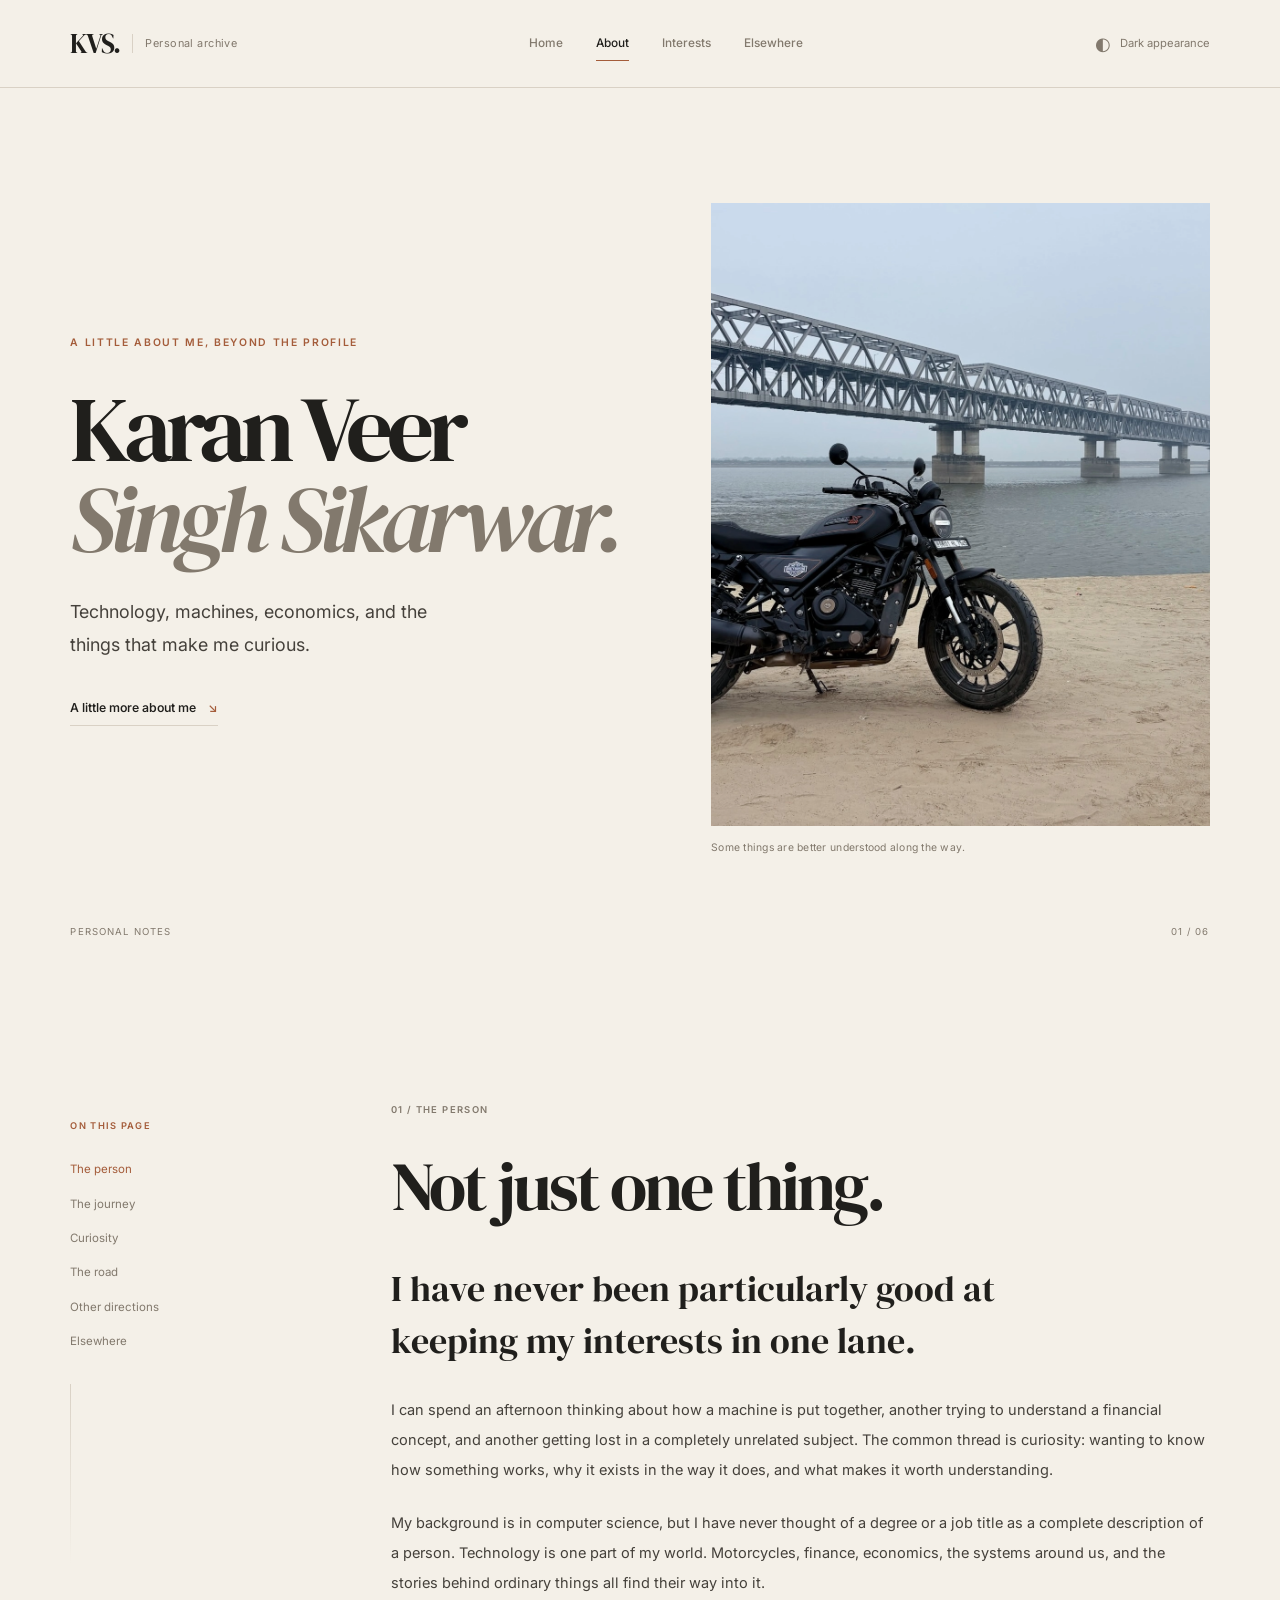
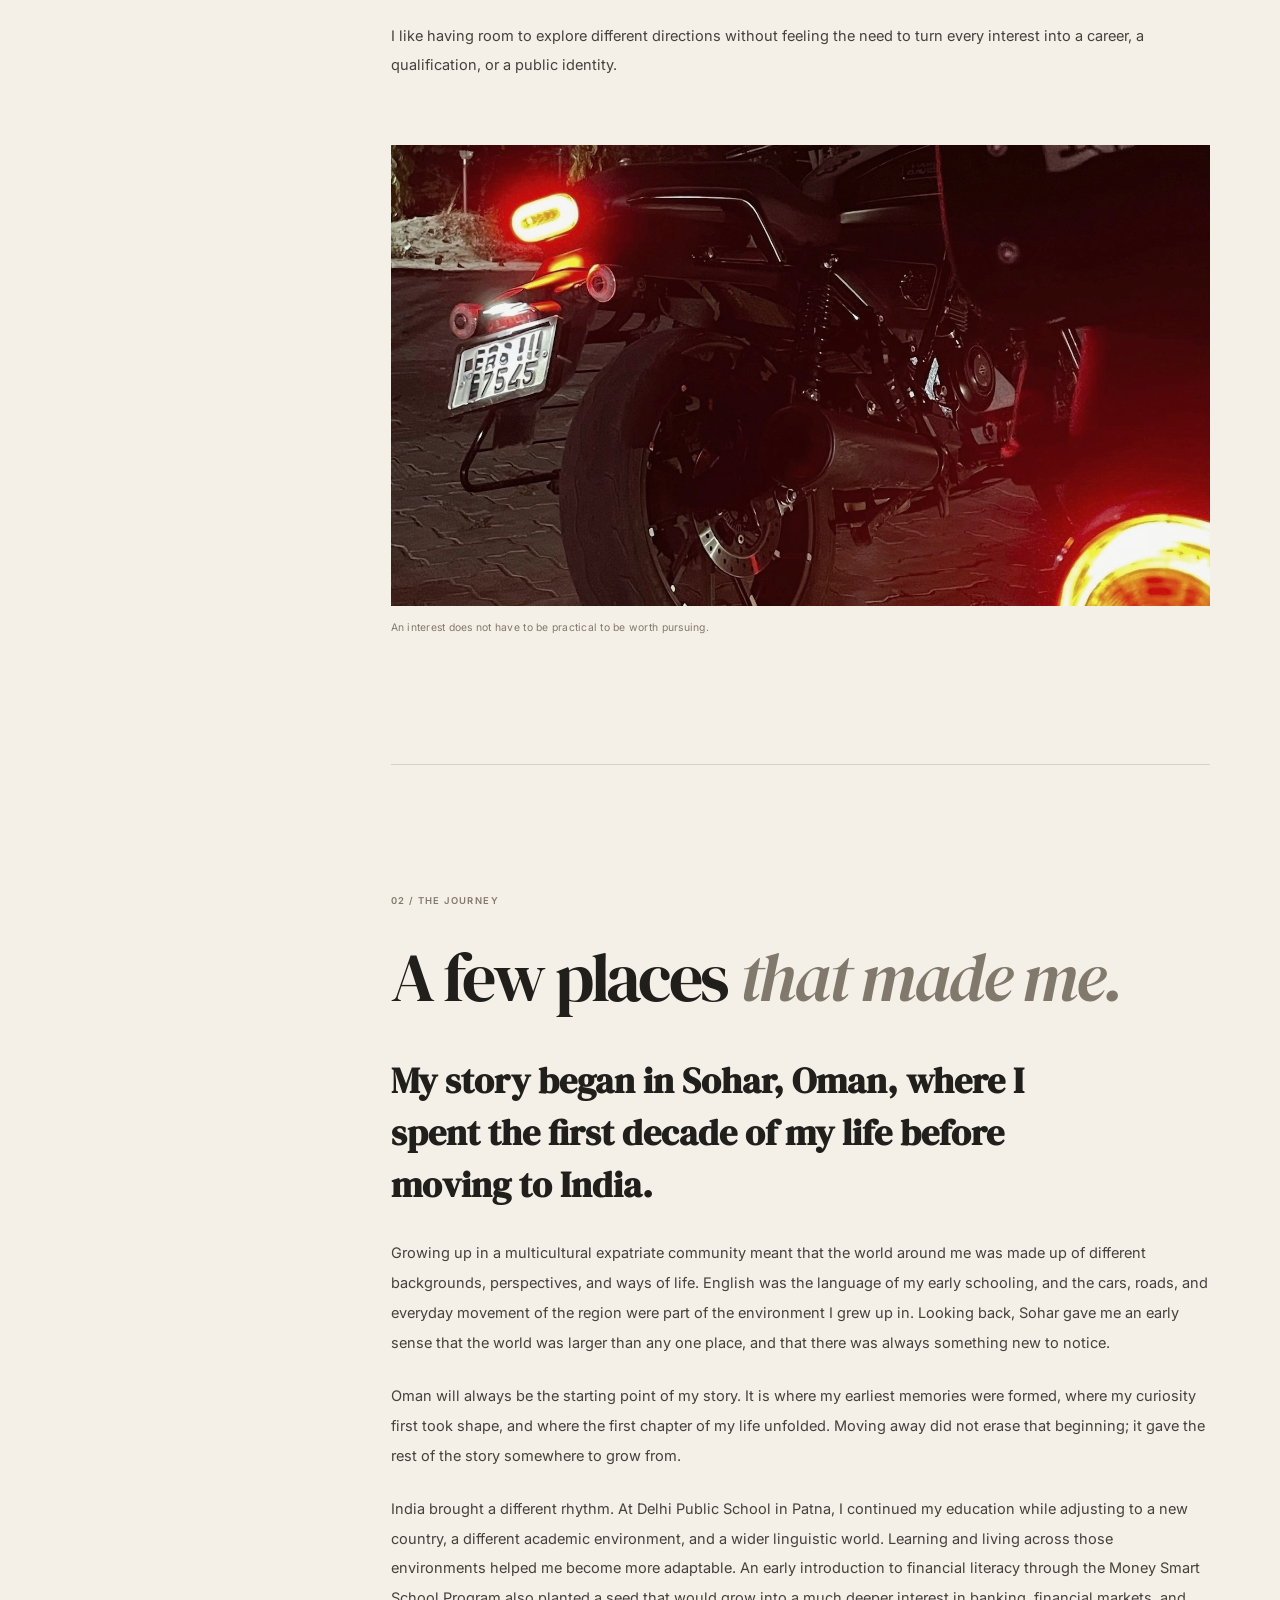
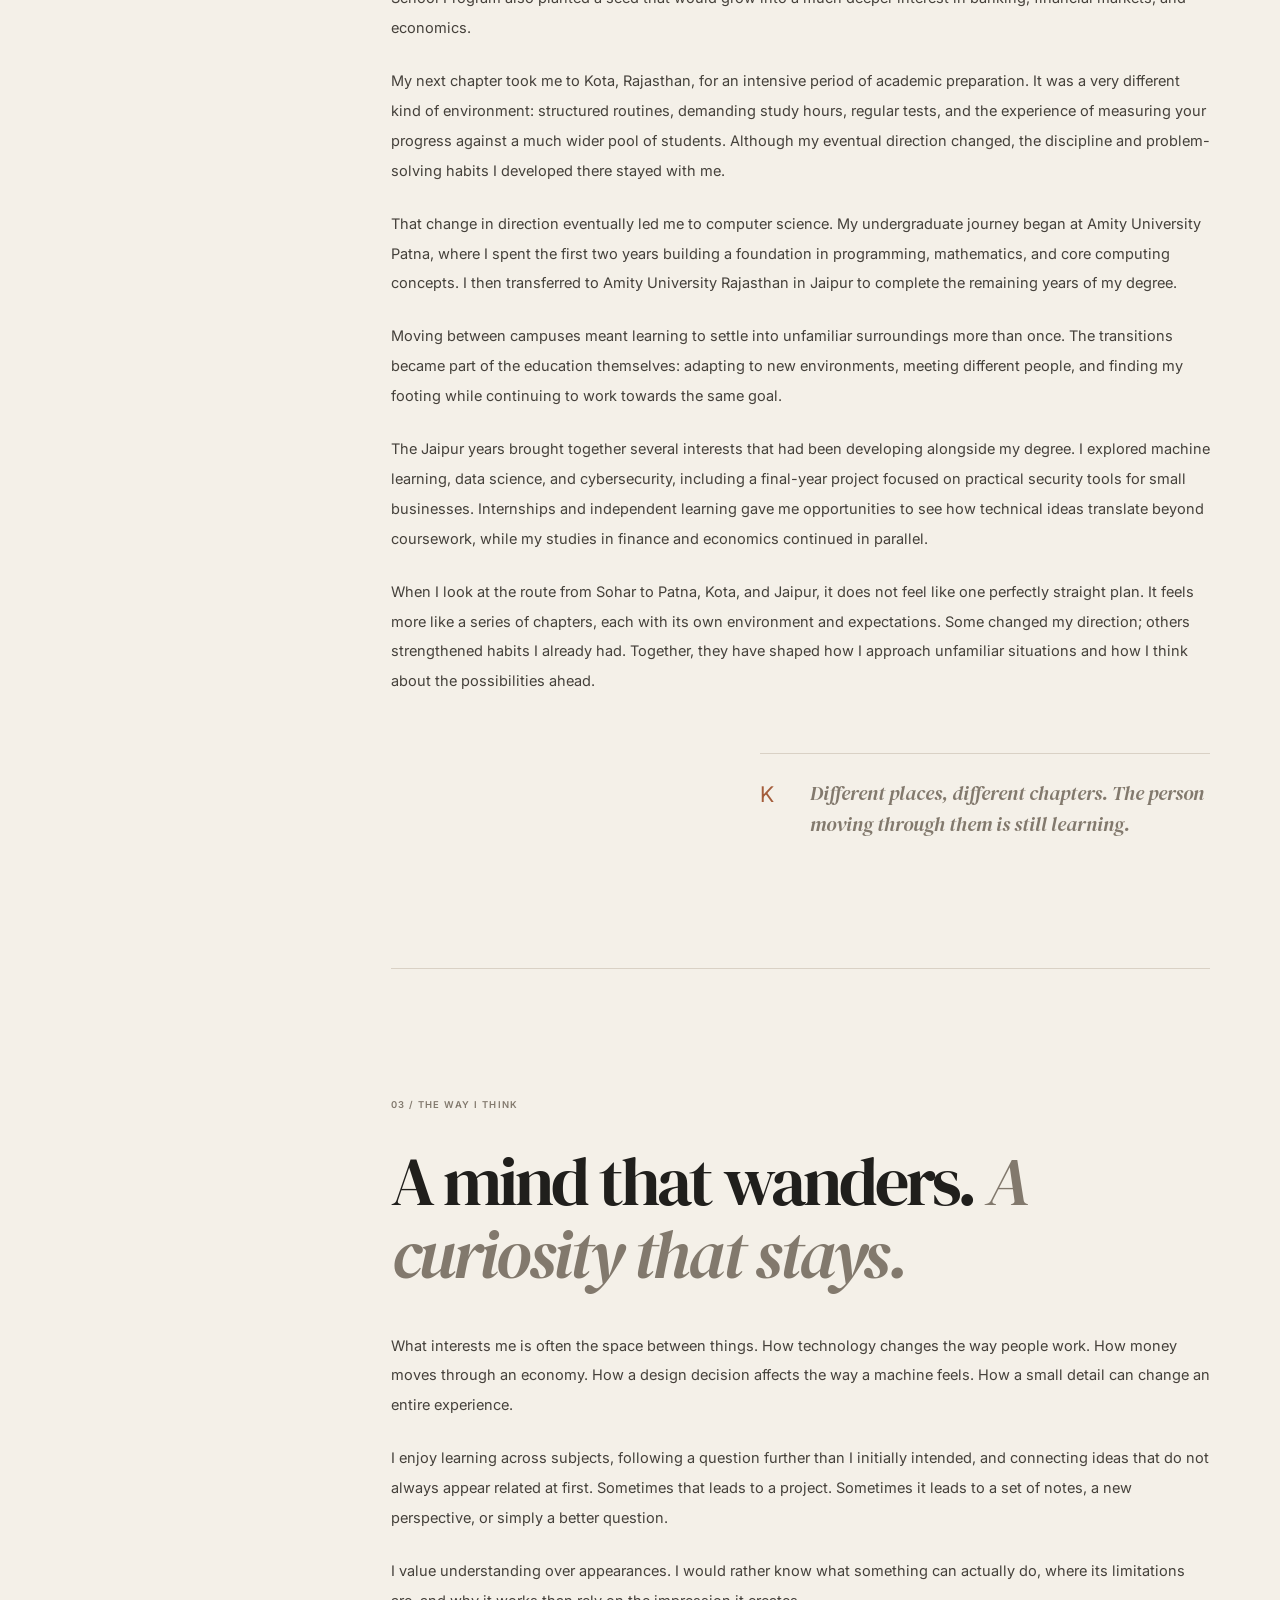
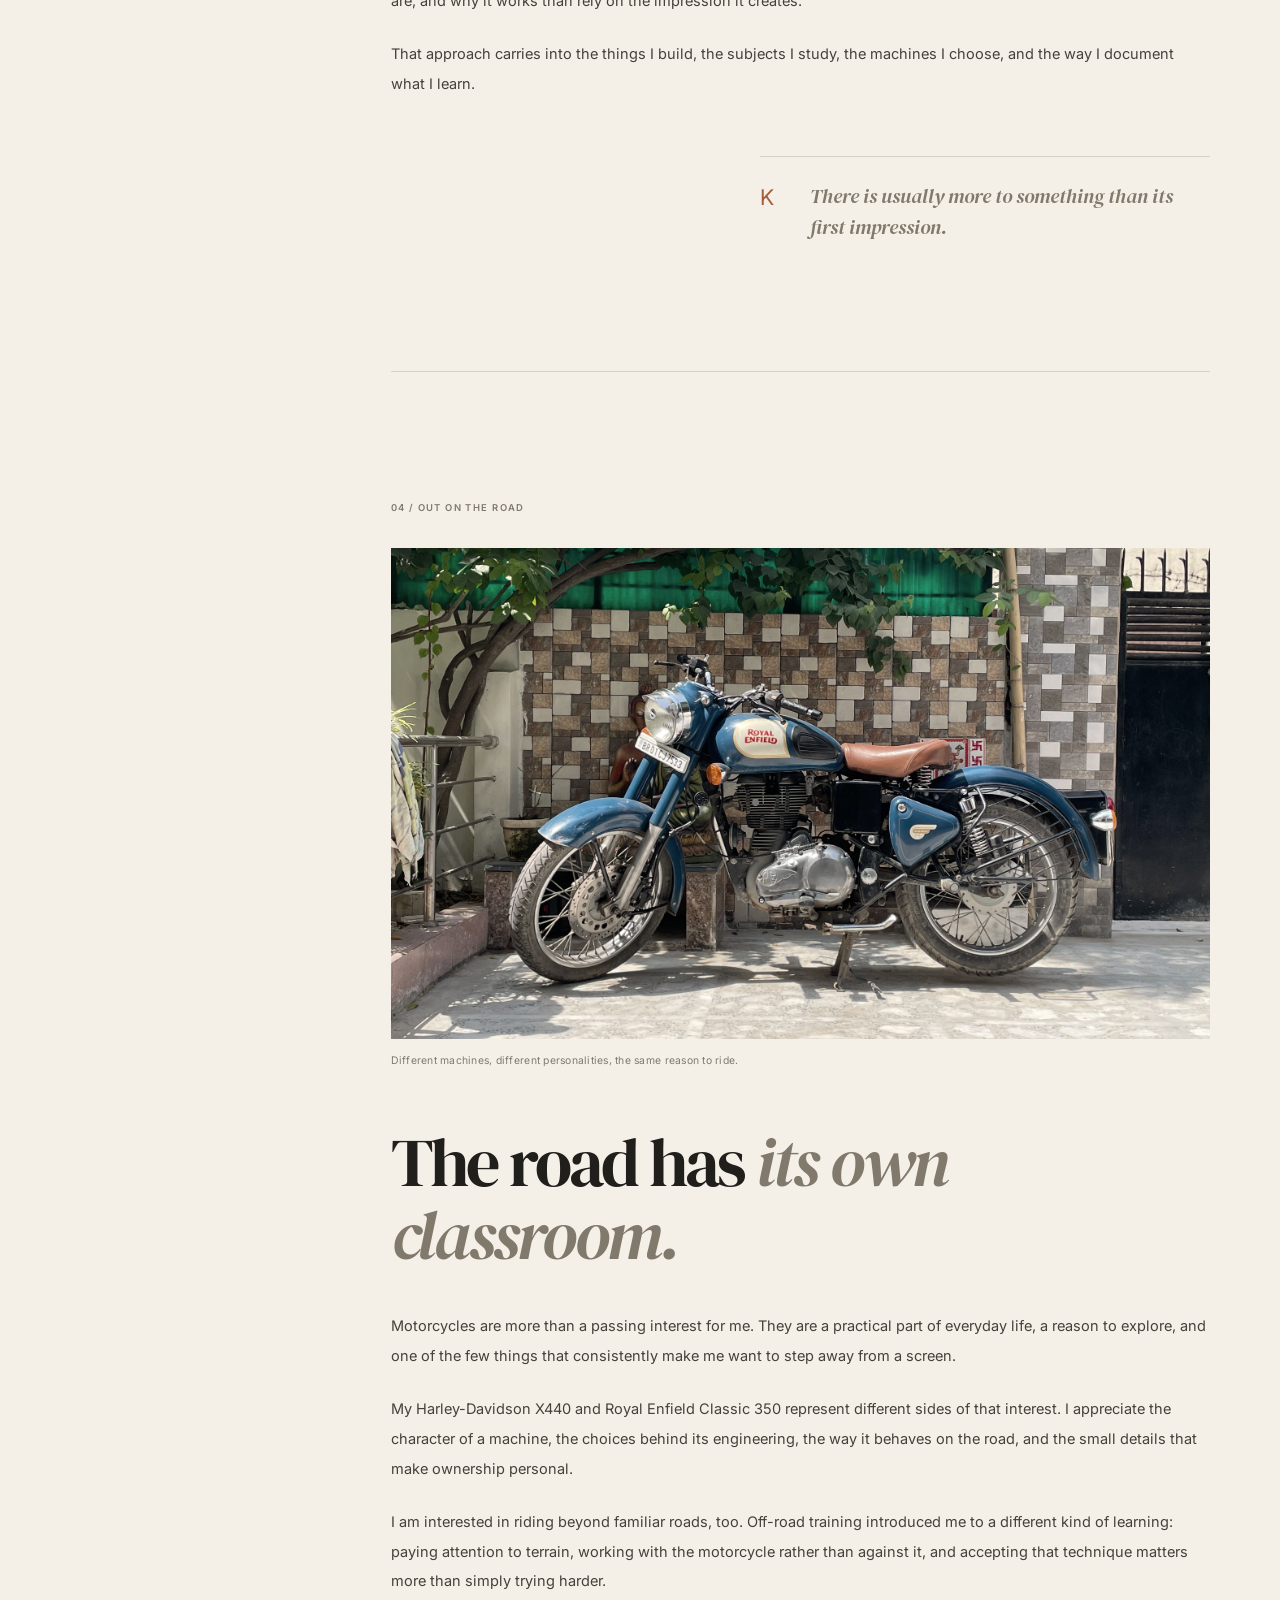
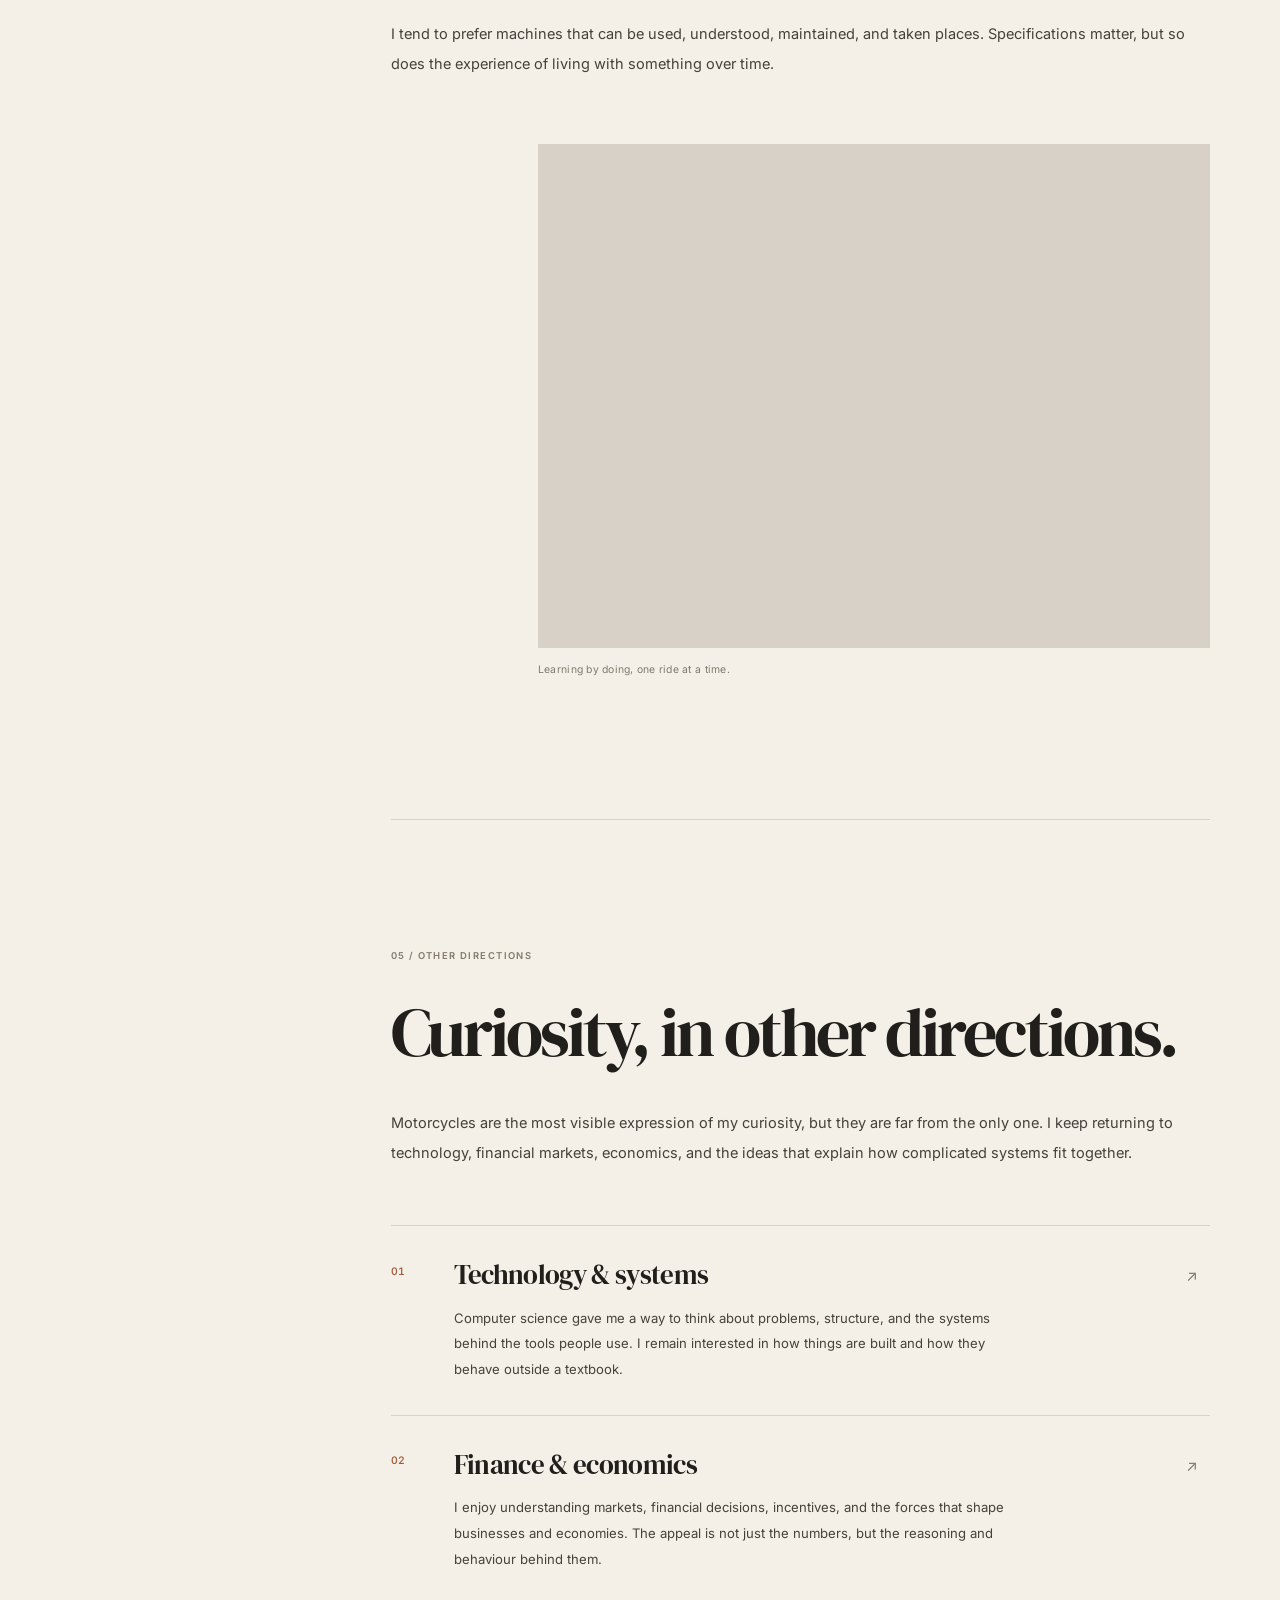
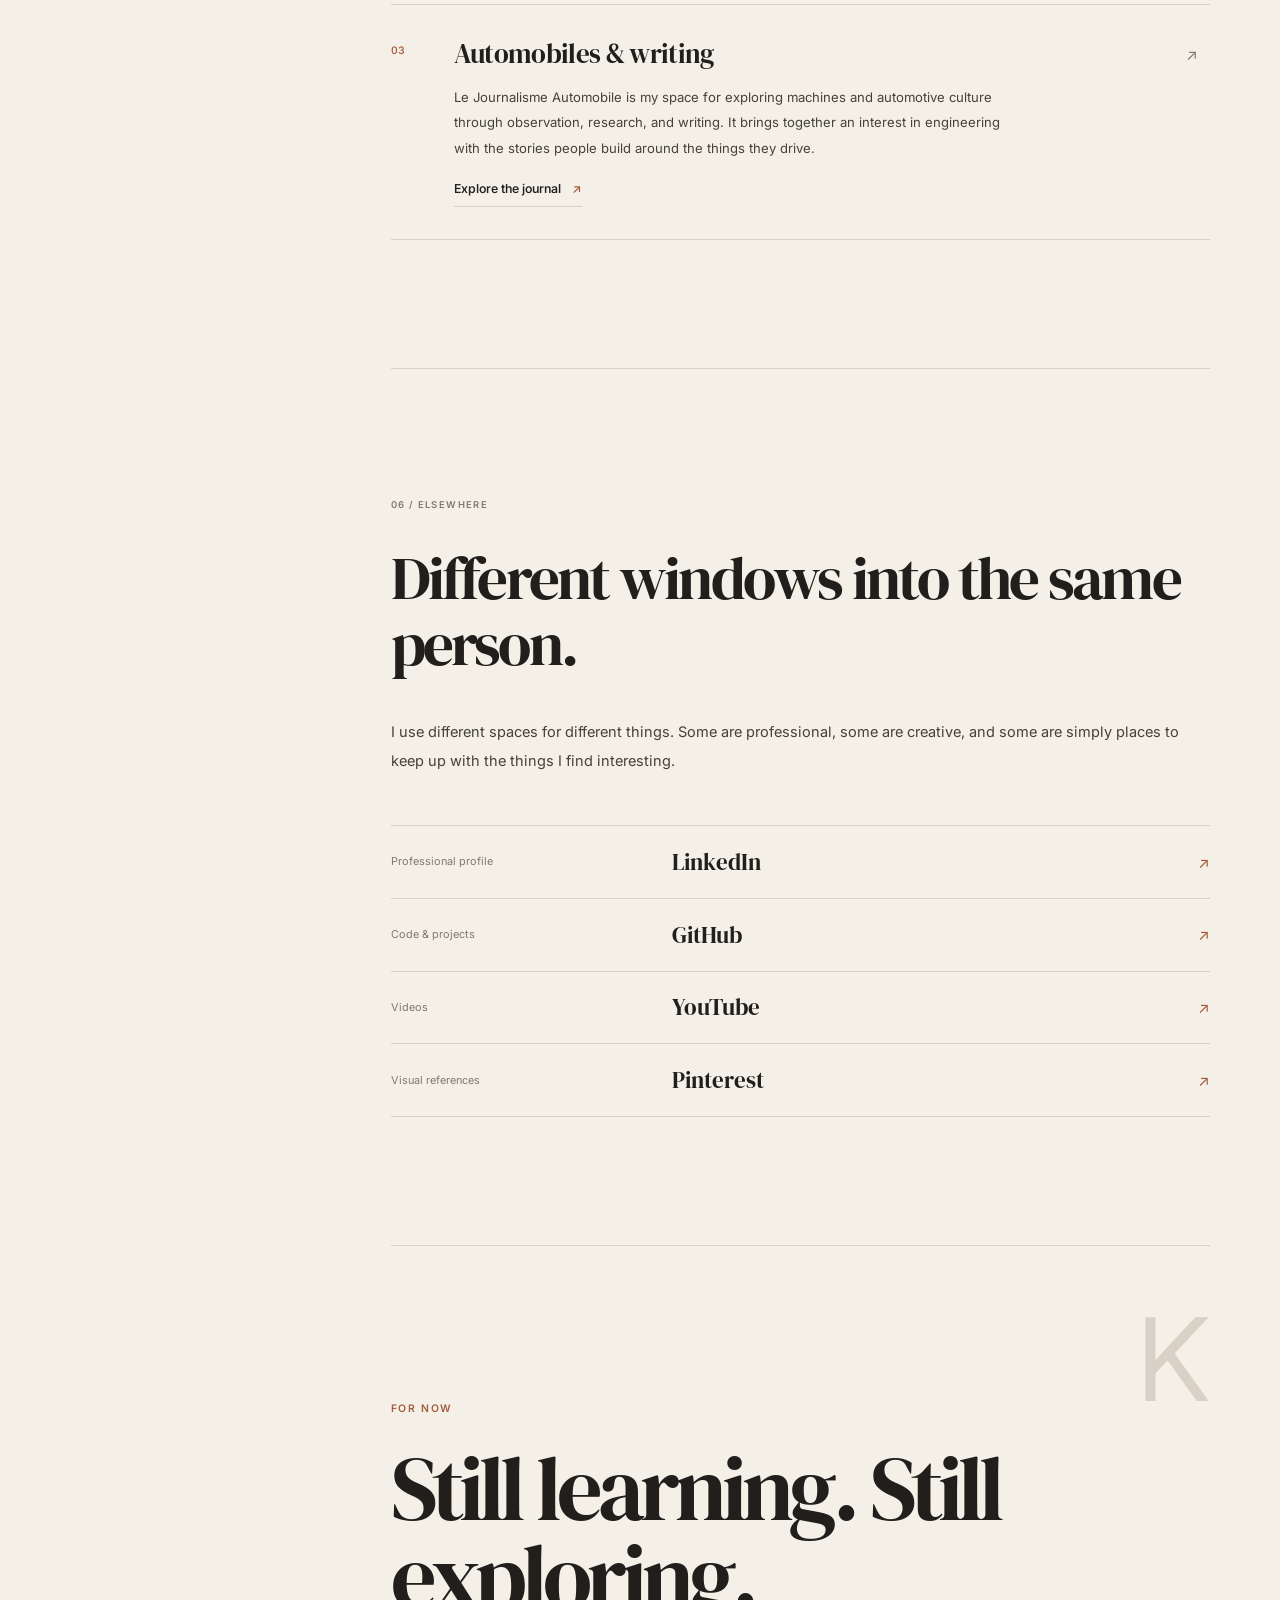
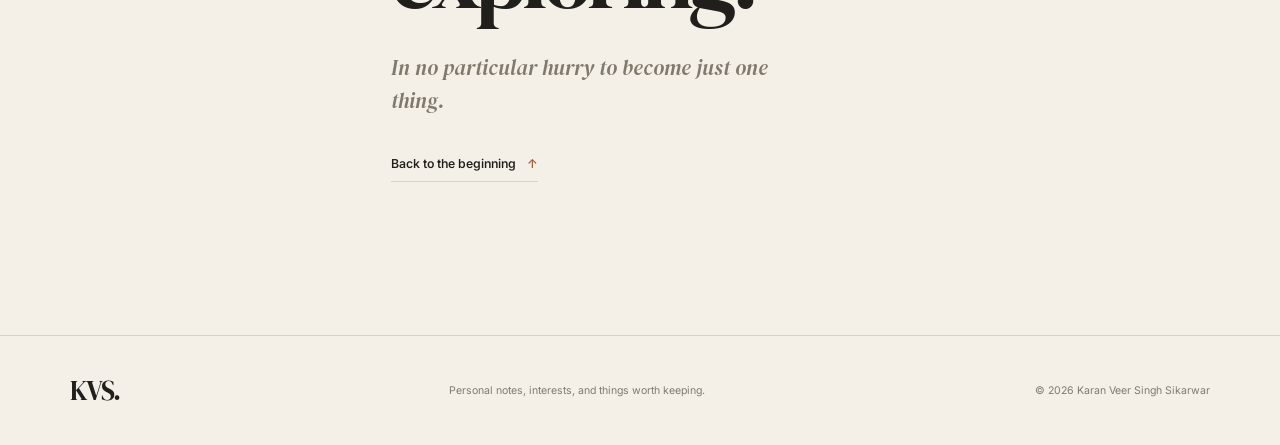
==== about/index.html @ 1881863f "Update print statement from 'Hello' to 'Goodbye'" ====
<!DOCTYPE html>
<html lang="en">
<head>
<meta charset="UTF-8">
<meta name="viewport" content="width=device-width, initial-scale=1.0">
<meta name="theme-color" content="#F4F0E8">
<meta name="color-scheme" content="light dark">
<title>About Karan Veer Singh Sikarwar</title>
<meta name="description" content="A personal introduction to Karan Veer Singh Sikarwar: from growing up in Sohar, Oman, to studying in India, and a continuing interest in technology, motorcycles, finance, and the world around him.">
<meta name="author" content="Karan Veer Singh Sikarwar">
<meta name="robots" content="index, follow, max-image-preview:large">
<link rel="canonical" href="[https://karanveersingh05.github.io/links.to.me/about/](https://karanveersingh05.github.io/links.to.me/about/)">
<link rel="icon" href="assets/favicon.svg" type="image/svg+xml">
<link rel="stylesheet" href="style.css">
<meta property="og:type" content="profile">
<meta property="og:title" content="About Karan Veer Singh Sikarwar">
<meta property="og:description" content="From Sohar to India, and through technology, machines, finance, and the things that keep me curious.">
<meta property="og:url" content="[https://karanveersingh05.github.io/links.to.me/about/](https://karanveersingh05.github.io/links.to.me/about/)">
<meta property="og:image" content="[https://karanveersingh05.github.io/links.to.me/about/assets/og-about.jpg](https://karanveersingh05.github.io/links.to.me/about/assets/og-about.jpg)">
<meta property="og:image:alt" content="A personal introduction to Karan Veer Singh Sikarwar">
<meta property="profile:first_name" content="Karan Veer">
<meta property="profile:last_name" content="Singh Sikarwar">
<meta name="twitter:card" content="summary_large_image">
<meta name="twitter:title" content="About Karan Veer Singh Sikarwar">
<meta name="twitter:description" content="A little about me, beyond the profile.">
<meta name="twitter:image" content="[https://karanveersingh05.github.io/links.to.me/about/assets/og-about.jpg](https://karanveersingh05.github.io/links.to.me/about/assets/og-about.jpg)">
<script type="application/ld+json">
{
"@context": "https://schema.org",
"@type": "Person",
"@id": "https://karanveersingh05.github.io/links.to.me/about/#person",
"name": "Karan Veer Singh Sikarwar",
"givenName": "Karan Veer",
"familyName": "Singh Sikarwar",
"url": "https://karanveersingh05.github.io/links.to.me/about/",
"description": "A computer science graduate whose interests span technology, motorcycles, finance, economics, and the experiences that shape how people see the world. His journey began in Sohar, Oman, and continued through Patna, Kota, and Jaipur.",
"sameAs": [
"https://www.linkedin.com/in/karanveersingh05",
"https://github.com/karanveersingh05",
"https://www.youtube.com/@karan_singh05",
"https://www.instagram.com/karan_singh05/",
"https://pin.it/42oUYlXWe",
"https://karanveersingh.notion.site/Le-Journalisme-Automobile-26ea89d67df1801f86c3dbd684a59faa"
],
"knowsAbout": [
"Technology",
"Computer science",
"Software engineering",
"Machine learning",
"Cybersecurity",
"Motorcycles",
"Motorcycling",
"Automotive journalism",
"Finance",
"Economics"
]
}
</script>
</head>
<body>
<a class="skip-link" href="#main">Skip to content</a>
<header class="site-header" id="top">
<a class="site-mark" href="../" aria-label="Karan Veer Singh Sikarwar home">
<span class="site-mark__name">KVS.</span>
<span class="site-mark__label">Personal archive</span>
</a>
<nav class="site-nav" aria-label="Main navigation">
<a href="../">Home</a>
<a href="#story" aria-current="page">About</a>
<a href="#interests">Interests</a>
<a href="#elsewhere">Elsewhere</a>
</nav>
<button class="theme-toggle" type="button" aria-label="Switch colour theme" aria-pressed="false">
<span class="theme-toggle__icon" aria-hidden="true">◐</span>
<span class="theme-toggle__label">Appearance</span>
</button>
</header>
<main id="main">
<section class="hero" aria-labelledby="hero-title">
<div class="hero__content">
<p class="eyebrow">A little about me, beyond the profile</p>
<h1 id="hero-title">
Karan Veer

<span>Singh Sikarwar.</span>
</h1>
<p class="hero__statement">
Technology, machines, economics, and the things that make me curious.
</p>
<a class="text-link hero__link" href="#story">
A little more about me
<span aria-hidden="true">↘</span>
</a>
</div>
<figure class="hero__visual">
<img
src="assets/hero-motorcycle.webp"
alt="A personal photograph of a motorcycle, reflecting a lasting interest in riding and machines"
fetchpriority="high"
decoding="async"
>
<figcaption>Some things are better understood along the way.</figcaption>
</figure>
<div class="hero__index" aria-hidden="true">
<span>PERSONAL NOTES</span>
<span>01 / 06</span>
</div>
</section>
<div class="reading-progress" aria-hidden="true">
<span class="reading-progress__bar"></span>
</div>
<div class="page-layout">
<aside class="page-rail" aria-label="Page sections">
<p class="page-rail__heading">ON THIS PAGE</p>
<nav>
<a href="#story">The person</a>
<a href="#journey">The journey</a>
<a href="#curiosity">Curiosity</a>
<a href="#the-road">The road</a>
<a href="#interests">Other directions</a>
<a href="#elsewhere">Elsewhere</a>
</nav>
<span class="page-rail__line" aria-hidden="true"></span>
</aside>
<div class="page-content">
<section class="story-section story-section--intro" id="story" aria-labelledby="story-title">
<p class="section-number">01 / THE PERSON</p>
<h2 id="story-title">Not just one thing.</h2>
<div class="prose">
<p class="lead">
I have never been particularly good at keeping my interests in one lane.
</p>
<p>
I can spend an afternoon thinking about how a machine is put together, another trying to understand a financial concept, and another getting lost in a completely unrelated subject. The common thread is curiosity: wanting to know how something works, why it exists in the way it does, and what makes it worth understanding.
</p>
<p>
My background is in computer science, but I have never thought of a degree or a job title as a complete description of a person. Technology is one part of my world. Motorcycles, finance, economics, the systems around us, and the stories behind ordinary things all find their way into it.
</p>
<p>
I like having room to explore different directions without feeling the need to turn every interest into a career, a qualification, or a public identity.
</p>
</div>
<figure class="story-image story-image--wide">
<img
src="assets/x440-detail.webp"
alt="A detail from my Harley-Davidson X440"
loading="lazy"
decoding="async"
>
<figcaption>
An interest does not have to be practical to be worth pursuing.
</figcaption>
</figure>
</section>
<section class="story-section" id="journey" aria-labelledby="journey-title">
<p class="section-number">02 / THE JOURNEY</p>
<h2 id="journey-title">A few places
<span>that made me.</span></h2>
<div class="prose">
<p class="lead">
<strong>My story began in Sohar, Oman, where I spent the first decade of my life before moving to India.</strong>
</p>
<p>
Growing up in a multicultural expatriate community meant that the world around me was made up of different backgrounds, perspectives, and ways of life. English was the language of my early schooling, and the cars, roads, and everyday movement of the region were part of the environment I grew up in. Looking back, Sohar gave me an early sense that the world was larger than any one place, and that there was always something new to notice.
</p>
<p>
Oman will always be the starting point of my story. It is where my earliest memories were formed, where my curiosity first took shape, and where the first chapter of my life unfolded. Moving away did not erase that beginning; it gave the rest of the story somewhere to grow from.
</p>
<p>
India brought a different rhythm. At Delhi Public School in Patna, I continued my education while adjusting to a new country, a different academic environment, and a wider linguistic world. Learning and living across those environments helped me become more adaptable. An early introduction to financial literacy through the Money Smart School Program also planted a seed that would grow into a much deeper interest in banking, financial markets, and economics.
</p>
<p>
My next chapter took me to Kota, Rajasthan, for an intensive period of academic preparation. It was a very different kind of environment: structured routines, demanding study hours, regular tests, and the experience of measuring your progress against a much wider pool of students. Although my eventual direction changed, the discipline and problem-solving habits I developed there stayed with me.
</p>
<p>
That change in direction eventually led me to computer science. My undergraduate journey began at Amity University Patna, where I spent the first two years building a foundation in programming, mathematics, and core computing concepts. I then transferred to Amity University Rajasthan in Jaipur to complete the remaining years of my degree.
</p>
<p>
Moving between campuses meant learning to settle into unfamiliar surroundings more than once. The transitions became part of the education themselves: adapting to new environments, meeting different people, and finding my footing while continuing to work towards the same goal.
</p>
<p>
The Jaipur years brought together several interests that had been developing alongside my degree. I explored machine learning, data science, and cybersecurity, including a final-year project focused on practical security tools for small businesses. Internships and independent learning gave me opportunities to see how technical ideas translate beyond coursework, while my studies in finance and economics continued in parallel.
</p>
<p>
When I look at the route from Sohar to Patna, Kota, and Jaipur, it does not feel like one perfectly straight plan. It feels more like a series of chapters, each with its own environment and expectations. Some changed my direction; others strengthened habits I already had. Together, they have shaped how I approach unfamiliar situations and how I think about the possibilities ahead.
</p>
</div>
<div class="margin-note">
<span class="margin-note__symbol" aria-hidden="true">K</span>
<p>
Different places, different chapters. The person moving through them is still learning.
</p>
</div>
</section>
<section class="story-section" id="curiosity" aria-labelledby="curiosity-title">
<p class="section-number">03 / THE WAY I THINK</p>
<h2 id="curiosity-title">A mind that wanders.
<span>A curiosity that stays.</span></h2>
<div class="prose">
<p>
What interests me is often the space between things. How technology changes the way people work. How money moves through an economy. How a design decision affects the way a machine feels. How a small detail can change an entire experience.
</p>
<p>
I enjoy learning across subjects, following a question further than I initially intended, and connecting ideas that do not always appear related at first. Sometimes that leads to a project. Sometimes it leads to a set of notes, a new perspective, or simply a better question.
</p>
<p>
I value understanding over appearances. I would rather know what something can actually do, where its limitations are, and why it works than rely on the impression it creates.
</p>
<p>
That approach carries into the things I build, the subjects I study, the machines I choose, and the way I document what I learn.
</p>
</div>
<div class="margin-note">
<span class="margin-note__symbol" aria-hidden="true">K</span>
<p>There is usually more to something than its first impression.</p>
</div>
</section>
<section class="story-section story-section--road" id="the-road" aria-labelledby="road-title">
<p class="section-number">04 / OUT ON THE ROAD</p>
<figure class="road-image">
<img
src="assets/classic-350.webp"
alt="My Royal Enfield Classic 350"
loading="lazy"
decoding="async"
>
<figcaption>
Different machines, different personalities, the same reason to ride.
</figcaption>
</figure>
<h2 id="road-title">The road has
<span>its own classroom.</span></h2>
<div class="prose">
<p>
Motorcycles are more than a passing interest for me. They are a practical part of everyday life, a reason to explore, and one of the few things that consistently make me want to step away from a screen.
</p>
<p>
My Harley-Davidson X440 and Royal Enfield Classic 350 represent different sides of that interest. I appreciate the character of a machine, the choices behind its engineering, the way it behaves on the road, and the small details that make ownership personal.
</p>
<p>
I am interested in riding beyond familiar roads, too. Off-road training introduced me to a different kind of learning: paying attention to terrain, working with the motorcycle rather than against it, and accepting that technique matters more than simply trying harder.
</p>
<p>
I tend to prefer machines that can be used, understood, maintained, and taken places. Specifications matter, but so does the experience of living with something over time.
</p>
</div>
<figure class="story-image story-image--training">
<img
src="assets/training-offroad.webp"
alt="A photograph from my Royal Enfield Himalayan off-road training"
loading="lazy"
decoding="async"
>
<figcaption>Learning by doing, one ride at a time.</figcaption>
</figure>
</section>
<section class="story-section" id="interests" aria-labelledby="interests-title">
<p class="section-number">05 / OTHER DIRECTIONS</p>
<h2 id="interests-title">Curiosity, in other directions.</h2>
<div class="prose">
<p>
Motorcycles are the most visible expression of my curiosity, but they are far from the only one. I keep returning to technology, financial markets, economics, and the ideas that explain how complicated systems fit together.
</p>
</div>
<div class="interest-list">
<article class="interest-item">
<span class="interest-item__number">01</span>
<div class="interest-item__content">
<h3>Technology & systems</h3>
<p>
Computer science gave me a way to think about problems, structure, and the systems behind the tools people use. I remain interested in how things are built and how they behave outside a textbook.
</p>
</div>
<span class="interest-item__mark" aria-hidden="true">↗</span>
</article>
<article class="interest-item">
<span class="interest-item__number">02</span>
<div class="interest-item__content">
<h3>Finance & economics</h3>
<p>
I enjoy understanding markets, financial decisions, incentives, and the forces that shape businesses and economies. The appeal is not just the numbers, but the reasoning and behaviour behind them.
</p>
</div>
<span class="interest-item__mark" aria-hidden="true">↗</span>
</article>
<article class="interest-item">
<span class="interest-item__number">03</span>
<div class="interest-item__content">
<h3>Automobiles & writing</h3>
<p>
Le Journalisme Automobile is my space for exploring machines and automotive culture through observation, research, and writing. It brings together an interest in engineering with the stories people build around the things they drive.
</p>
<a
class="text-link"
href="[https://karanveersingh.notion.site/Le-Journalisme-Automobile-26ea89d67df1801f86c3dbd684a59faa](https://karanveersingh.notion.site/Le-Journalisme-Automobile-26ea89d67df1801f86c3dbd684a59faa)"
target="_blank"
rel="noopener noreferrer"
aria-label="Read Le Journalisme Automobile, opens in a new tab"
>
Explore the journal <span aria-hidden="true">↗</span>
</a>
</div>
<span class="interest-item__mark" aria-hidden="true">↗</span>
</article>
</div>
</section>
<section class="elsewhere-section" id="elsewhere" aria-labelledby="elsewhere-title">
<p class="section-number">06 / ELSEWHERE</p>
<h2 id="elsewhere-title">Different windows
into the same person.</h2>
<div class="prose">
<p>
I use different spaces for different things. Some are professional, some are creative, and some are simply places to keep up with the things I find interesting.
</p>
</div>
<div class="elsewhere-links">
<a href="[https://www.linkedin.com/in/karanveersingh05](https://www.linkedin.com/in/karanveersingh05)" target="_blank" rel="noopener noreferrer">
<span class="elsewhere-links__label">Professional profile</span>
<span class="elsewhere-links__name">LinkedIn</span>
<span class="elsewhere-links__arrow" aria-hidden="true">↗</span>
</a>
<a href="[https://github.com/karanveersingh05](https://github.com/karanveersingh05)" target="_blank" rel="noopener noreferrer">
<span class="elsewhere-links__label">Code & projects</span>
<span class="elsewhere-links__name">GitHub</span>
<span class="elsewhere-links__arrow" aria-hidden="true">↗</span>
</a>
<a href="[https://www.youtube.com/@karan_singh05](https://www.youtube.com/@karan_singh05)" target="_blank" rel="noopener noreferrer">
<span class="elsewhere-links__label">Videos</span>
<span class="elsewhere-links__name">YouTube</span>
<span class="elsewhere-links__arrow" aria-hidden="true">↗</span>
</a>
<a href="[https://pin.it/42oUYlXWe](https://pin.it/42oUYlXWe)" target="_blank" rel="noopener noreferrer">
<span class="elsewhere-links__label">Visual references</span>
<span class="elsewhere-links__name">Pinterest</span>
<span class="elsewhere-links__arrow" aria-hidden="true">↗</span>
</a>
</div>
</section>
<section class="closing-section" aria-labelledby="closing-title">
<span class="closing-section__ornament" aria-hidden="true">K</span>
<p class="eyebrow">For now</p>
<h2 id="closing-title">
Still learning.

Still exploring.
</h2>
<p class="closing-section__text">
In no particular hurry to become just one thing.
</p>
<a class="text-link" href="#top">
Back to the beginning <span aria-hidden="true">↑</span>
</a>
</section>
</div>
</div>
</main>
<footer class="site-footer">
<a class="site-footer__mark" href="../" aria-label="Return to the homepage">KVS.</a>
<p>Personal notes, interests, and things worth keeping.</p>
<p class="site-footer__copyright">
© <span id="current-year"></span> Karan Veer Singh Sikarwar
</p>
</footer>
<script src="script.js" defer></script>
</body>
</html>
---- about/style.css ----
@import url('https://fonts.googleapis.com/css2?family=DM+Serif+Display:ital@0;1&family=Inter:wght@400;450;500;550;600;650;700&display=swap');

:root {
    color-scheme: light;
    --paper: #F4F0E8;
    --paper-raised: #FAF8F3;
    --ink: #201F1C;
    --ink-soft: #45413B;
    --muted: #82796D;
    --line: #D9D1C5;
    --accent: #A45C3A;
    --accent-hover: #804329;
    --dark-surface: #292722;
    --dark-ink: #F4F0E8;
    --font-display: 'DM Serif Display', Georgia, serif;
    --font-body: 'Inter', -apple-system, BlinkMacSystemFont, 'Segoe UI', sans-serif;
    --page-gutter: clamp(1.25rem, 5.5vw, 6.5rem);
    --content-width: 860px;
    --header-height: 88px;
    --ease-out: cubic-bezier(0.22, 1, 0.36, 1);
    --transition: 260ms var(--ease-out);
}

* {
    box-sizing: border-box;
}

html {
    scroll-behavior: smooth;
    scroll-padding-top: calc(var(--header-height) + 1.5rem);
}

body {
    margin: 0;
    background: var(--paper);
    color: var(--ink);
    font-family: var(--font-body);
    font-size: 15px;
    font-weight: 400;
    line-height: 1.8;
    -webkit-font-smoothing: antialiased;
    -moz-osx-font-smoothing: grayscale;
    overflow-wrap: break-word;
    transition: background-color var(--transition), color var(--transition);
}

body,
button,
a {
    -webkit-tap-highlight-color: transparent;
}

button,
input,
textarea,
select {
    font: inherit;
}

button,
a {
    color: inherit;
}

a {
    text-decoration: none;
}

a:focus-visible,
button:focus-visible {
    outline: 2px solid var(--accent);
    outline-offset: 5px;
}

button {
    cursor: pointer;
}

img {
    display: block;
    width: 100%;
    height: auto;
}

figure {
    margin: 0;
}

::selection {
    background: var(--accent);
    color: #fff;
}

.skip-link {
    position: fixed;
    top: 1rem;
    left: 1rem;
    z-index: 1000;
    padding: 0.75rem 1rem;
    background: var(--ink);
    color: var(--paper);
    transform: translateY(-180%);
    transition: transform var(--transition);
}

.skip-link:focus {
    transform: translateY(0);
}

.site-header {
    position: relative;
    z-index: 20;
    display: flex;
    align-items: center;
    justify-content: space-between;
    min-height: var(--header-height);
    padding: 0 var(--page-gutter);
    border-bottom: 1px solid var(--line);
    gap: 2rem;
}

.site-mark {
    display: inline-flex;
    align-items: center;
    gap: 0.8rem;
    flex-shrink: 0;
}

.site-mark__name,
.site-footer__mark {
    font-family: var(--font-display);
    font-size: 1.7rem;
    line-height: 1;
    letter-spacing: -0.07em;
}

.site-mark__label {
    padding-left: 0.8rem;
    border-left: 1px solid var(--line);
    color: var(--muted);
    font-size: 0.68rem;
    letter-spacing: 0.04em;
}

.site-nav {
    display: flex;
    align-items: center;
    justify-content: center;
    gap: clamp(1rem, 2.6vw, 2.6rem);
}

.site-nav a {
    position: relative;
    padding: 0.45rem 0;
    color: var(--muted);
    font-size: 0.74rem;
    font-weight: 500;
    transition: color var(--transition);
}

.site-nav a::after {
    position: absolute;
    right: 0;
    bottom: 0;
    left: 0;
    height: 1px;
    background: var(--accent);
    content: '';
    transform: scaleX(0);
    transform-origin: left;
    transition: transform var(--transition);
}

.site-nav a:hover,
.site-nav a[aria-current="page"] {
    color: var(--ink);
}

.site-nav a:hover::after,
.site-nav a[aria-current="page"]::after {
    transform: scaleX(1);
}

.theme-toggle {
    display: inline-flex;
    align-items: center;
    justify-content: center;
    gap: 0.55rem;
    padding: 0.65rem 0;
    border: 0;
    background: transparent;
    color: var(--muted);
    font-size: 0.7rem;
    white-space: nowrap;
    transition: color var(--transition);
}

.theme-toggle:hover {
    color: var(--ink);
}

.theme-toggle__icon {
    display: inline-block;
    font-size: 1.1rem;
    transition: transform 400ms var(--ease-out);
}

.theme-toggle:hover .theme-toggle__icon {
    transform: rotate(30deg);
}

.hero {
    position: relative;
    display: grid;
    grid-template-columns: minmax(0, 1.05fr) minmax(280px, 0.95fr);
    align-items: center;
    min-height: min(780px, calc(100svh - var(--header-height)));
    padding: clamp(4.5rem, 9vw, 9rem) var(--page-gutter) clamp(6rem, 9vw, 8rem);
    gap: clamp(2.5rem, 7vw, 7rem);
    overflow: hidden;
}

.hero__content {
    position: relative;
    z-index: 2;
    max-width: 680px;
    animation: rise-in 850ms var(--ease-out) both;
}

.eyebrow,
.section-number,
.page-rail__heading {
    margin: 0;
    color: var(--accent);
    font-size: 0.65rem;
    font-weight: 600;
    letter-spacing: 0.16em;
    line-height: 1.7;
    text-transform: uppercase;
}

.hero .eyebrow {
    margin-bottom: 2rem;
}

.hero h1 {
    margin: 0;
    font-family: var(--font-display);
    font-size: clamp(3.8rem, 7.3vw, 7.7rem);
    font-weight: 400;
    letter-spacing: -0.065em;
    line-height: 0.96;
}

.hero h1 span {
    color: var(--muted);
    font-style: italic;
    font-weight: 400;
}

.hero__statement {
    max-width: 390px;
    margin: 2rem 0 0;
    color: var(--ink-soft);
    font-size: clamp(0.95rem, 1.4vw, 1.15rem);
    line-height: 1.85;
}

.text-link {
    display: inline-flex;
    align-items: center;
    gap: 0.7rem;
    width: fit-content;
    padding-bottom: 0.35rem;
    border-bottom: 1px solid var(--line);
    color: var(--ink);
    font-size: 0.77rem;
    font-weight: 550;
    line-height: 1.7;
    transition: color var(--transition), border-color var(--transition);
}

.text-link span {
    display: inline-block;
    color: var(--accent);
    transition: transform var(--transition);
}

.text-link:hover {
    border-color: var(--accent);
    color: var(--accent);
}

.text-link:hover span {
    transform: translate(3px, -2px);
}

.hero__link {
    margin-top: 2.3rem;
}

.hero__visual {
    position: relative;
    width: 100%;
    max-width: 540px;
    justify-self: end;
    animation: reveal-image 1.1s 100ms var(--ease-out) both;
}

.hero__visual::before {
    position: absolute;
    z-index: -1;
    top: -1.2rem;
    right: -1.2rem;
    width: 68%;
    height: 60%;
    border-top: 1px solid var(--accent);
    border-right: 1px solid var(--accent);
    content: '';
}

.hero__visual img {
    aspect-ratio: 4 / 5;
    object-fit: cover;
    background: var(--line);
    filter: saturate(0.76);
}

.hero__visual figcaption,
.story-image figcaption,
.road-image figcaption {
    margin-top: 0.8rem;
    color: var(--muted);
    font-size: 0.65rem;
    line-height: 1.7;
    letter-spacing: 0.025em;
}

.hero__index {
    position: absolute;
    right: var(--page-gutter);
    bottom: 2rem;
    left: var(--page-gutter);
    display: flex;
    justify-content: space-between;
    color: var(--muted);
    font-size: 0.6rem;
    letter-spacing: 0.12em;
}

.reading-progress {
    position: sticky;
    top: 0;
    z-index: 30;
    width: 100%;
    height: 2px;
    background: transparent;
    pointer-events: none;
}

.reading-progress__bar {
    display: block;
    width: 0;
    height: 100%;
    background: var(--accent);
    transform-origin: left;
}

.page-layout {
    display: grid;
    grid-template-columns: minmax(140px, 0.42fr) minmax(0, 1.58fr);
    max-width: 1600px;
    margin: 0 auto;
    padding: 0 var(--page-gutter);
    column-gap: clamp(3rem, 8vw, 9rem);
}

.page-rail {
    position: relative;
    align-self: stretch;
    padding-top: 9rem;
}

.page-rail__heading {
    margin-bottom: 1.6rem;
    font-size: 0.58rem;
    letter-spacing: 0.14em;
}

.page-rail nav {
    display: flex;
    flex-direction: column;
    align-items: flex-start;
    gap: 0.85rem;
}

.page-rail nav a {
    color: var(--muted);
    font-size: 0.72rem;
    transition: color var(--transition);
}

.page-rail nav a:hover,
.page-rail nav a.is-active {
    color: var(--accent);
}

.page-rail__line {
    display: block;
    width: 1px;
    height: 180px;
    margin-top: 2rem;
    background: linear-gradient(to bottom, var(--line), transparent);
}

.page-content {
    min-width: 0;
}

.story-section {
    position: relative;
    padding: clamp(5rem, 10vw, 9rem) 0;
    border-bottom: 1px solid var(--line);
}

.story-section--intro {
    padding-top: clamp(6rem, 10vw, 9rem);
}

.section-number {
    margin-bottom: 2rem;
    color: var(--muted);
    font-size: 0.59rem;
    letter-spacing: 0.15em;
}

.story-section h2,
.elsewhere-section h2 {
    margin: 0 0 2.5rem;
    font-family: var(--font-display);
    font-size: clamp(2.7rem, 5.3vw, 5rem);
    font-weight: 400;
    letter-spacing: -0.045em;
    line-height: 1.08;
}

.story-section h2 span {
    color: var(--muted);
    font-style: italic;
}

.prose {
    max-width: var(--content-width);
}

.prose p {
    margin: 0 0 1.45rem;
    color: var(--ink-soft);
    font-size: 0.91rem;
    line-height: 2.05;
}

.prose p:last-child {
    margin-bottom: 0;
}

.prose .lead {
    max-width: 650px;
    margin-bottom: 1.8rem;
    color: var(--ink);
    font-family: var(--font-display);
    font-size: clamp(1.55rem, 2.8vw, 2.25rem);
    line-height: 1.45;
}

.story-image {
    width: 100%;
    margin-top: 4rem;
}

.story-image--wide img {
    aspect-ratio: 16 / 9;
    object-fit: cover;
    background: var(--line);
    filter: saturate(0.76);
}

.margin-note {
    display: grid;
    grid-template-columns: 34px minmax(0, 1fr);
    align-items: start;
    max-width: 450px;
    margin: 3.5rem 0 0 auto;
    padding: 1.5rem 0 0;
    border-top: 1px solid var(--line);
    gap: 1rem;
}

.margin-note__symbol {
    color: var(--accent);
    font-size: 1.35rem;
    line-height: 1.5;
}

.margin-note p {
    margin: 0;
    color: var(--muted);
    font-family: var(--font-display);
    font-size: 1.25rem;
    font-style: italic;
    line-height: 1.55;
}

.story-section--road {
    padding-bottom: clamp(6rem, 11vw, 10rem);
}

.road-image {
    margin: 0 0 3.5rem;
}

.road-image img {
    aspect-ratio: 5 / 3;
    object-fit: cover;
    background: var(--line);
    filter: saturate(0.7);
}

.story-image--training {
    width: 82%;
    margin: 4rem 0 0 auto;
}

.story-image--training img {
    aspect-ratio: 4 / 3;
    object-fit: cover;
    background: var(--line);
    filter: saturate(0.75);
}

.interest-list {
    margin-top: 3.5rem;
    border-top: 1px solid var(--line);
}

.interest-item {
    display: grid;
    grid-template-columns: 44px minmax(0, 1fr) 24px;
    align-items: start;
    padding: 2rem 0;
    border-bottom: 1px solid var(--line);
    gap: 1.2rem;
    transition: padding var(--transition);
}

.interest-item__number {
    padding-top: 0.3rem;
    color: var(--accent);
    font-size: 0.65rem;
    font-weight: 550;
    font-variant-numeric: tabular-nums;
}

.interest-item__content h3 {
    margin: 0 0 0.8rem;
    font-family: var(--font-display);
    font-size: clamp(1.35rem, 2.1vw, 1.8rem);
    font-weight: 400;
    letter-spacing: -0.025em;
    line-height: 1.3;
}

.interest-item__content p {
    max-width: 560px;
    margin: 0;
    color: var(--ink-soft);
    font-size: 0.82rem;
    line-height: 1.95;
}

.interest-item__content .text-link {
    margin-top: 1.1rem;
}

.interest-item__mark {
    padding-top: 0.25rem;
    color: var(--muted);
    font-size: 0.95rem;
    transition: color var(--transition), transform var(--transition);
}

.interest-item:hover .interest-item__mark {
    color: var(--accent);
    transform: translate(3px, -3px);
}

.elsewhere-section {
    padding: clamp(5rem, 10vw, 9rem) 0;
    border-bottom: 1px solid var(--line);
}

.elsewhere-section h2 {
    font-size: clamp(2.6rem, 4.8vw, 4.4rem);
}

.elsewhere-links {
    margin-top: 3rem;
    border-top: 1px solid var(--line);
}

.elsewhere-links a {
    display: grid;
    grid-template-columns: minmax(120px, 0.8fr) minmax(0, 1.5fr) 24px;
    align-items: center;
    padding: 1.3rem 0;
    border-bottom: 1px solid var(--line);
    gap: 1rem;
    transition: padding var(--transition);
}

.elsewhere-links a:hover {
    padding-right: 0.4rem;
    padding-left: 0.4rem;
}

.elsewhere-links__label {
    color: var(--muted);
    font-size: 0.68rem;
}

.elsewhere-links__name {
    font-family: var(--font-display);
    font-size: 1.45rem;
    line-height: 1.3;
}

.elsewhere-links__arrow {
    justify-self: end;
    color: var(--accent);
    transition: transform var(--transition);
}

.elsewhere-links a:hover .elsewhere-links__arrow {
    transform: translate(3px, -3px);
}

.closing-section {
    position: relative;
    padding: clamp(6rem, 12vw, 11rem) 0;
    overflow: hidden;
}

.closing-section__ornament {
    position: absolute;
    top: 3.5rem;
    right: 0;
    color: var(--line);
    font-size: clamp(4rem, 9vw, 8rem);
    line-height: 1;
    user-select: none;
}

.closing-section .eyebrow {
    margin-bottom: 1.7rem;
}

.closing-section h2 {
    position: relative;
    margin: 0;
    font-family: var(--font-display);
    font-size: clamp(3.5rem, 7vw, 6.7rem);
    font-weight: 400;
    letter-spacing: -0.055em;
    line-height: 0.99;
}

.closing-section__text {
    max-width: 380px;
    margin: 1.8rem 0 2rem;
    color: var(--muted);
    font-family: var(--font-display);
    font-size: 1.3rem;
    font-style: italic;
    line-height: 1.6;
}

.site-footer {
    display: grid;
    grid-template-columns: auto 1fr auto;
    align-items: center;
    min-height: 110px;
    padding: 2rem var(--page-gutter);
    border-top: 1px solid var(--line);
    gap: 2rem;
}

.site-footer__mark {
    color: var(--ink);
}

.site-footer p {
    margin: 0;
    color: var(--muted);
    font-size: 0.66rem;
    line-height: 1.7;
}

.site-footer > p:nth-child(2) {
    text-align: center;
}

.site-footer__copyright {
    text-align: right;
    white-space: nowrap;
}

@keyframes rise-in {
    from {
        opacity: 0;
        transform: translateY(22px);
    }

    to {
        opacity: 1;
        transform: translateY(0);
    }
}

@keyframes reveal-image {
    from {
        opacity: 0;
        transform: translateY(18px);
        clip-path: inset(5% 0 0 0);
    }

    to {
        opacity: 1;
        transform: translateY(0);
        clip-path: inset(0);
    }
}

@media (min-width: 1500px) {
    .hero {
        padding-right: max(var(--page-gutter), calc((100vw - 1450px) / 2));
        padding-left: max(var(--page-gutter), calc((100vw - 1450px) / 2));
    }
}

@media (max-width: 1050px) {
    :root {
        --header-height: 78px;
    }

    .site-header {
        gap: 1.2rem;
    }

    .site-mark__label {
        display: none;
    }

    .site-nav {
        gap: 1.3rem;
    }

    .hero {
        grid-template-columns: minmax(0, 1.05fr) minmax(240px, 0.85fr);
        gap: 3rem;
    }

    .hero h1 {
        font-size: clamp(3.6rem, 7.1vw, 6rem);
    }

    .page-layout {
        grid-template-columns: 125px minmax(0, 1fr);
        column-gap: 3rem;
    }

    .page-rail {
        padding-top: 7rem;
    }
}

@media (max-width: 760px) {
    :root {
        --page-gutter: 1.35rem;
        --header-height: auto;
    }

    html {
        scroll-padding-top: 1.5rem;
    }

    .site-header {
        display: grid;
        grid-template-columns: 1fr auto;
        min-height: 0;
        padding-top: 1.25rem;
        padding-bottom: 0.75rem;
        gap: 1rem;
    }

    .site-mark__name {
        font-size: 1.55rem;
    }

    .theme-toggle {
        justify-self: end;
        font-size: 0.68rem;
    }

    .site-nav {
        grid-column: 1 / -1;
        grid-row: 2;
        justify-content: space-between;
        gap: 0.8rem;
        padding-top: 0.4rem;
    }

    .site-nav a {
        font-size: 0.7rem;
    }

    .hero {
        grid-template-columns: 1fr;
        min-height: 0;
        padding-top: 5rem;
        padding-bottom: 5rem;
        gap: 3rem;
    }

    .hero .eyebrow {
        margin-bottom: 1.5rem;
    }

    .hero h1 {
        font-size: clamp(3.5rem, 13vw, 6rem);
    }

    .hero__statement {
        max-width: 330px;
        margin-top: 1.5rem;
    }

    .hero__link {
        margin-top: 1.8rem;
    }

    .hero__visual {
        width: 84%;
        max-width: 430px;
        justify-self: end;
    }

    .hero__visual img {
        aspect-ratio: 4 / 4.5;
    }

    .hero__visual::before {
        top: -0.8rem;
        right: -0.8rem;
    }

    .hero__index {
        bottom: 1.5rem;
        font-size: 0.53rem;
    }

    .page-layout {
        display: block;
        padding: 0 var(--page-gutter);
    }

    .page-rail {
        display: none;
    }

    .story-section,
    .elsewhere-section {
        padding-top: 5rem;
        padding-bottom: 5rem;
    }

    .story-section--intro {
        padding-top: 5.5rem;
    }

    .section-number {
        margin-bottom: 1.5rem;
    }

    .story-section h2,
    .elsewhere-section h2 {
        margin-bottom: 1.8rem;
        font-size: clamp(2.8rem, 10vw, 4.3rem);
    }

    .prose p {
        font-size: 0.88rem;
        line-height: 1.95;
    }

    .prose .lead {
        font-size: 1.65rem;
    }

    .story-image {
        margin-top: 2.8rem;
    }

    .story-image--wide img {
        aspect-ratio: 5 / 4;
    }

    .margin-note {
        margin-top: 2.5rem;
    }

    .road-image {
        margin-bottom: 2.8rem;
    }

    .road-image img {
        aspect-ratio: 4 / 3;
    }

    .story-image--training {
        width: 90%;
    }

    .interest-list {
        margin-top: 2.5rem;
    }

    .interest-item {
        grid-template-columns: 27px minmax(0, 1fr) 16px;
        padding: 1.6rem 0;
        gap: 0.8rem;
    }

    .interest-item__content h3 {
        font-size: 1.5rem;
    }

    .interest-item__content p {
        font-size: 0.8rem;
    }

    .elsewhere-links a {
        grid-template-columns: minmax(90px, 0.8fr) minmax(0, 1.3fr) 18px;
        gap: 0.65rem;
    }

    .elsewhere-links__label {
        font-size: 0.62rem;
    }

    .elsewhere-links__name {
        font-size: 1.25rem;
    }

    .closing-section {
        padding-top: 6rem;
        padding-bottom: 6rem;
    }

    .closing-section__ornament {
        top: 2rem;
        font-size: 5rem;
    }

    .closing-section h2 {
        font-size: clamp(3.5rem, 12vw, 5.5rem);
    }

    .closing-section__text {
        font-size: 1.15rem;
    }

    .site-footer {
        grid-template-columns: auto 1fr;
        padding-top: 1.8rem;
        padding-bottom: 1.8rem;
        gap: 0.8rem 1.2rem;
    }

    .site-footer > p:nth-child(2) {
        text-align: right;
    }

    .site-footer__copyright {
        grid-column: 1 / -1;
        text-align: left;
    }
}

@media (max-width: 390px) {
    :root {
        --page-gutter: 1rem;
    }

    .site-nav {
        gap: 0.55rem;
    }

    .site-nav a {
        font-size: 0.65rem;
    }

    .theme-toggle__label {
        display: none;
    }

    .hero h1 {
        font-size: 3.35rem;
    }

    .hero__visual {
        width: 91%;
    }

    .story-section h2,
    .elsewhere-section h2 {
        font-size: 2.65rem;
    }

    .interest-item {
        grid-template-columns: 22px minmax(0, 1fr) 12px;
        gap: 0.55rem;
    }

    .elsewhere-links {
        margin-top: 2rem;
    }

    .elsewhere-links a {
        grid-template-columns: minmax(0, 0.9fr) minmax(0, 1.2fr) 14px;
    }

    .elsewhere-links__name {
        font-size: 1.1rem;
    }
}

@media (prefers-reduced-motion: reduce) {
    *,
    *::before,
    *::after {
        scroll-behavior: auto !important;
        animation-duration: 0.01ms !important;
        animation-iteration-count: 1 !important;
        transition-duration: 0.01ms !important;
    }
}

body.dark-theme {
    color-scheme: dark;
    --paper: #201F1C;
    --paper-raised: #292722;
    --ink: #F4F0E8;
    --ink-soft: #D0C8BC;
    --muted: #A49A8D;
    --line: #454039;
    --accent: #D18A65;
    --accent-hover: #E4A17D;
    --dark-surface: #F4F0E8;
    --dark-ink: #201F1C;
}

body.dark-theme .hero__visual img,
body.dark-theme .story-image img,
body.dark-theme .road-image img {
    filter: saturate(0.65) brightness(0.88);
}

body.dark-theme .site-mark__name,
body.dark-theme .site-footer__mark {
    color: var(--ink);
}

body.dark-theme .site-nav a:hover,
body.dark-theme .site-nav a[aria-current="page"] {
    color: var(--ink);
}

body.dark-theme .text-link:hover {
    color: var(--accent);
}

@media print {
    :root {
        --paper: #fff;
        --ink: #000;
        --ink-soft: #333;
        --muted: #555;
        --line: #ccc;
        --accent: #6f3c27;
    }

    .site-header,
    .page-rail,
    .reading-progress,
    .theme-toggle,
    .hero__link,
    .site-footer,
    .closing-section .text-link {
        display: none !important;
    }

    body {
        background: #fff;
        color: #000;
        font-size: 11pt;
    }

    .hero {
        min-height: auto;
        padding: 2rem 0;
    }

    .page-layout {
        display: block;
        padding: 0;
    }

    .story-section,
    .elsewhere-section,
    .closing-section {
        padding: 2rem 0;
        break-inside: avoid;
    }

    .hero__content,
    .hero__visual {
        animation: none;
    }

    a {
        text-decoration: none;
    }
}

.reveal-pending {
    opacity: 0;
    transform: translateY(18px);
    transition:
        opacity 650ms cubic-bezier(0.22, 1, 0.36, 1),
        transform 650ms cubic-bezier(0.22, 1, 0.36, 1);
}

.reveal-pending.is-visible {
    opacity: 1;
    transform: translateY(0);
}

@media (prefers-reduced-motion: reduce) {
    .reveal-pending,
    .reveal-pending.is-visible {
        opacity: 1;
        transform: none;
        transition: none;
    }
}
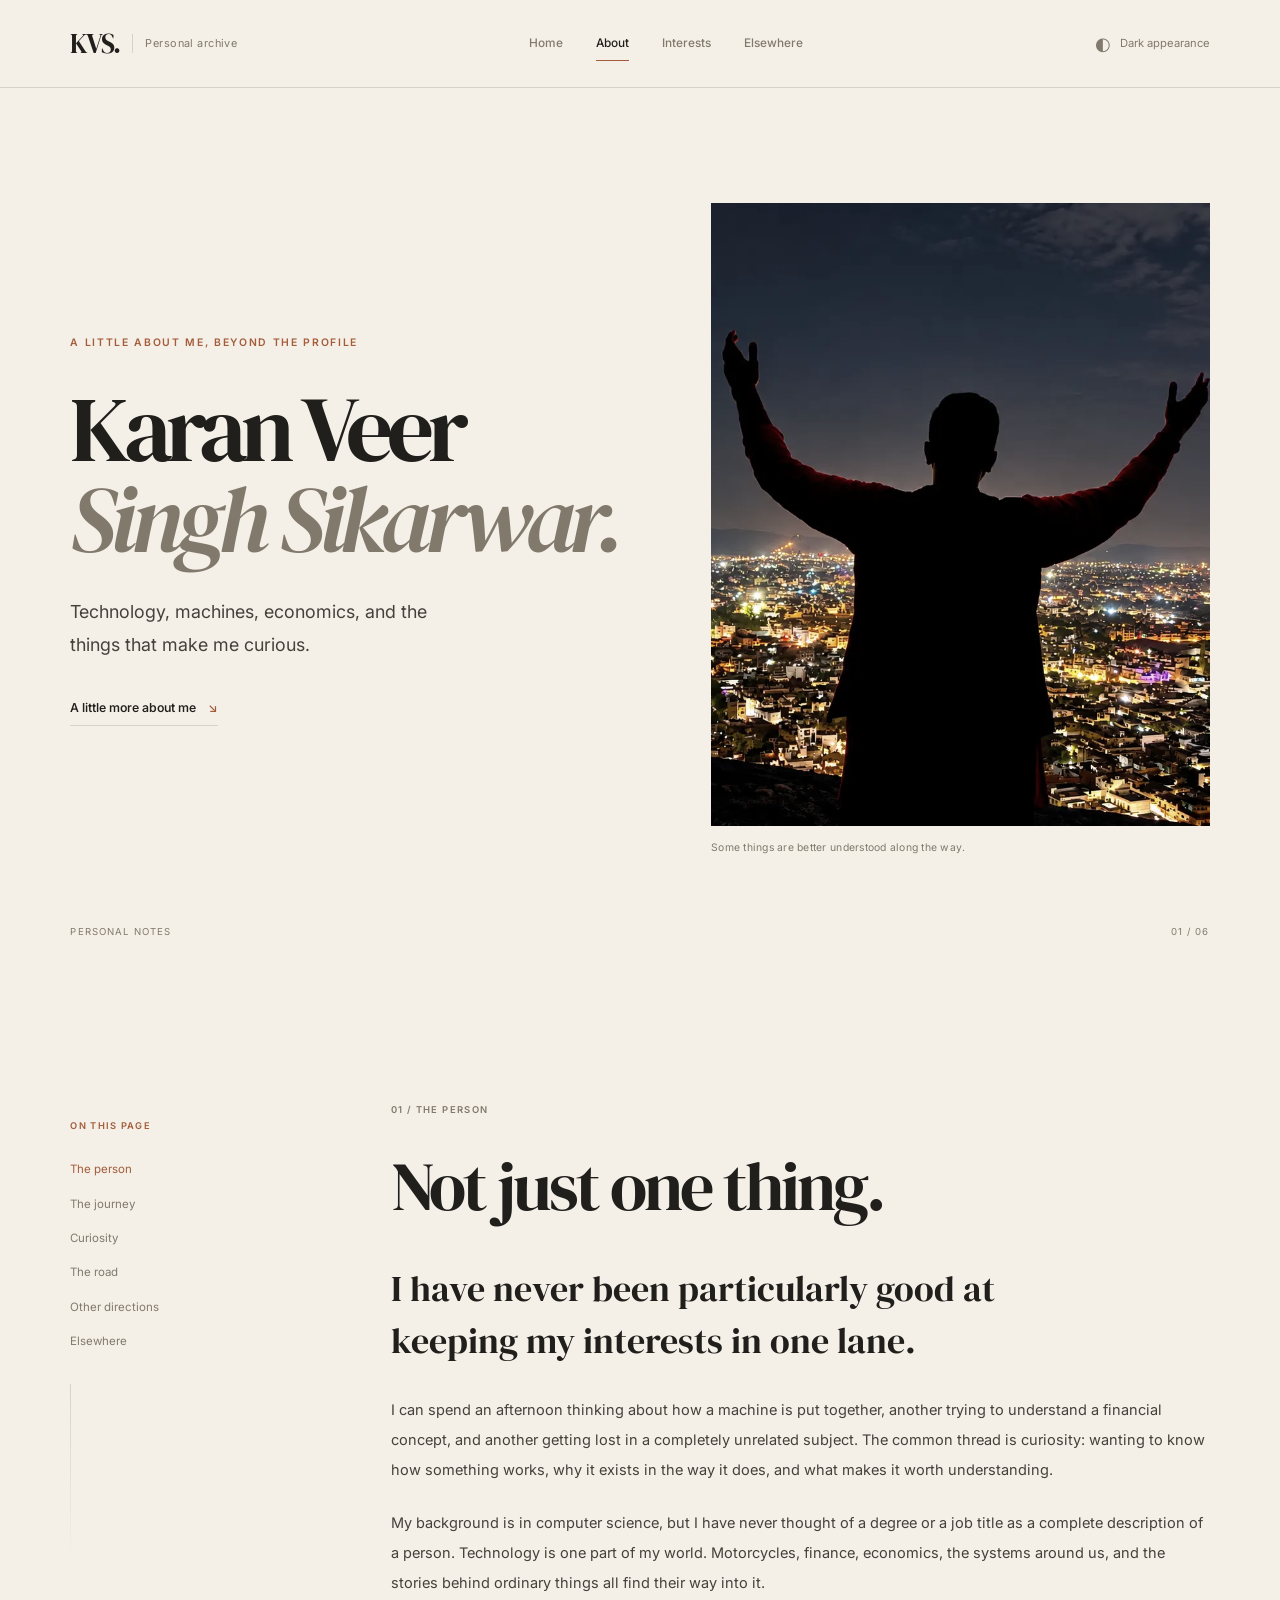
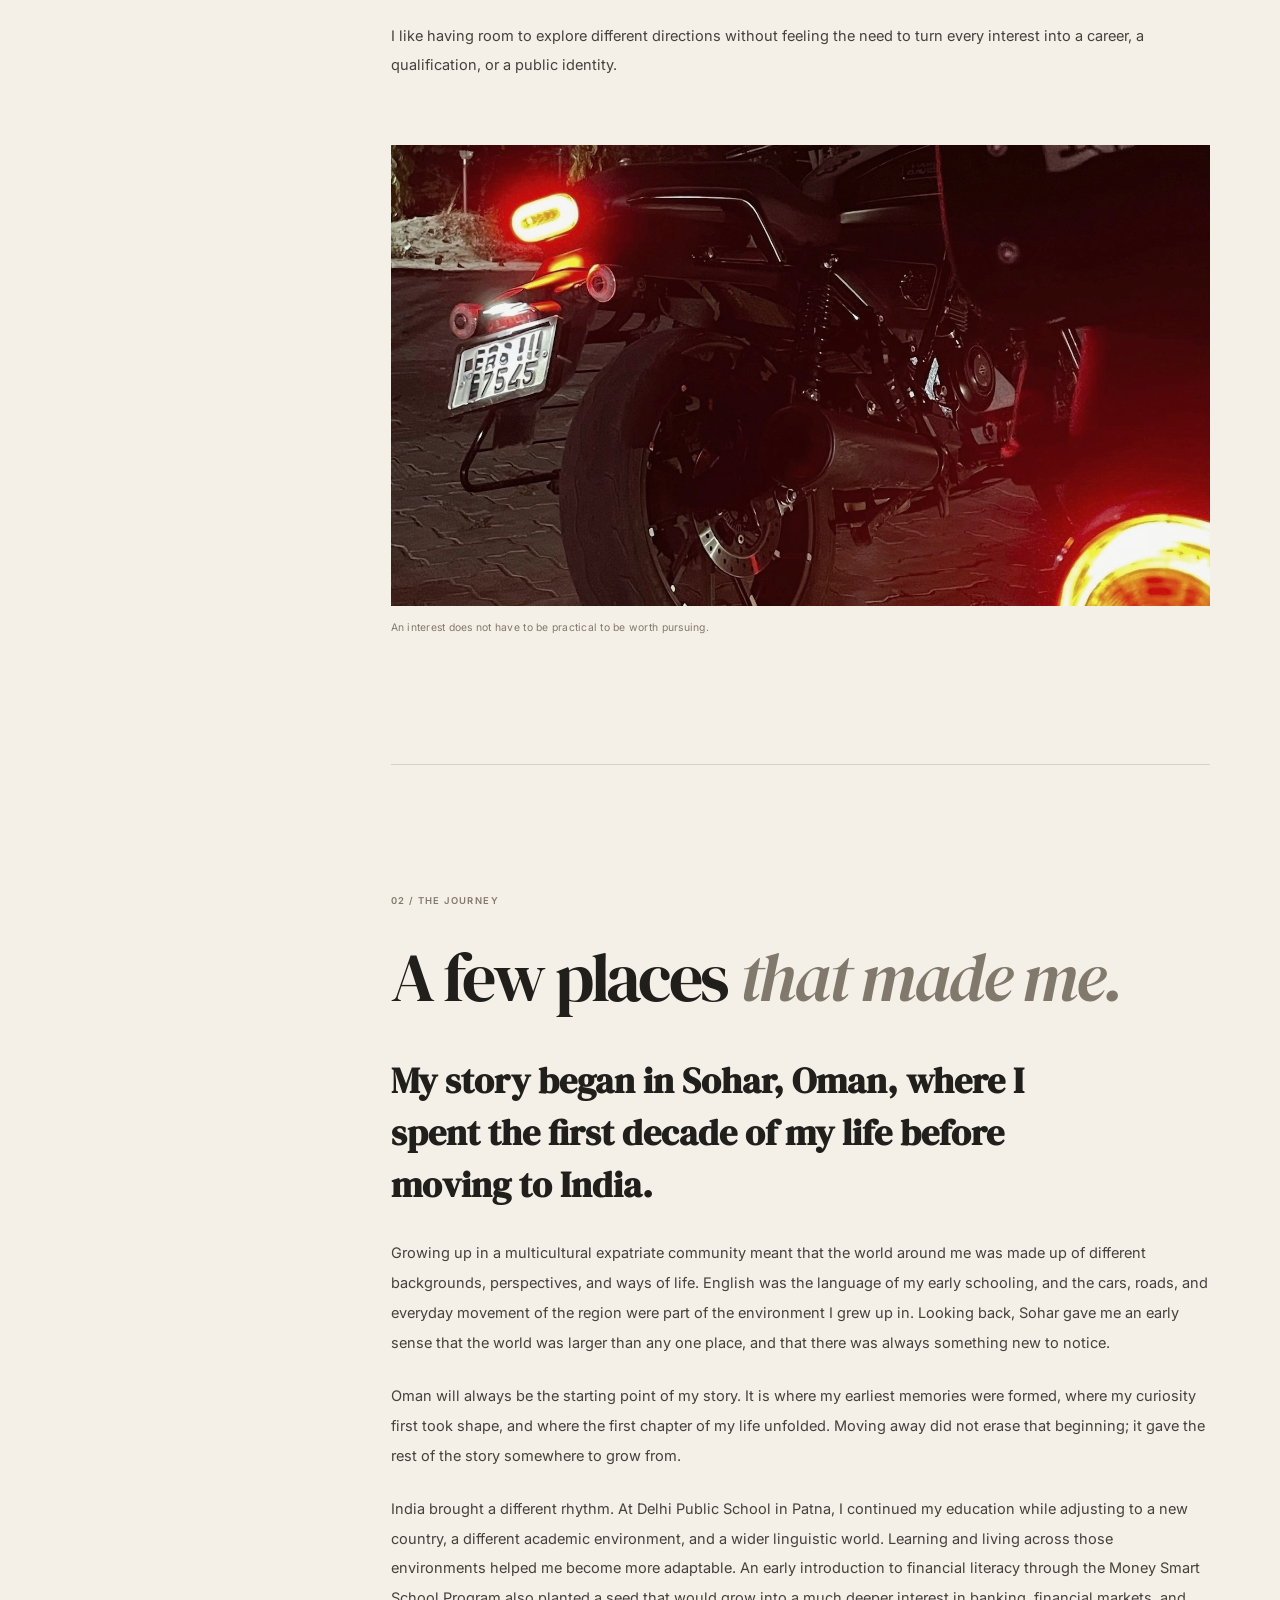
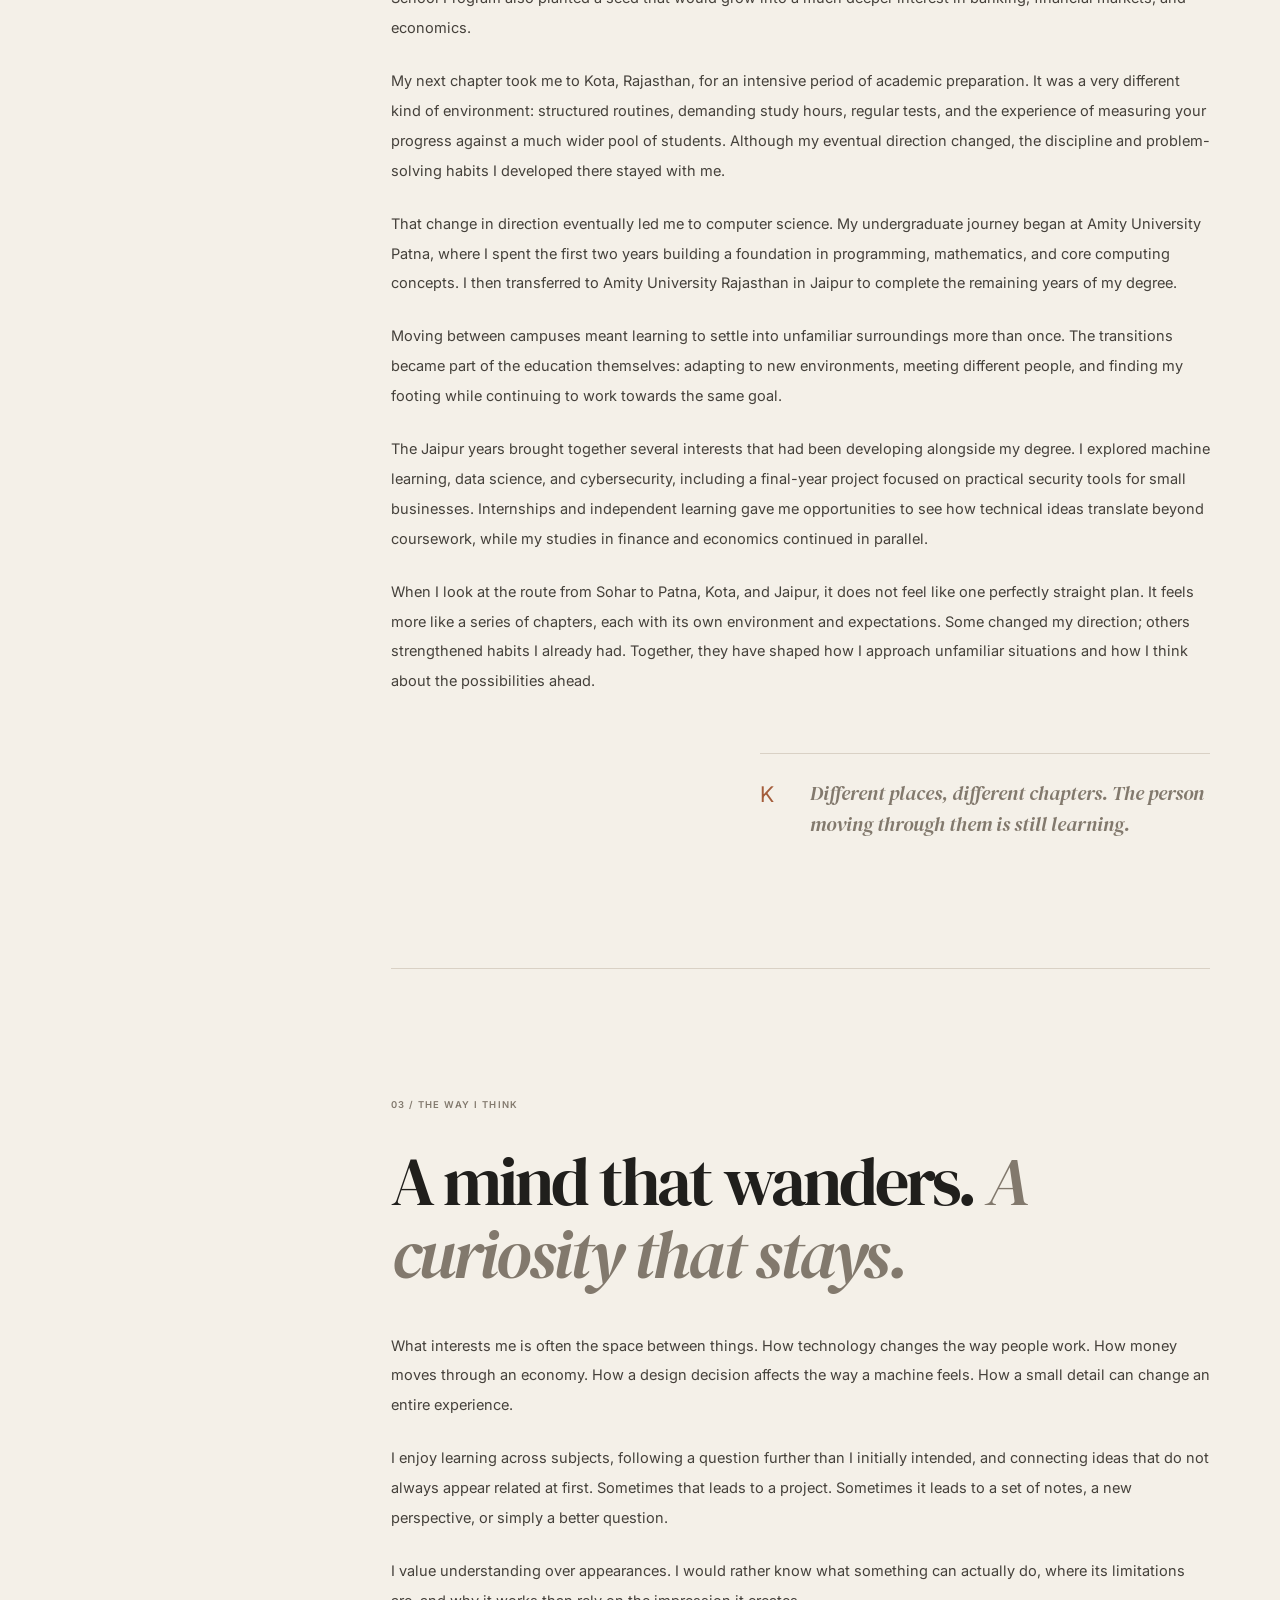
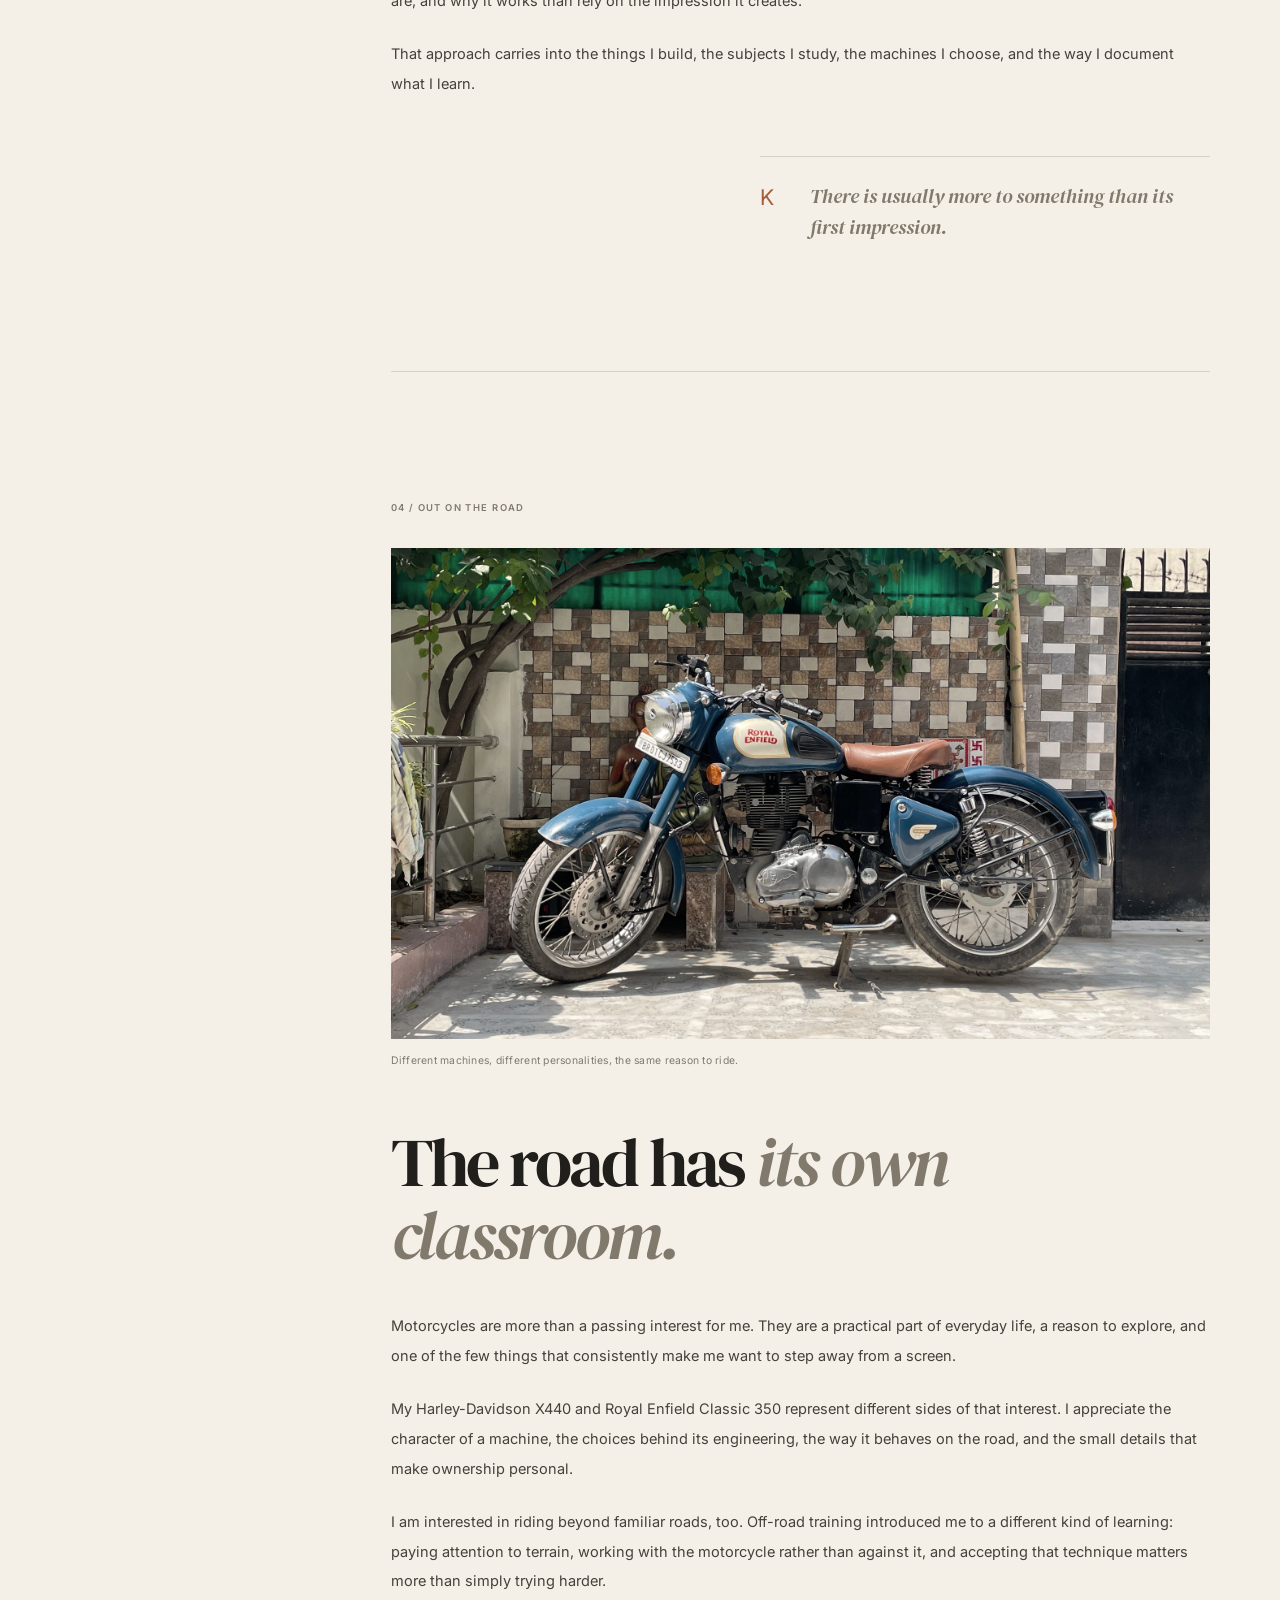
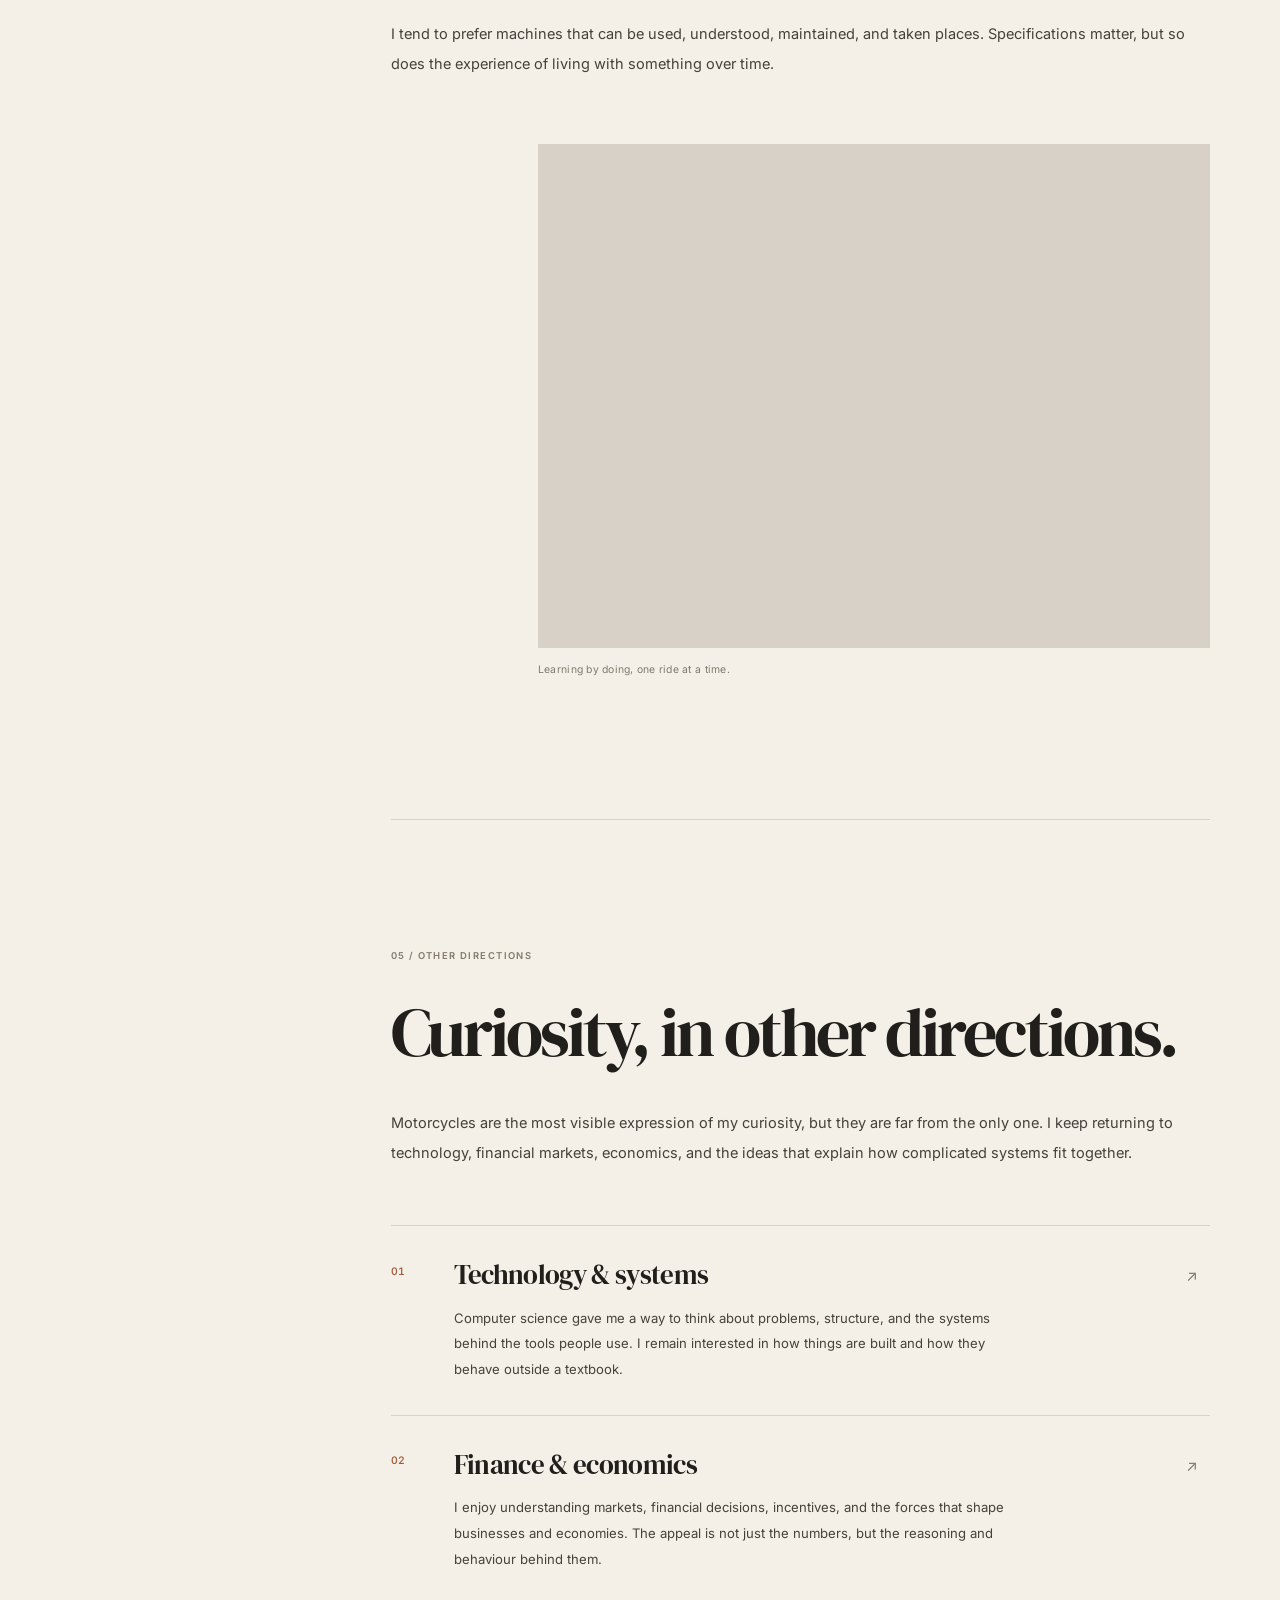
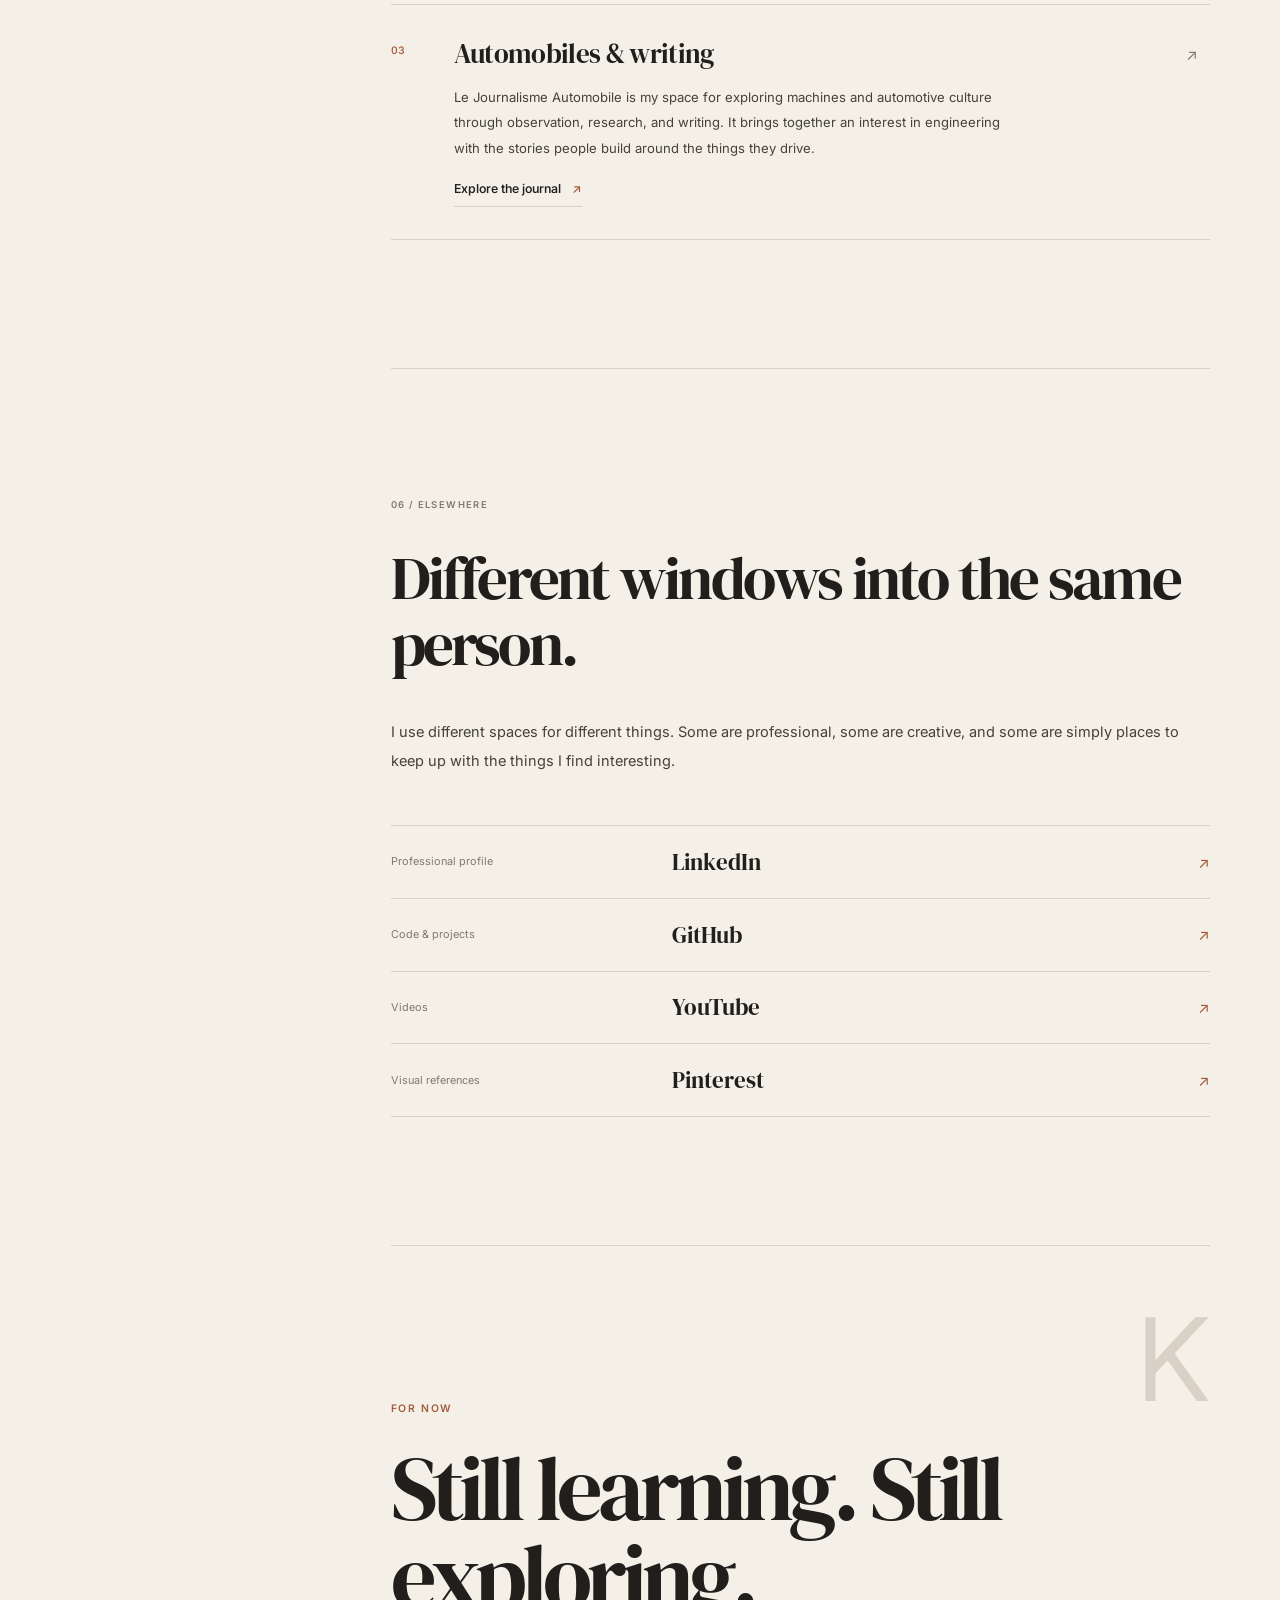
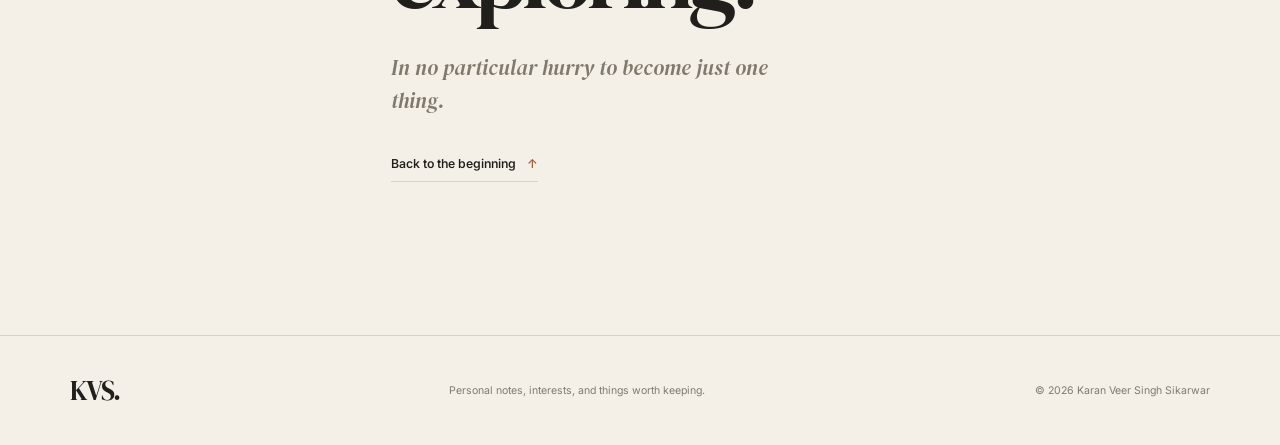
==== commit 23f97e4a: "Update index.html" ====
--- a/about/index.html
+++ b/about/index.html
@@ -9,21 +9,21 @@
 <meta name="description" content="A personal introduction to Karan Veer Singh Sikarwar: from growing up in Sohar, Oman, to studying in India, and a continuing interest in technology, motorcycles, finance, and the world around him.">
 <meta name="author" content="Karan Veer Singh Sikarwar">
 <meta name="robots" content="index, follow, max-image-preview:large">
-<link rel="canonical" href="[https://karanveersingh05.github.io/links.to.me/about/](https://karanveersingh05.github.io/links.to.me/about/)">
+<link rel="canonical" href="https://karanveersingh05.github.io/links.to.me/about/">
 <link rel="icon" href="assets/favicon.svg" type="image/svg+xml">
 <link rel="stylesheet" href="style.css">
 <meta property="og:type" content="profile">
 <meta property="og:title" content="About Karan Veer Singh Sikarwar">
 <meta property="og:description" content="From Sohar to India, and through technology, machines, finance, and the things that keep me curious.">
-<meta property="og:url" content="[https://karanveersingh05.github.io/links.to.me/about/](https://karanveersingh05.github.io/links.to.me/about/)">
-<meta property="og:image" content="[https://karanveersingh05.github.io/links.to.me/about/assets/og-about.jpg](https://karanveersingh05.github.io/links.to.me/about/assets/og-about.jpg)">
+<meta property="og:url" content="https://karanveersingh05.github.io/links.to.me/about/">
+<meta property="og:image" content="https://karanveersingh05.github.io/links.to.me/about/assets/og-about.jpg">
 <meta property="og:image:alt" content="A personal introduction to Karan Veer Singh Sikarwar">
 <meta property="profile:first_name" content="Karan Veer">
 <meta property="profile:last_name" content="Singh Sikarwar">
 <meta name="twitter:card" content="summary_large_image">
 <meta name="twitter:title" content="About Karan Veer Singh Sikarwar">
 <meta name="twitter:description" content="A little about me, beyond the profile.">
-<meta name="twitter:image" content="[https://karanveersingh05.github.io/links.to.me/about/assets/og-about.jpg](https://karanveersingh05.github.io/links.to.me/about/assets/og-about.jpg)">
+<meta name="twitter:image" content="https://karanveersingh05.github.io/links.to.me/about/assets/og-about.jpg">
 <script type="application/ld+json">
 {
 "@context": "https://schema.org",
@@ -292,7 +292,7 @@
 </p>
 <a
 class="text-link"
-href="[https://karanveersingh.notion.site/Le-Journalisme-Automobile-26ea89d67df1801f86c3dbd684a59faa](https://karanveersingh.notion.site/Le-Journalisme-Automobile-26ea89d67df1801f86c3dbd684a59faa)"
+href="https://karanveersingh.notion.site/Le-Journalisme-Automobile-26ea89d67df1801f86c3dbd684a59faa"
 target="_blank"
 rel="noopener noreferrer"
 aria-label="Read Le Journalisme Automobile, opens in a new tab"
@@ -314,22 +314,22 @@
 </p>
 </div>
 <div class="elsewhere-links">
-<a href="[https://www.linkedin.com/in/karanveersingh05](https://www.linkedin.com/in/karanveersingh05)" target="_blank" rel="noopener noreferrer">
+<a href="https://www.linkedin.com/in/karanveersingh05" target="_blank" rel="noopener noreferrer">
 <span class="elsewhere-links__label">Professional profile</span>
 <span class="elsewhere-links__name">LinkedIn</span>
 <span class="elsewhere-links__arrow" aria-hidden="true">↗</span>
 </a>
-<a href="[https://github.com/karanveersingh05](https://github.com/karanveersingh05)" target="_blank" rel="noopener noreferrer">
+<a href="https://github.com/karanveersingh05" target="_blank" rel="noopener noreferrer">
 <span class="elsewhere-links__label">Code & projects</span>
 <span class="elsewhere-links__name">GitHub</span>
 <span class="elsewhere-links__arrow" aria-hidden="true">↗</span>
 </a>
-<a href="[https://www.youtube.com/@karan_singh05](https://www.youtube.com/@karan_singh05)" target="_blank" rel="noopener noreferrer">
+<a href="https://www.youtube.com/@karan_singh05" target="_blank" rel="noopener noreferrer">
 <span class="elsewhere-links__label">Videos</span>
 <span class="elsewhere-links__name">YouTube</span>
 <span class="elsewhere-links__arrow" aria-hidden="true">↗</span>
 </a>
-<a href="[https://pin.it/42oUYlXWe](https://pin.it/42oUYlXWe)" target="_blank" rel="noopener noreferrer">
+<a href="https://pin.it/42oUYlXWe" target="_blank" rel="noopener noreferrer">
 <span class="elsewhere-links__label">Visual references</span>
 <span class="elsewhere-links__name">Pinterest</span>
 <span class="elsewhere-links__arrow" aria-hidden="true">↗</span>
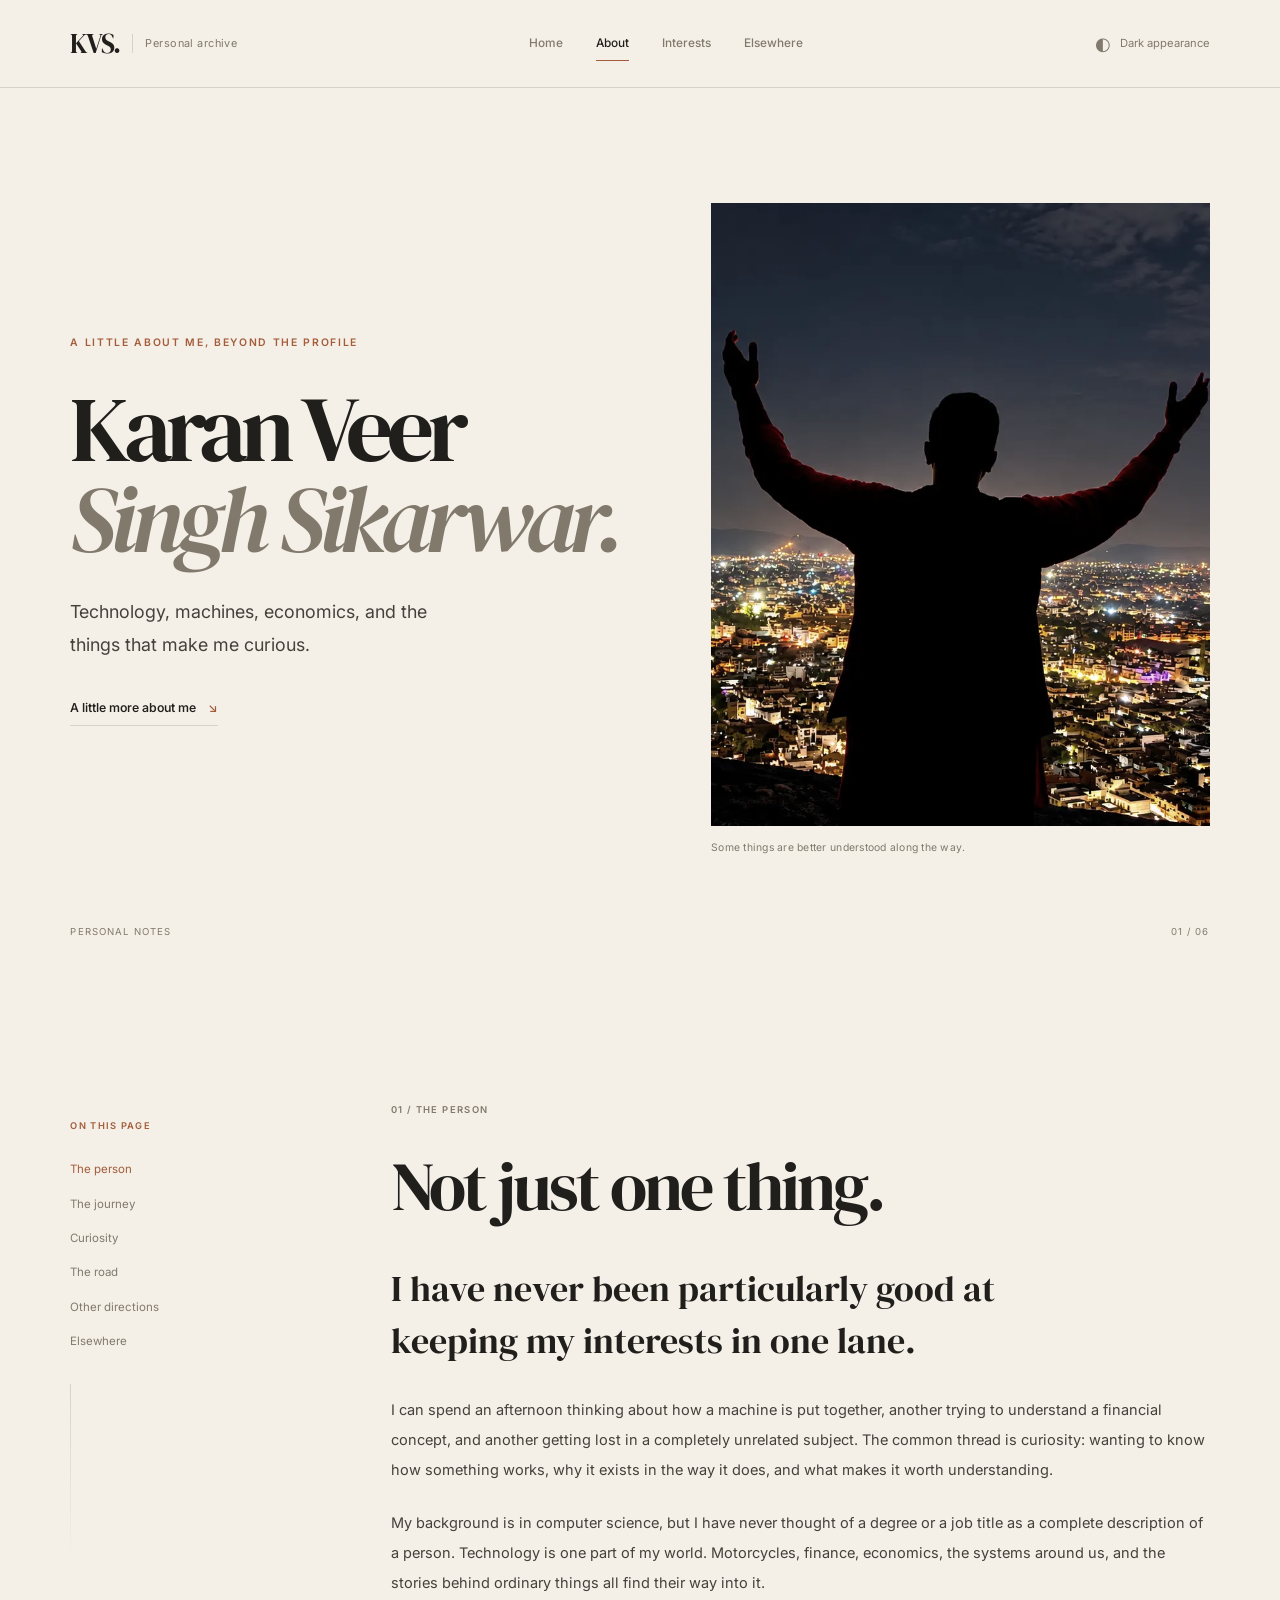
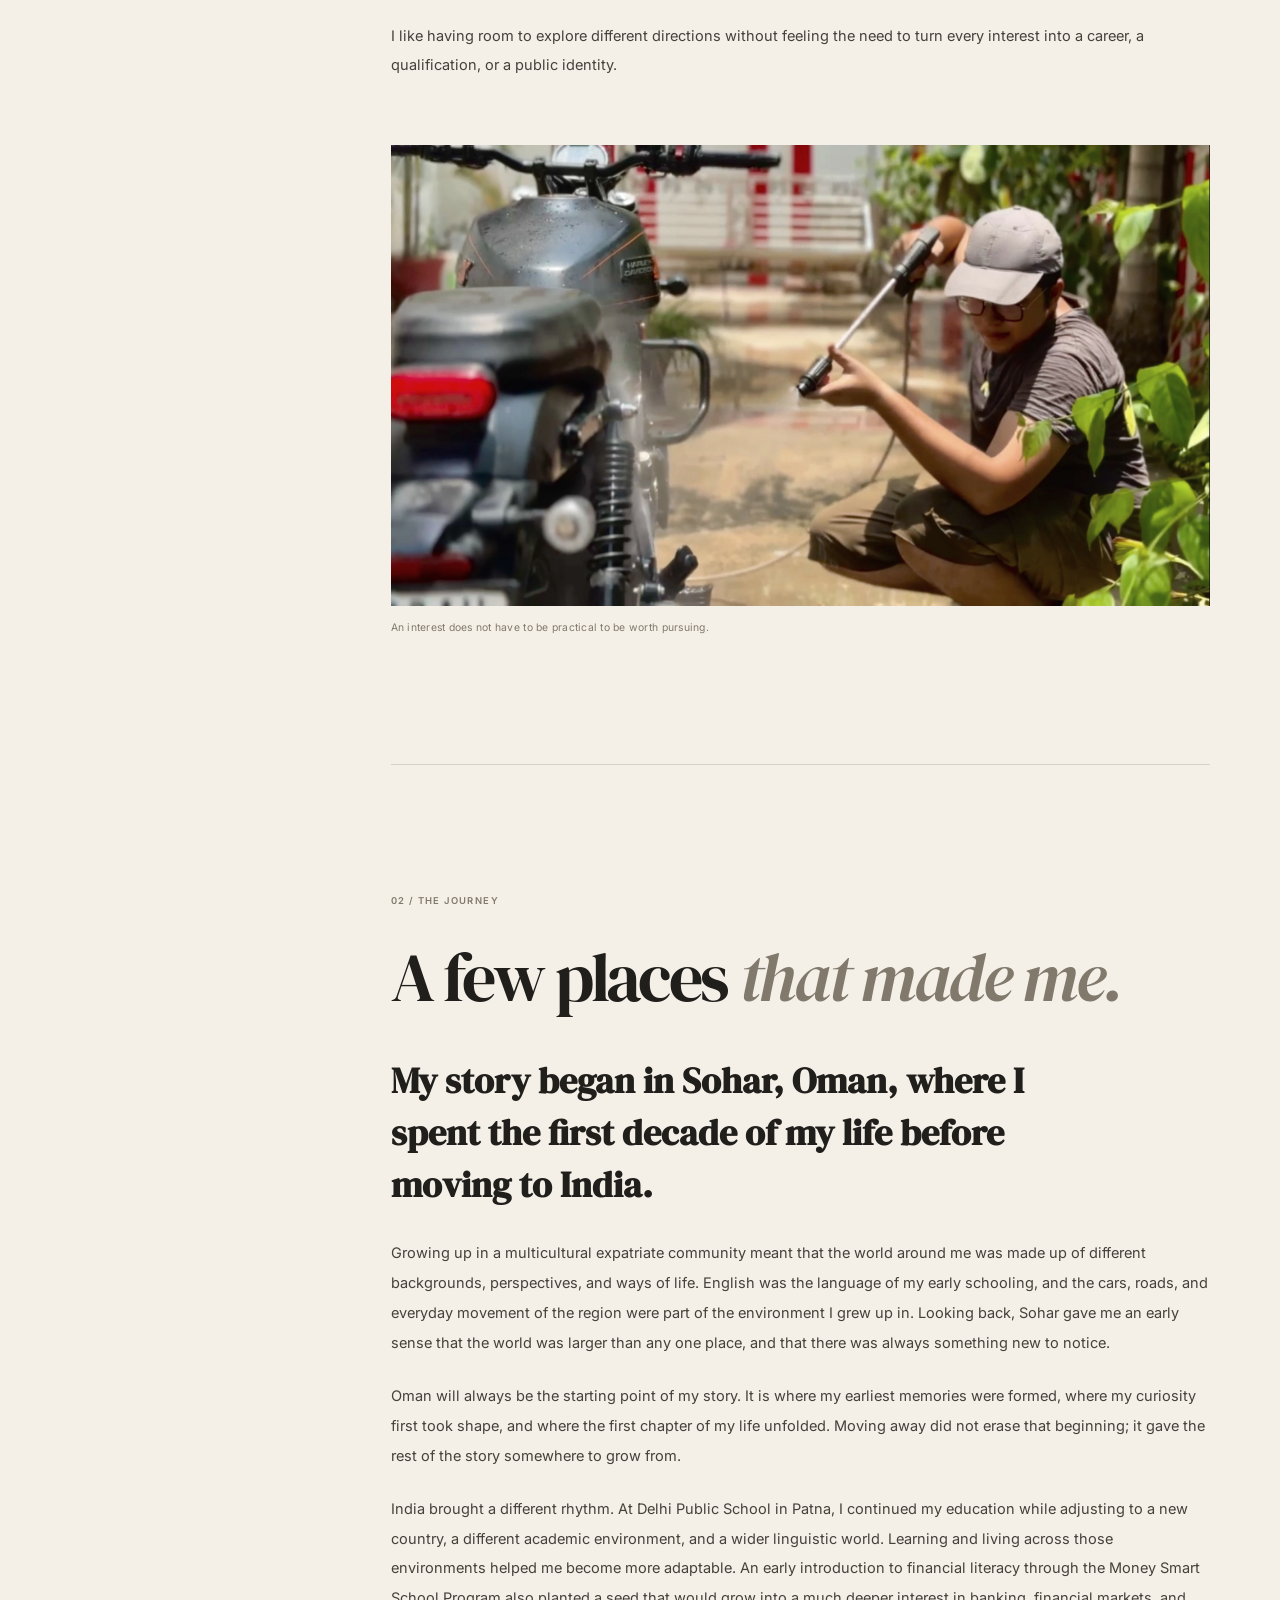
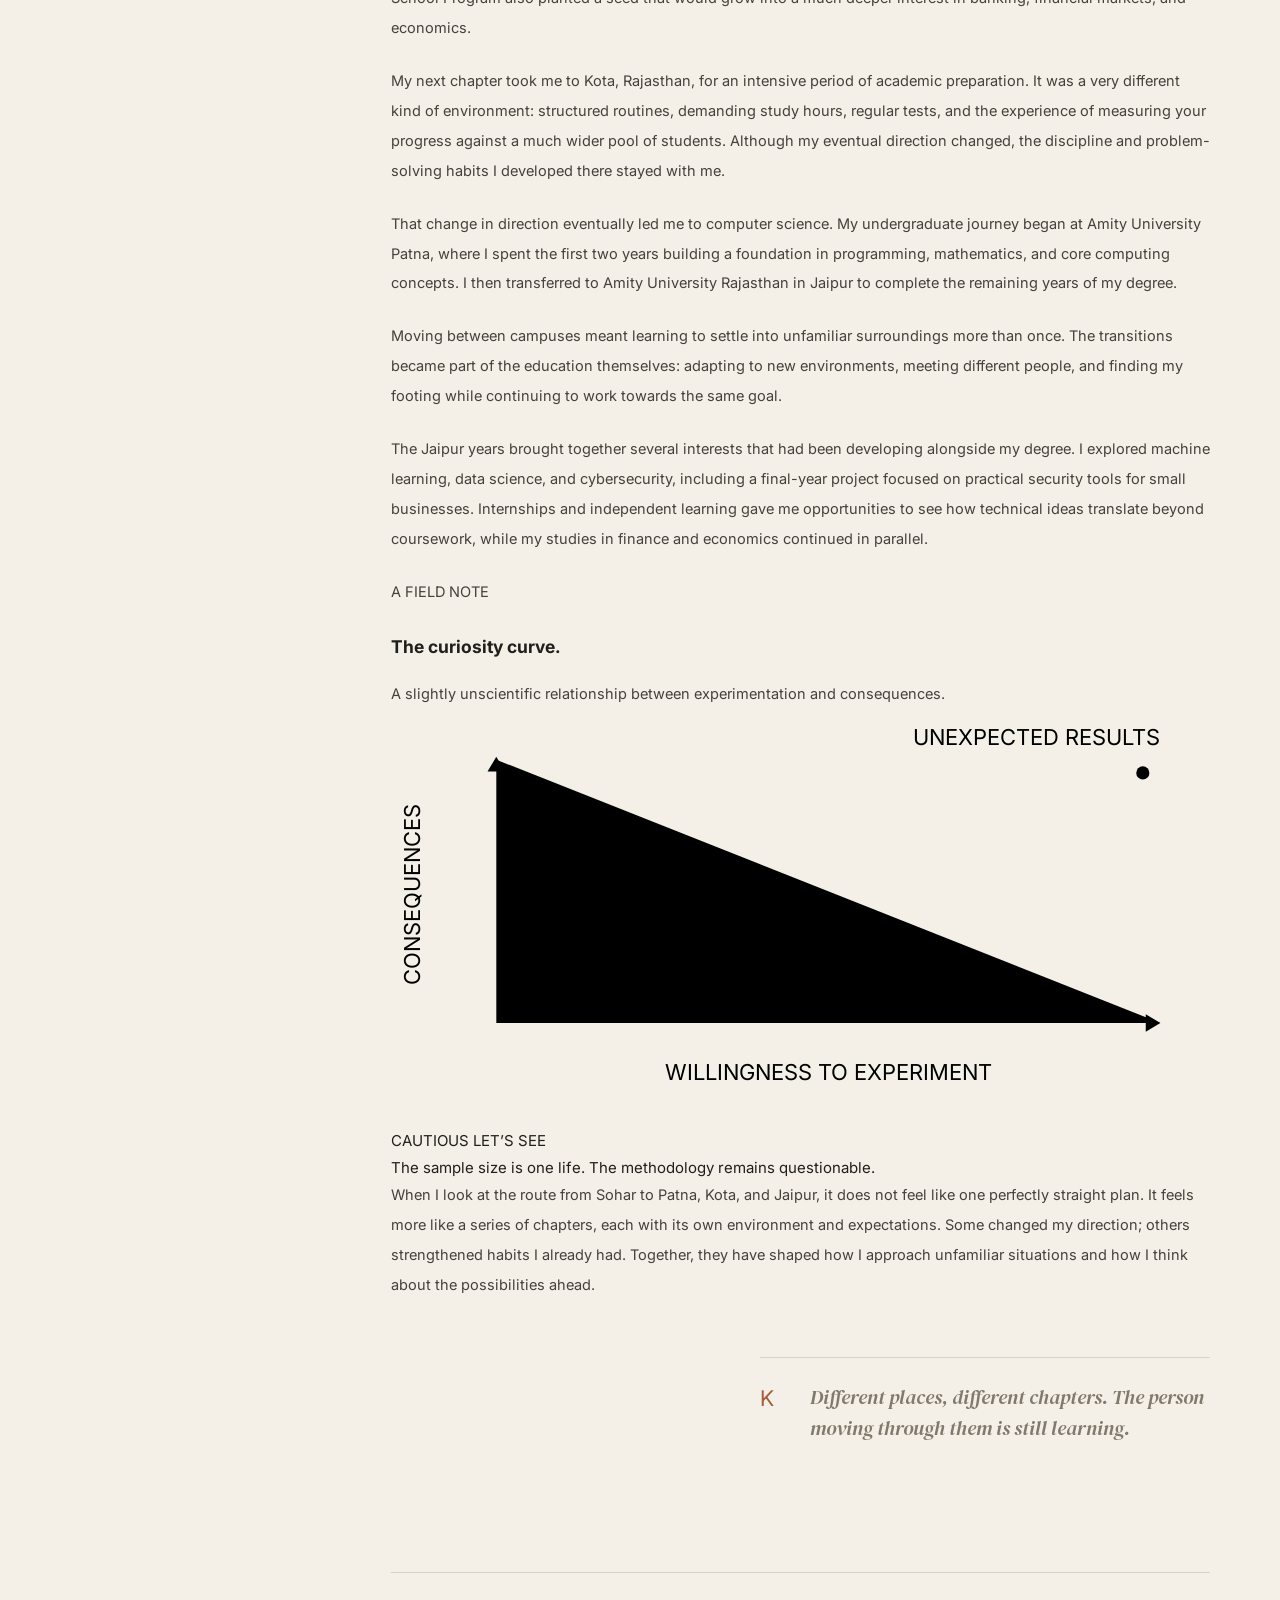
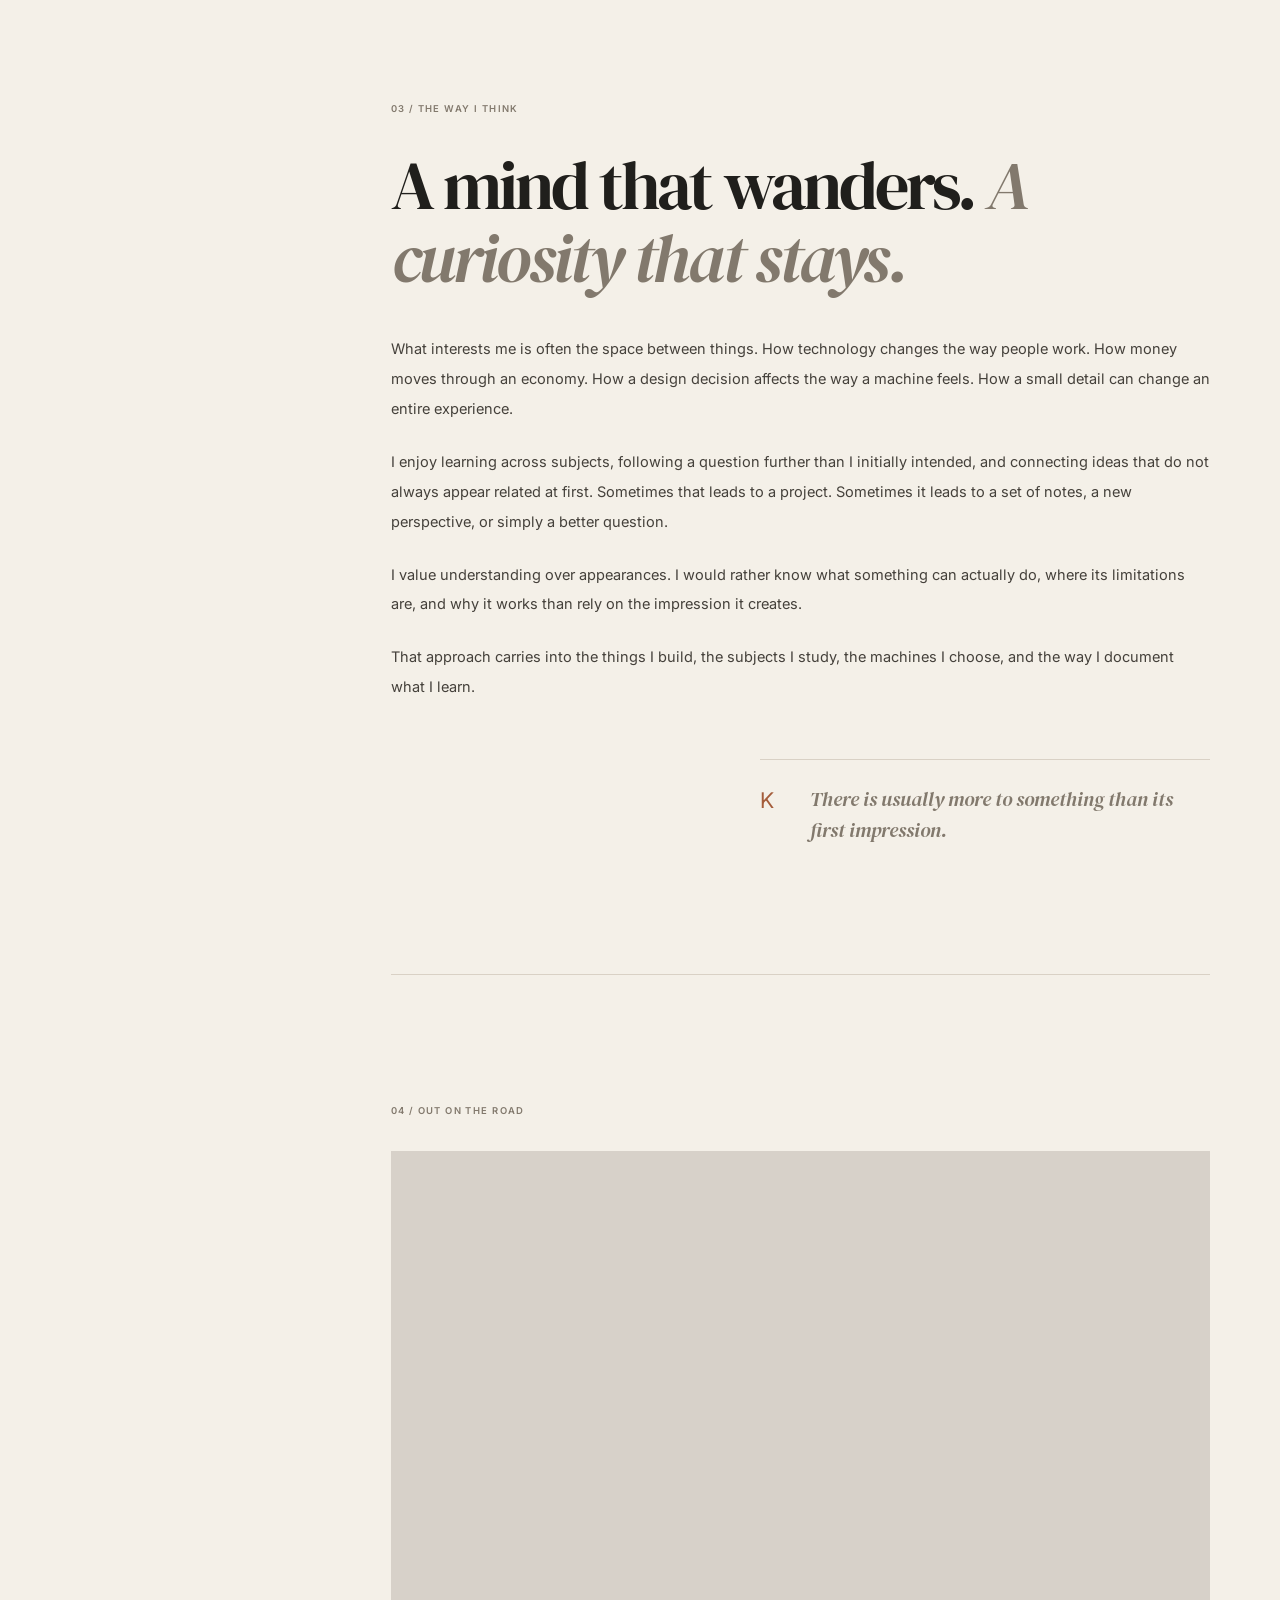
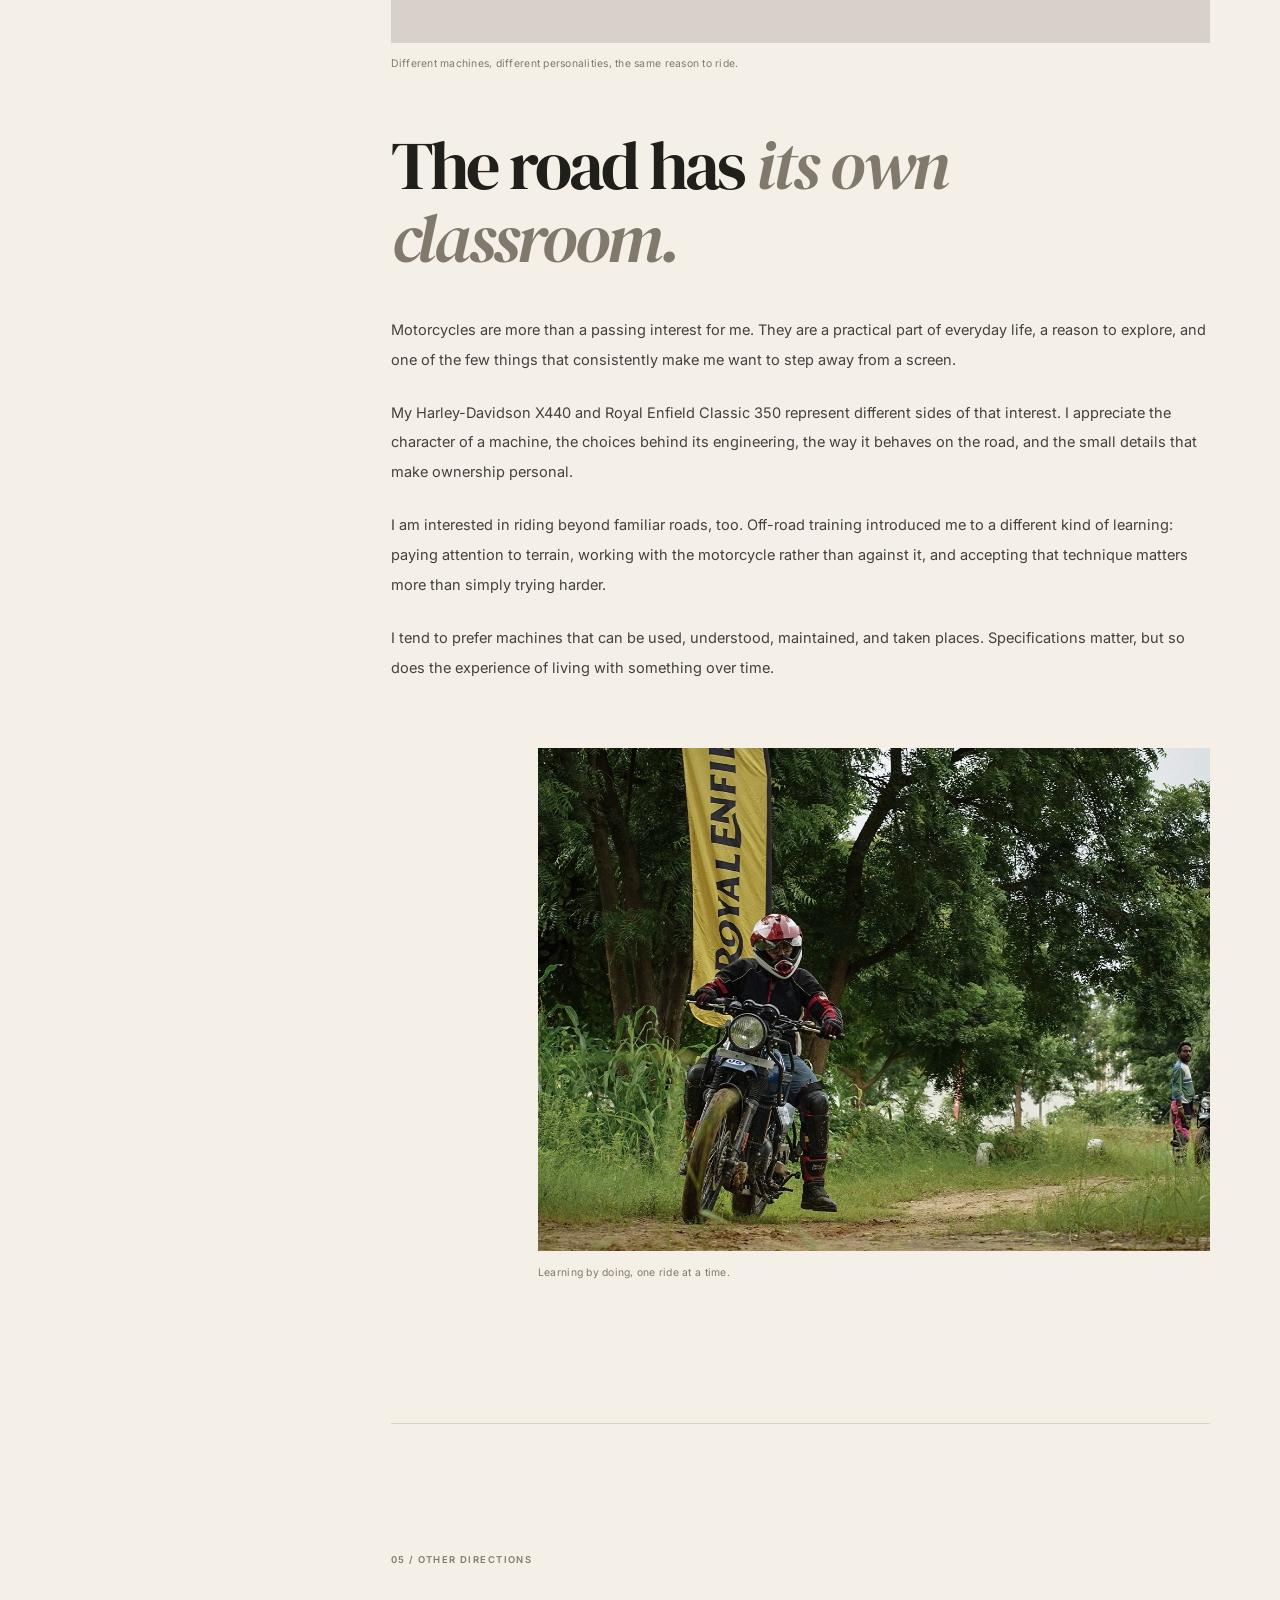
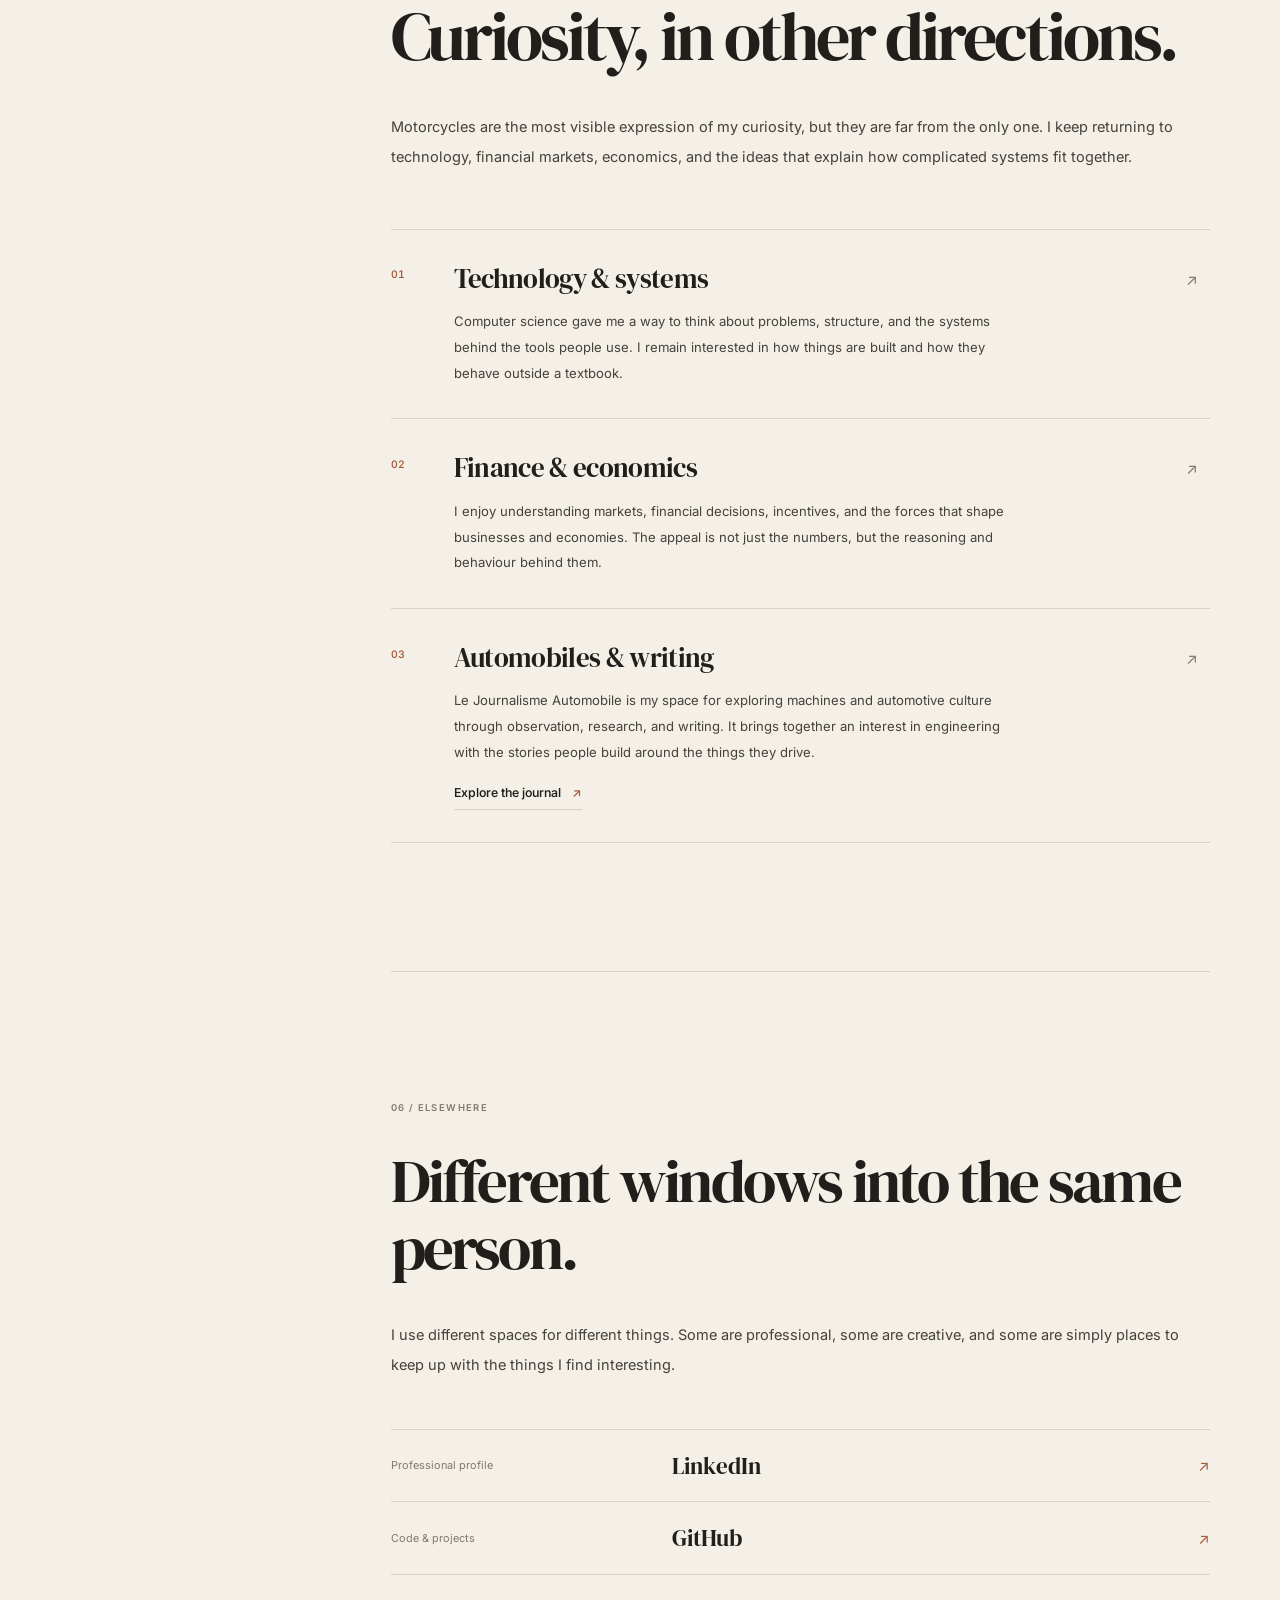
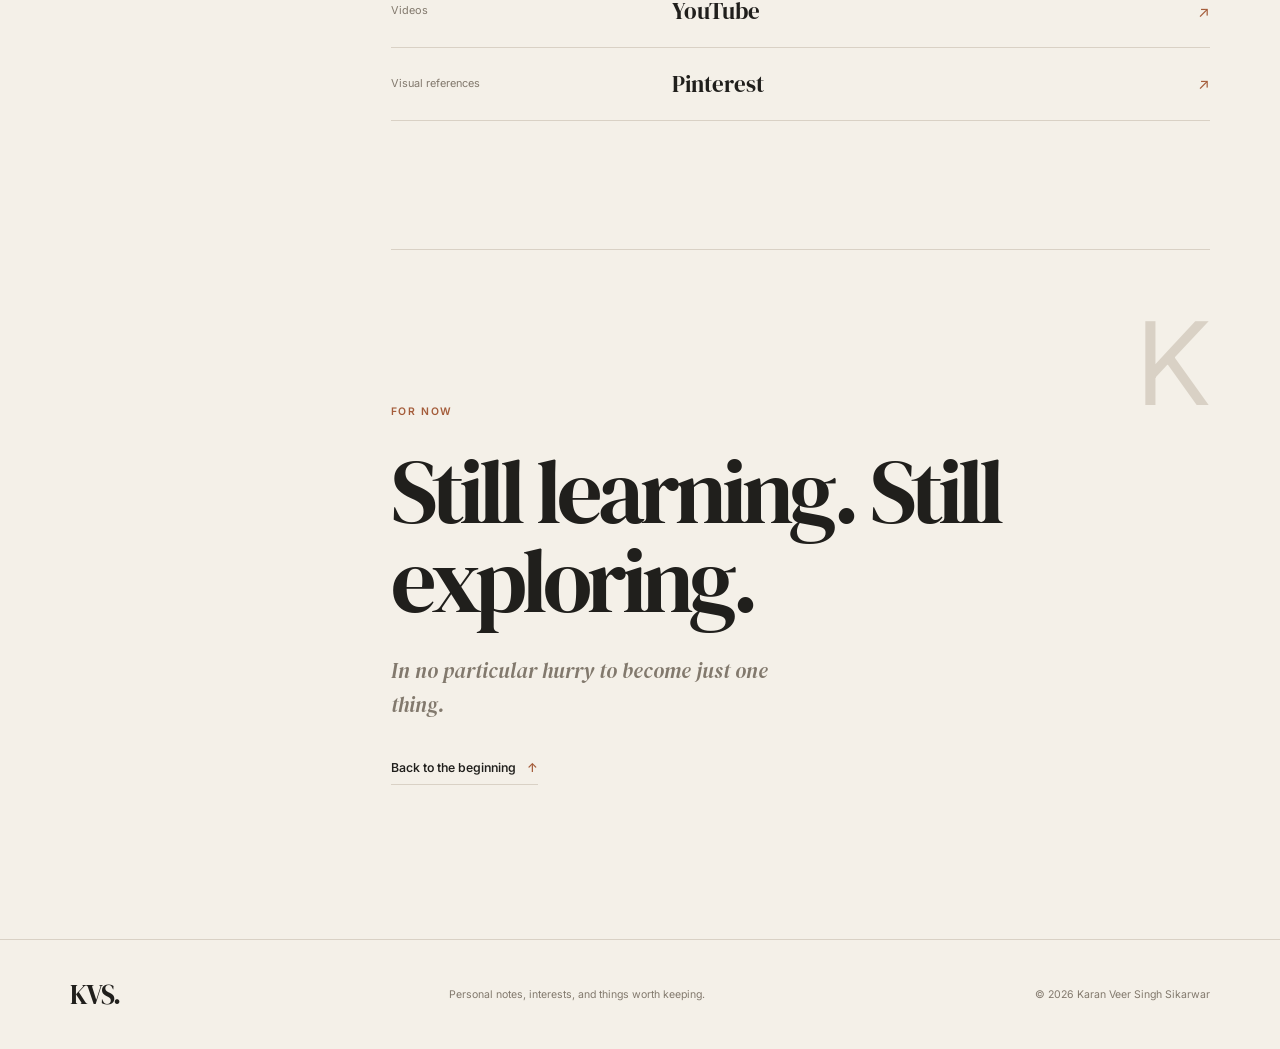
==== commit d23df674: "Update index.html" ====
--- a/about/index.html
+++ b/about/index.html
@@ -181,6 +181,102 @@
 <p>
 The Jaipur years brought together several interests that had been developing alongside my degree. I explored machine learning, data science, and cybersecurity, including a final-year project focused on practical security tools for small businesses. Internships and independent learning gave me opportunities to see how technical ideas translate beyond coursework, while my studies in finance and economics continued in parallel.
 </p>
+  <figure
+    class="curiosity-curve"
+    id="curiosity-curve"
+    aria-labelledby="curiosity-curve-title"
+>
+    <div class="curiosity-curve__heading">
+        <p class="curiosity-curve__eyebrow">A FIELD NOTE</p>
+        <h3 id="curiosity-curve-title">The curiosity curve.</h3>
+        <p class="curiosity-curve__intro">
+            A slightly unscientific relationship between experimentation
+            and consequences.
+        </p>
+    </div>
+
+    <div class="curiosity-curve__plot">
+        <svg
+            class="curiosity-curve__svg"
+            viewBox="0 0 560 280"
+            role="img"
+            aria-labelledby="curve-svg-title curve-svg-desc"
+            xmlns="http://www.w3.org/2000/svg"
+        >
+            <title id="curve-svg-title">The curiosity curve</title>
+            <desc id="curve-svg-desc">
+                An illustrative curve rises as willingness to experiment
+                increases, suggesting that curiosity can bring unexpected
+                consequences as well as experience. This is a conceptual
+                illustration, not measured data.
+            </desc>
+
+            <g class="curiosity-curve__grid" aria-hidden="true">
+                <path d="M72 54 H526" />
+                <path d="M72 100 H526" />
+                <path d="M72 146 H526" />
+                <path d="M72 192 H526" />
+            </g>
+
+            <g class="curiosity-curve__axes" aria-hidden="true">
+                <path class="curiosity-curve__axis"
+                    d="M72 34 V214 H526" />
+                <path class="curiosity-curve__axis"
+                    d="M66 42 L72 32 L78 42" />
+                <path class="curiosity-curve__axis"
+                    d="M516 208 L526 214 L516 220" />
+            </g>
+
+            <text
+                class="curiosity-curve__y-label"
+                x="20"
+                y="126"
+                text-anchor="middle"
+                transform="rotate(-90 20 126)"
+            >CONSEQUENCES</text>
+
+            <text
+                class="curiosity-curve__x-label"
+                x="299"
+                y="253"
+                text-anchor="middle"
+            >WILLINGNESS TO EXPERIMENT</text>
+
+            <text
+                class="curiosity-curve__endpoint-label"
+                x="526"
+                y="24"
+                text-anchor="end"
+            >UNEXPECTED RESULTS</text>
+
+            <path
+                class="curiosity-curve__line"
+                d="M84 194
+                   C145 190 163 177 207 165
+                   S272 145 310 119
+                   S374 91 400 75
+                   S462 49 514 43"
+                fill="none"
+            />
+
+            <circle
+                class="curiosity-curve__endpoint"
+                cx="514"
+                cy="43"
+                r="4.5"
+            />
+        </svg>
+    </div>
+
+    <div class="curiosity-curve__scale" aria-hidden="true">
+        <span>CAUTIOUS</span>
+        <span>LET’S SEE</span>
+    </div>
+
+    <figcaption class="curiosity-curve__caption">
+        The sample size is one life. The methodology remains questionable.
+    </figcaption>
+</figure>
 <p>
 When I look at the route from Sohar to Patna, Kota, and Jaipur, it does not feel like one perfectly straight plan. It feels more like a series of chapters, each with its own environment and expectations. Some changed my direction; others strengthened habits I already had. Together, they have shaped how I approach unfamiliar situations and how I think about the possibilities ahead.
 </p>
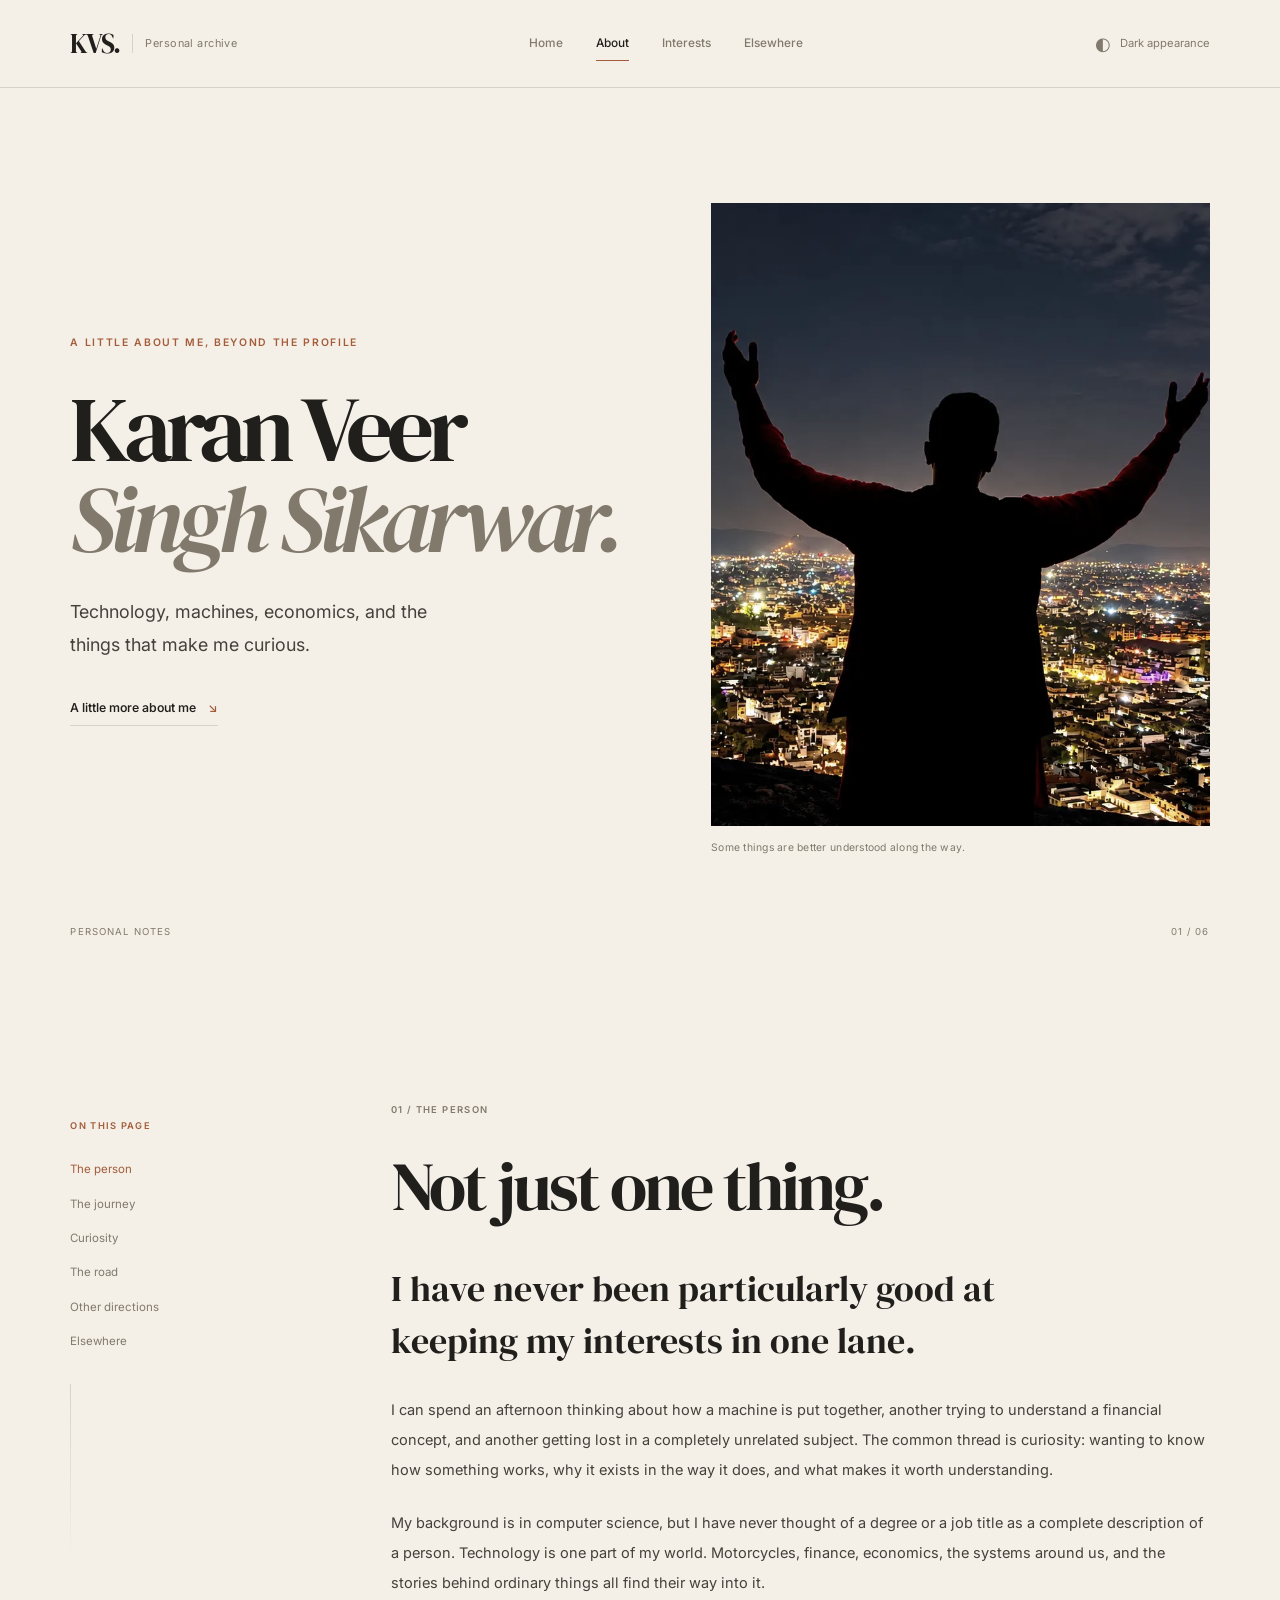
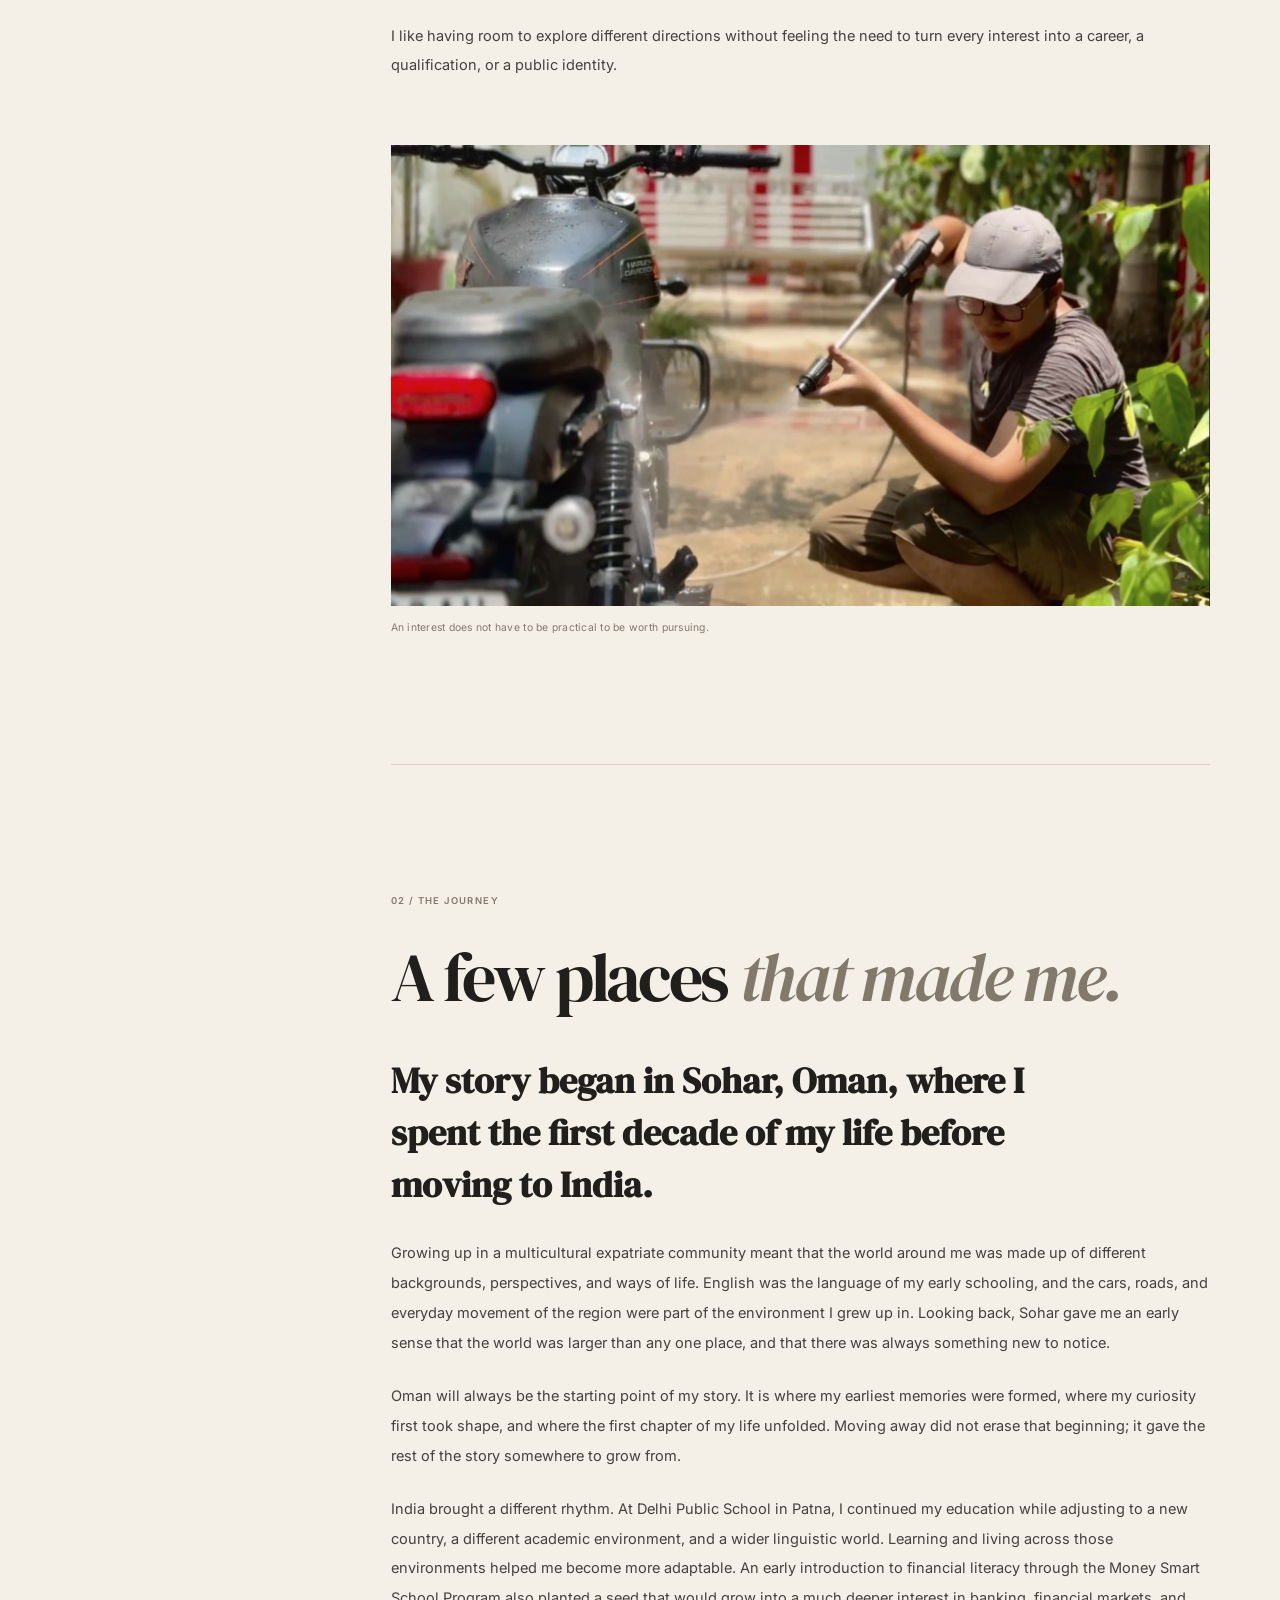
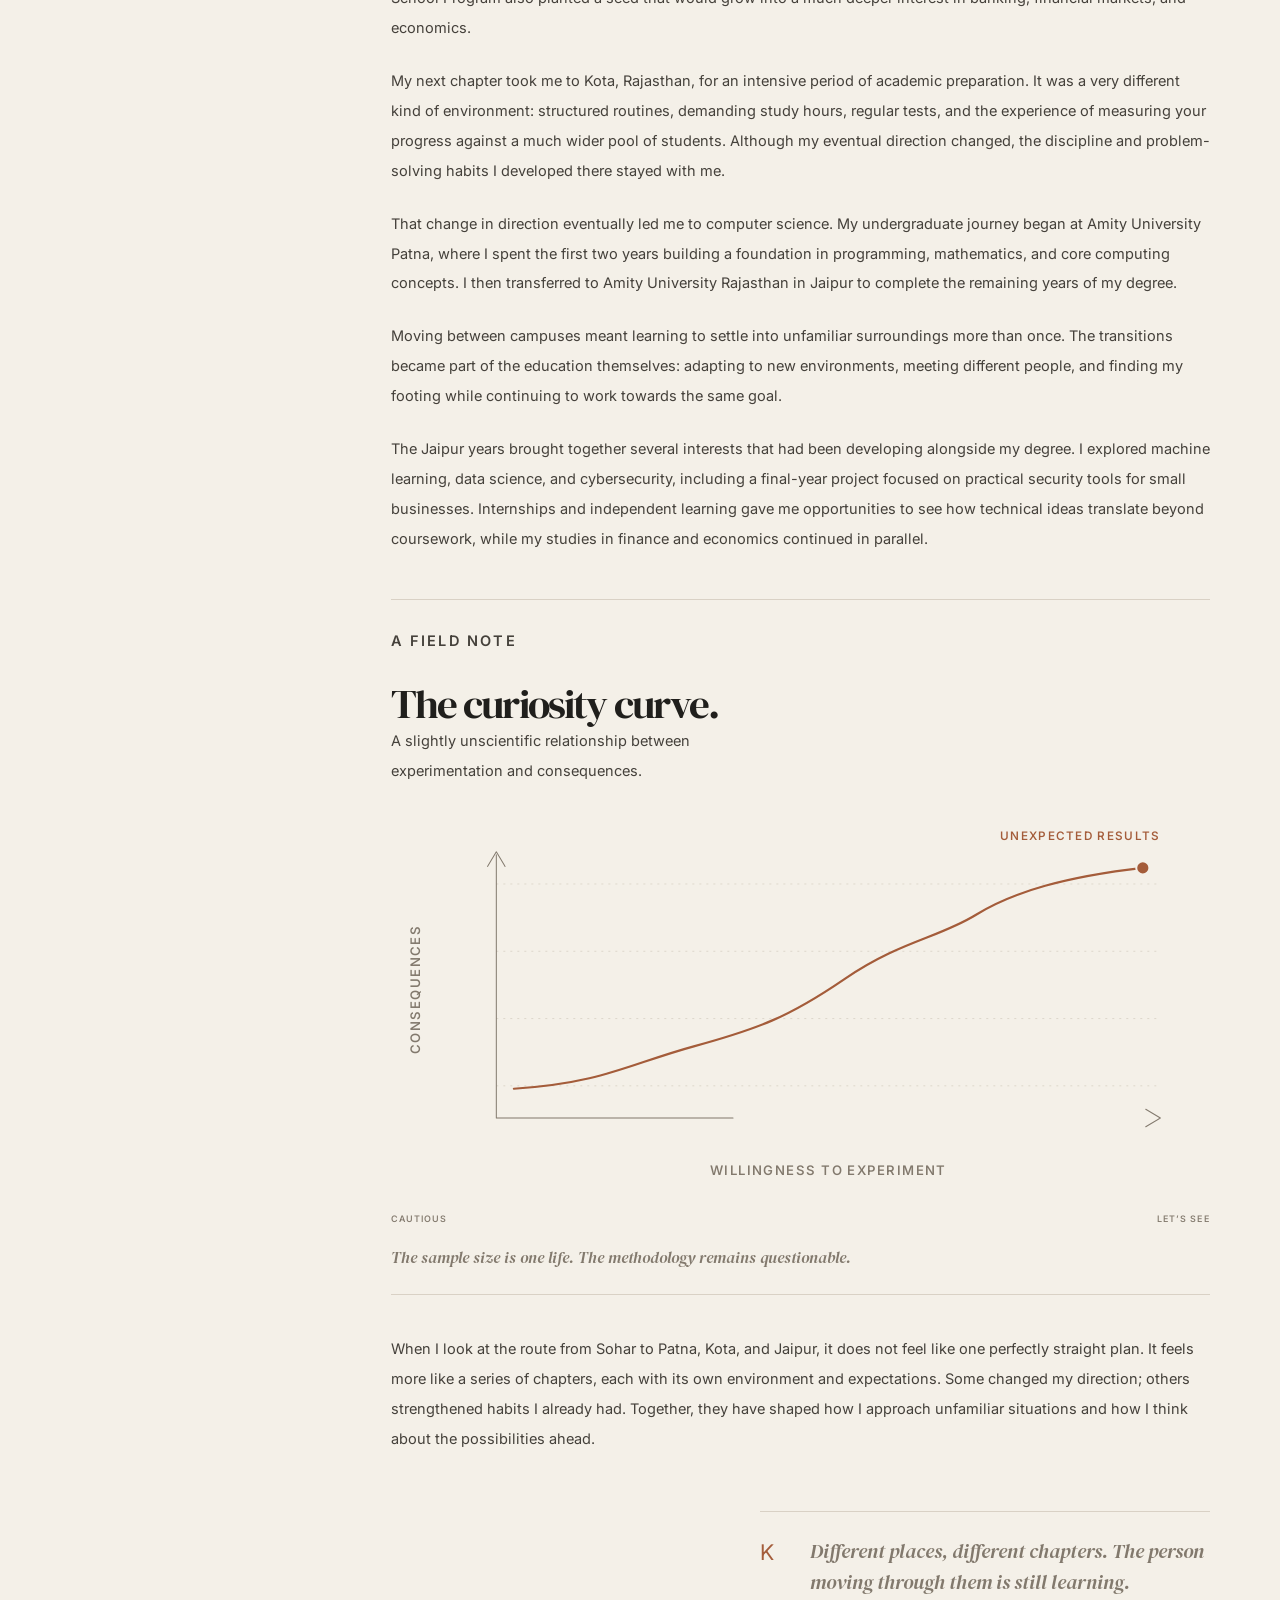
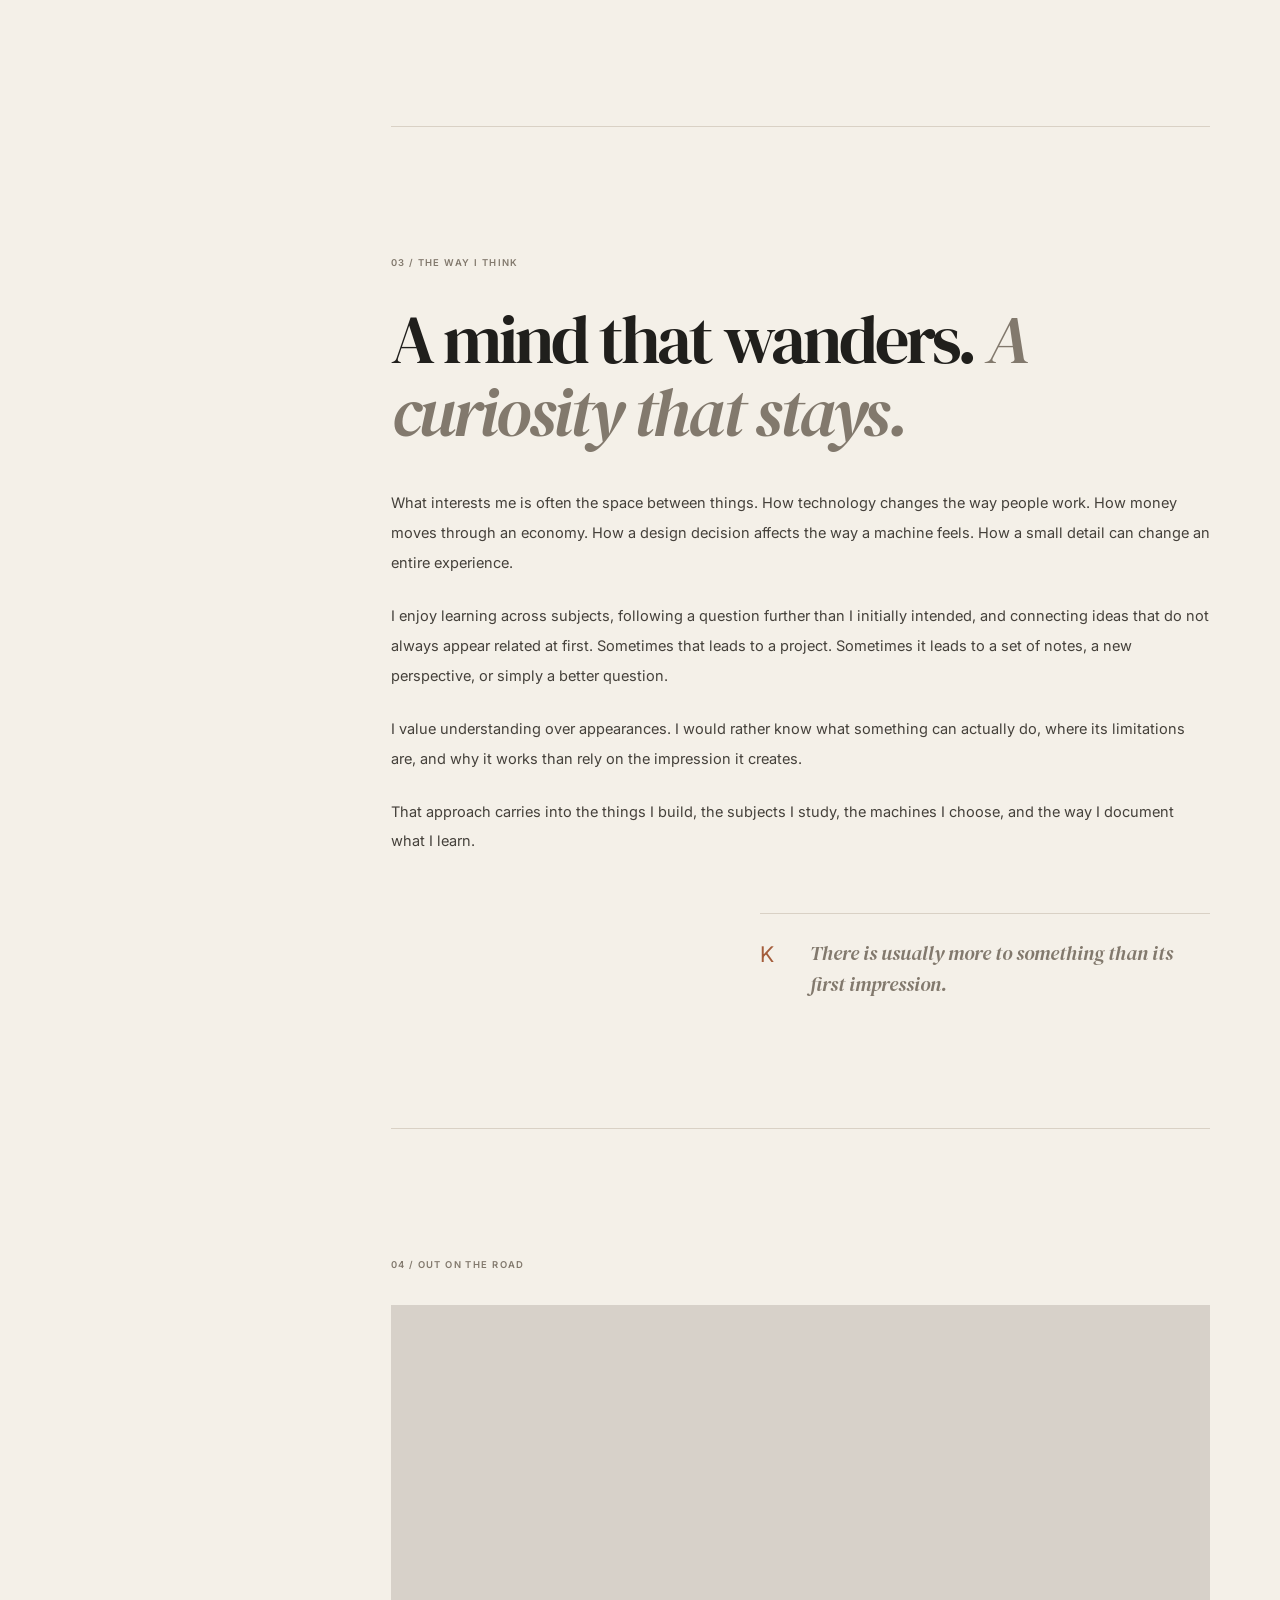
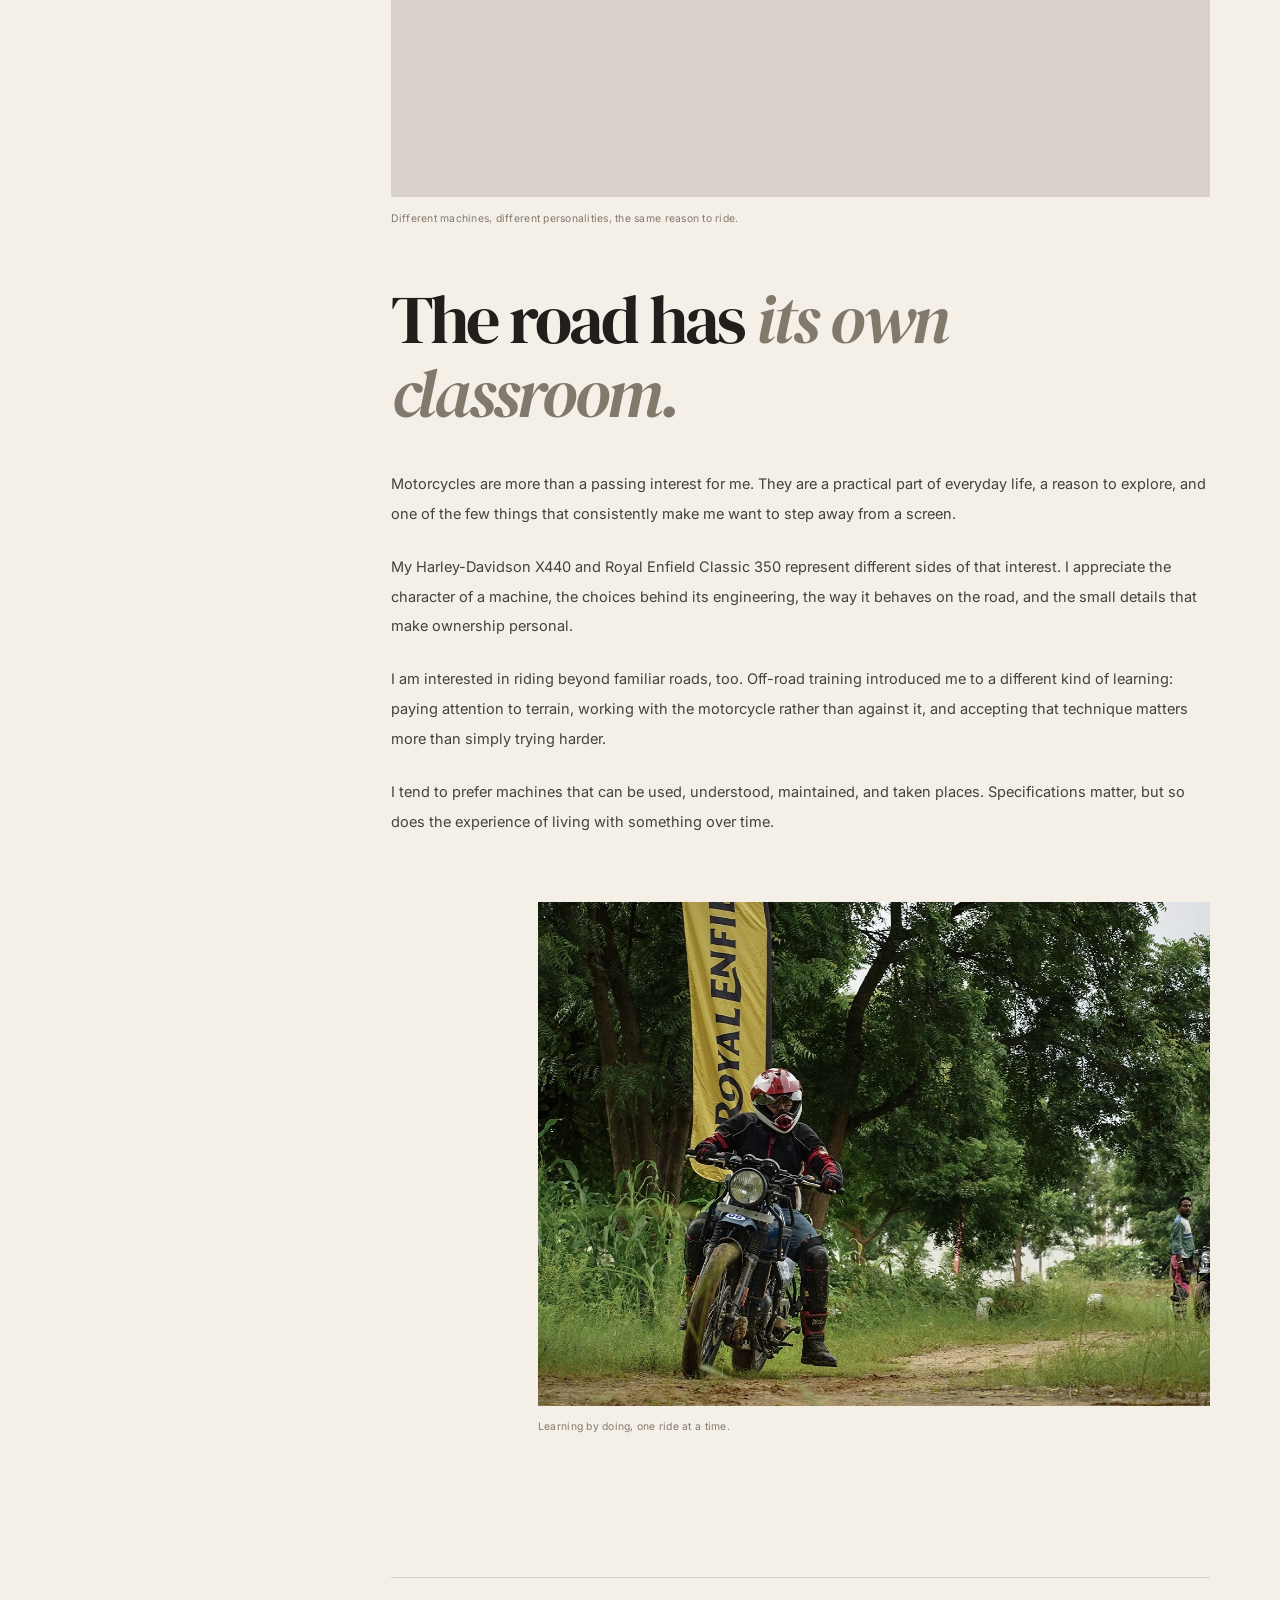
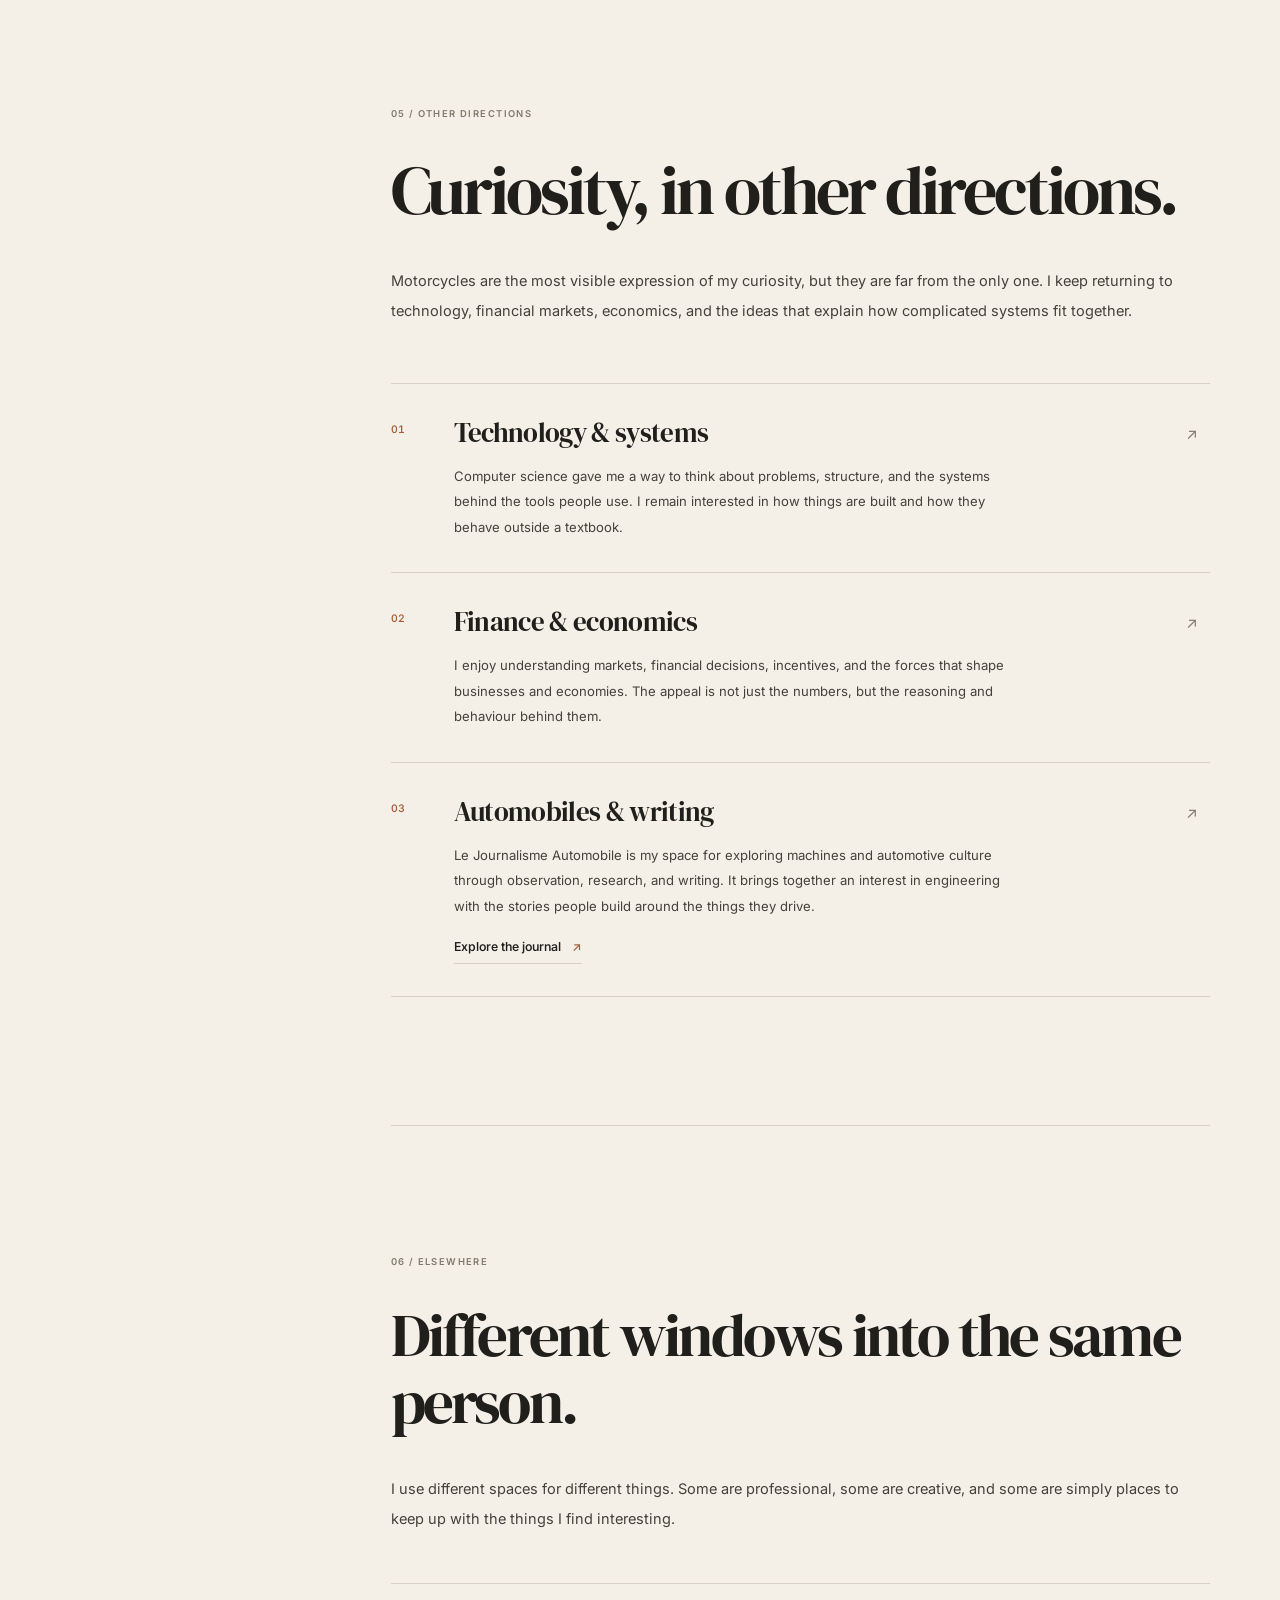
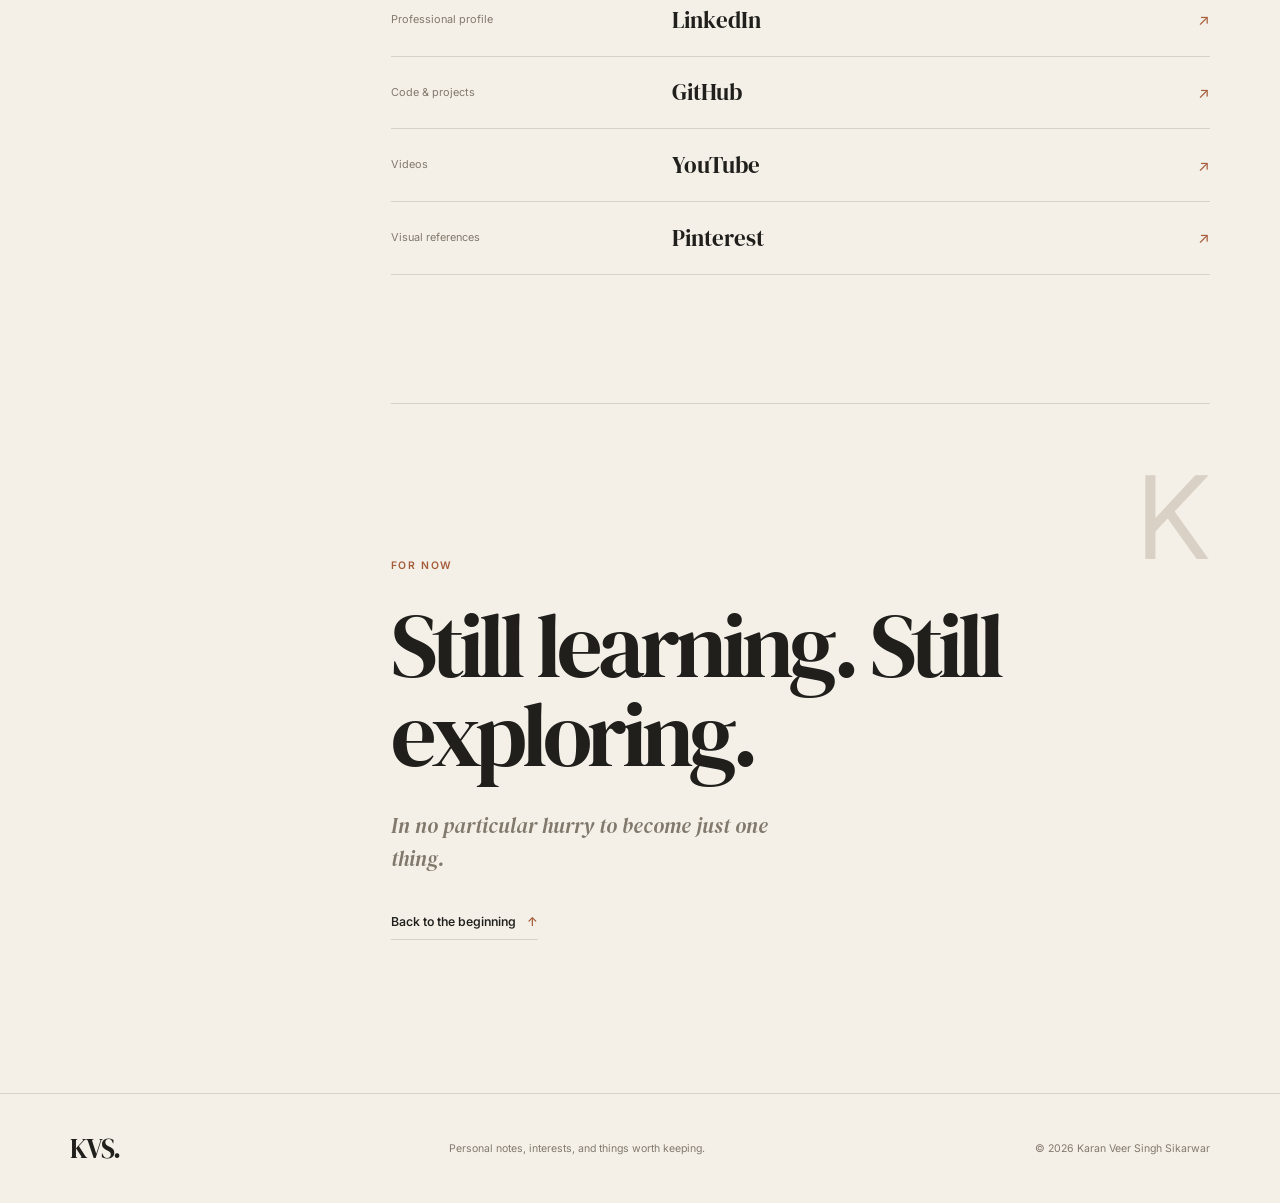
==== commit 2f1123f6: "Update Open Graph image URL from JPG to JPG" ====
--- a/about/index.html
+++ b/about/index.html
@@ -1,3 +1,4 @@
+
 <!DOCTYPE html>
 <html lang="en">
 <head>
@@ -16,14 +17,14 @@
 <meta property="og:title" content="About Karan Veer Singh Sikarwar">
 <meta property="og:description" content="From Sohar to India, and through technology, machines, finance, and the things that keep me curious.">
 <meta property="og:url" content="https://karanveersingh05.github.io/links.to.me/about/">
-<meta property="og:image" content="https://karanveersingh05.github.io/links.to.me/about/assets/og-about.jpg">
+<meta property="og:image" content="https://karanveersingh05.github.io/links.to.me/about/assets/og-about.JPG">
 <meta property="og:image:alt" content="A personal introduction to Karan Veer Singh Sikarwar">
 <meta property="profile:first_name" content="Karan Veer">
 <meta property="profile:last_name" content="Singh Sikarwar">
 <meta name="twitter:card" content="summary_large_image">
 <meta name="twitter:title" content="About Karan Veer Singh Sikarwar">
 <meta name="twitter:description" content="A little about me, beyond the profile.">
-<meta name="twitter:image" content="https://karanveersingh05.github.io/links.to.me/about/assets/og-about.jpg">
+<meta name="twitter:image" content="https://karanveersingh05.github.io/links.to.me/about/assets/og-about.JPG">
 <script type="application/ld+json">
 {
 "@context": "https://schema.org",
@@ -185,7 +186,7 @@
     class="curiosity-curve"
     id="curiosity-curve"
     aria-labelledby="curiosity-curve-title"
->
+  >
     <div class="curiosity-curve__heading">
         <p class="curiosity-curve__eyebrow">A FIELD NOTE</p>
         <h3 id="curiosity-curve-title">The curiosity curve.</h3>
--- a/about/style.css
+++ b/about/style.css
@@ -820,7 +820,7 @@
     }
 
     .site-nav a {
-        font-size: 0.7rem;
+        font-size: 0.85rem; /* Increased size by ~20% */
     }
 
     .hero {
@@ -1006,7 +1006,7 @@
     }
 
     .site-nav a {
-        font-size: 0.65rem;
+        font-size: 0.78rem; /* Increased size by ~20% */
     }
 
     .theme-toggle__label {
@@ -1163,3 +1163,220 @@
         transition: none;
     }
 }
+
+
+/* The Curiosity Curve */
+.curiosity-curve {
+    --curve-draw-duration: 2200ms; /* Slowed down from 1150ms */
+    margin: 2.8rem 0 2.5rem;
+    padding: 1.7rem 0 1.5rem;
+    border-top: 1px solid var(--line);
+    border-bottom: 1px solid var(--line);
+}
+
+.curiosity-curve__heading {
+    max-width: 460px;
+}
+
+.curiosity-curve__eyebrow {
+    margin: 0 0 0.7rem;
+    color: var(--accent);
+    font-size: 0.59rem;
+    font-weight: 600;
+    letter-spacing: 0.15em;
+    line-height: 1.7;
+}
+
+.curiosity-curve__heading h3 {
+    margin: 0;
+    color: var(--ink);
+    font-family: var(--font-display);
+    font-size: clamp(1.8rem, 3.3vw, 2.55rem);
+    font-weight: 400;
+    letter-spacing: -0.045em;
+    line-height: 1.15;
+}
+
+.curiosity-curve__intro {
+    max-width: 380px;
+    margin: 0.8rem 0 0;
+    color: var(--muted);
+    font-size: 0.76rem;
+    line-height: 1.85;
+}
+
+.curiosity-curve__plot {
+    width: 100%;
+    margin-top: 1.1rem;
+}
+
+.curiosity-curve__svg {
+    display: block;
+    width: 100%;
+    height: auto;
+    overflow: visible;
+}
+
+.curiosity-curve__grid path {
+    fill: none;
+    stroke: var(--line);
+    stroke-width: 0.8;
+    stroke-dasharray: 2 5;
+    vector-effect: non-scaling-stroke;
+}
+
+.curiosity-curve__axes path {
+    fill: none;
+    stroke: var(--muted);
+    stroke-width: 1;
+    vector-effect: non-scaling-stroke;
+}
+
+.curiosity-curve__axis {
+    stroke-linecap: round;
+    stroke-linejoin: round;
+}
+
+.curiosity-curve__svg text {
+    fill: var(--muted);
+    font-family: var(--font-body);
+    font-size: 9px;
+    font-weight: 550;
+    letter-spacing: 0.11em;
+}
+
+.curiosity-curve__endpoint-label {
+    fill: var(--accent) !important;
+    font-size: 8px !important;
+}
+
+.curiosity-curve__line {
+    stroke: var(--accent);
+    stroke-width: 2.2;
+    stroke-linecap: round;
+    stroke-linejoin: round;
+    vector-effect: non-scaling-stroke;
+}
+
+.curiosity-curve__endpoint {
+    fill: var(--accent);
+    stroke: var(--paper);
+    stroke-width: 2;
+    vector-effect: non-scaling-stroke;
+}
+
+.curiosity-curve__scale {
+    display: flex;
+    justify-content: space-between;
+    margin-top: -0.2rem;
+    color: var(--muted);
+    font-size: 0.56rem;
+    font-weight: 550;
+    letter-spacing: 0.12em;
+}
+
+.curiosity-curve__caption {
+    margin-top: 1.1rem;
+    color: var(--muted);
+    font-family: var(--font-display);
+    font-size: 1rem;
+    font-style: italic;
+    line-height: 1.6;
+}
+
+/* Only activate the drawn effect when JavaScript enables it. */
+.curiosity-curve.is-animated .curiosity-curve__axis {
+    stroke-dasharray: 500;
+    stroke-dashoffset: 500;
+    transition: stroke-dashoffset 800ms ease-out; /* Slowed down from 500ms */
+}
+
+.curiosity-curve.is-animated .curiosity-curve__line {
+    stroke-dasharray: 700;
+    stroke-dashoffset: 700;
+    transition:
+        stroke-dashoffset var(--curve-draw-duration)
+        cubic-bezier(0.22, 1, 0.36, 1);
+}
+
+.curiosity-curve.is-animated .curiosity-curve__endpoint {
+    opacity: 0;
+    transform: scale(0.6);
+    transform-box: fill-box;
+    transform-origin: center;
+    transition:
+        opacity 300ms ease-out,
+        transform 400ms cubic-bezier(0.22, 1, 0.36, 1);
+}
+
+.curiosity-curve.is-animated.is-visible .curiosity-curve__axis {
+    stroke-dashoffset: 0;
+}
+
+.curiosity-curve.is-animated.is-visible .curiosity-curve__line {
+    stroke-dashoffset: 0;
+    transition-delay: 600ms; /* Delayed further from 350ms */
+}
+
+.curiosity-curve.is-animated.is-visible .curiosity-curve__endpoint {
+    opacity: 1;
+    transform: scale(1);
+    transition-delay: 2800ms; /* Pushed back from 1150ms to match the new slow curve rendering time */
+}
+
+@media (max-width: 760px) {
+    .curiosity-curve {
+        margin-top: 2.2rem;
+        margin-bottom: 2.2rem;
+        padding-top: 1.4rem;
+        padding-bottom: 1.3rem;
+    }
+
+    .curiosity-curve__plot {
+        margin-top: 1.3rem;
+    }
+
+    .curiosity-curve__svg text {
+        font-size: 10px;
+    }
+
+    .curiosity-curve__endpoint-label {
+        font-size: 8px !important;
+    }
+
+    .curiosity-curve__caption {
+        font-size: 0.96rem;
+    }
+}
+
+@media (prefers-reduced-motion: reduce) {
+    .curiosity-curve.is-animated .curiosity-curve__axis,
+    .curiosity-curve.is-animated .curiosity-curve__line {
+        stroke-dasharray: none;
+        stroke-dashoffset: 0;
+        transition: none;
+    }
+
+    .curiosity-curve.is-animated .curiosity-curve__endpoint {
+        opacity: 1;
+        transform: none;
+        transition: none;
+    }
+}
+
+@media print {
+    .curiosity-curve {
+        break-inside: avoid;
+    }
+
+    .curiosity-curve.is-animated .curiosity-curve__axis,
+    .curiosity-curve.is-animated .curiosity-curve__line {
+        stroke-dasharray: none;
+        stroke-dashoffset: 0;
+    }
+
+    .curiosity-curve.is-animated .curiosity-curve__endpoint {
+        opacity: 1;
+        transform: none;
+    }
+}
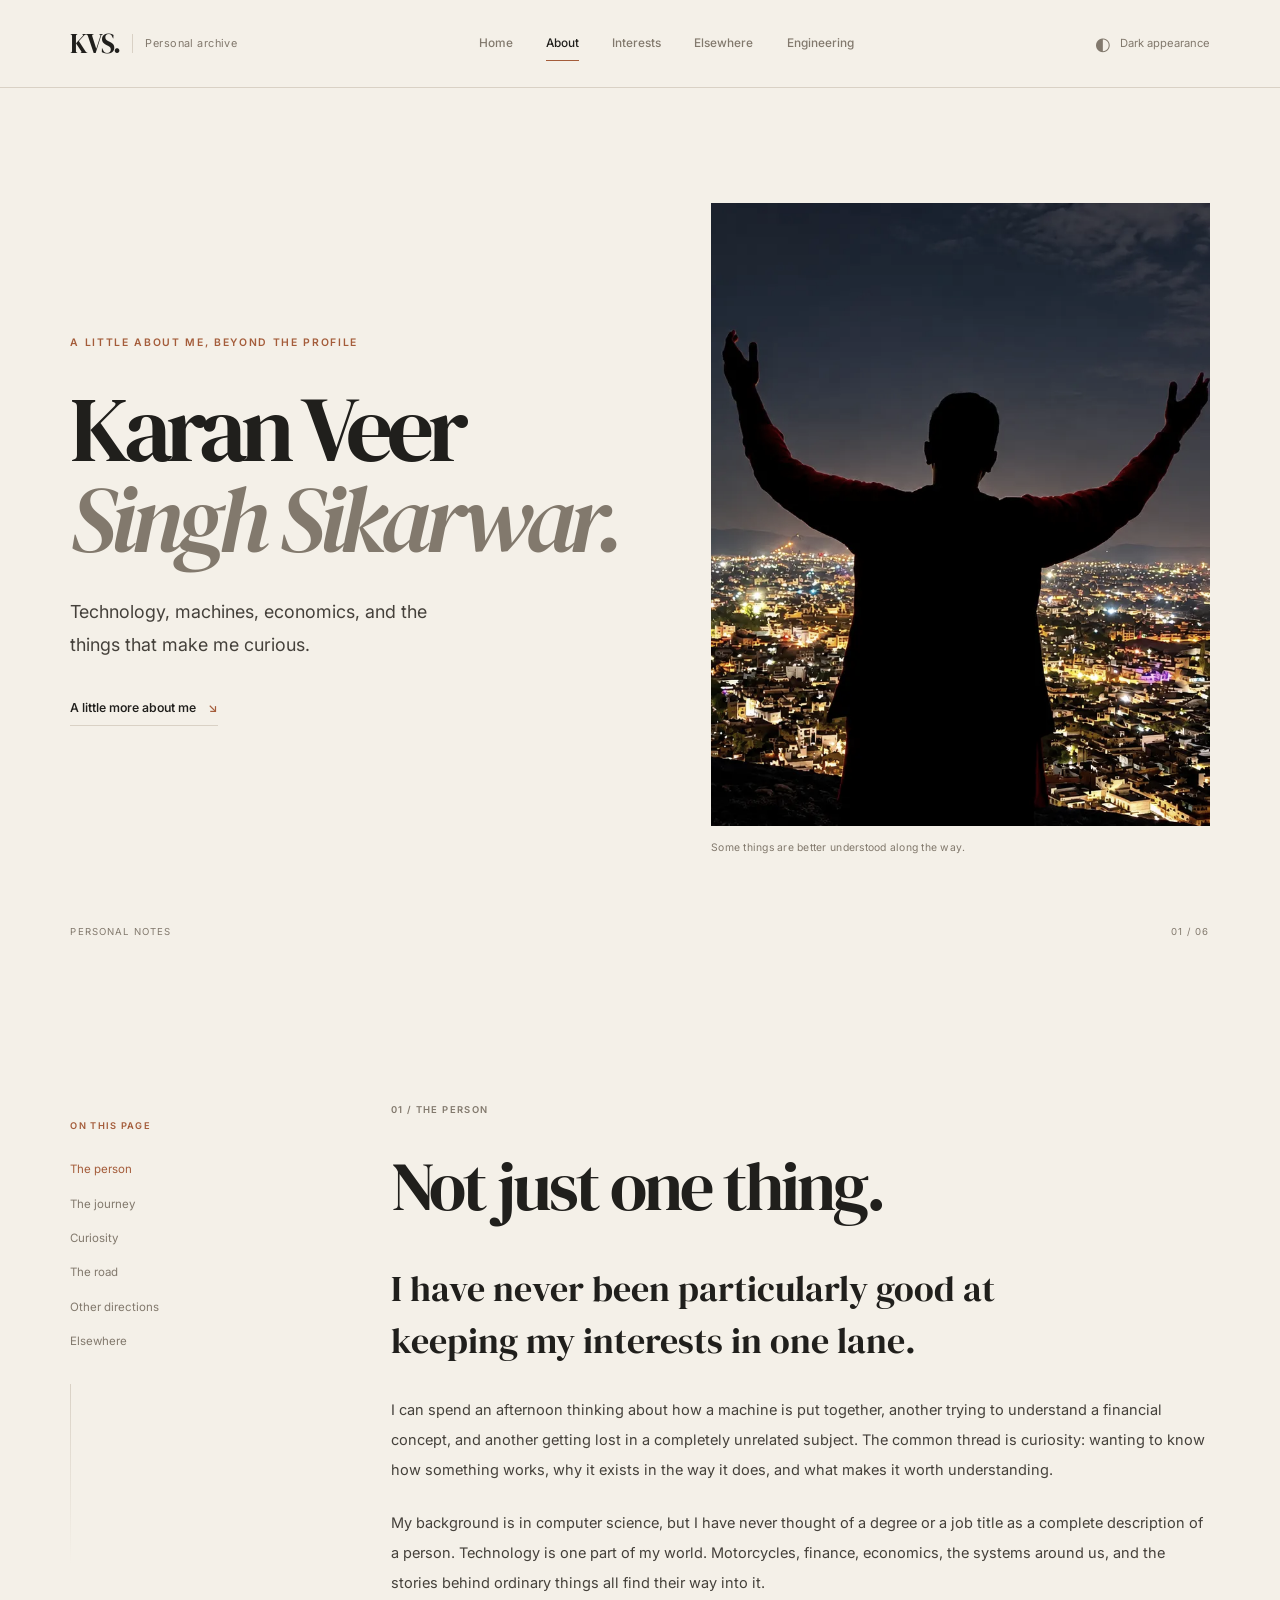
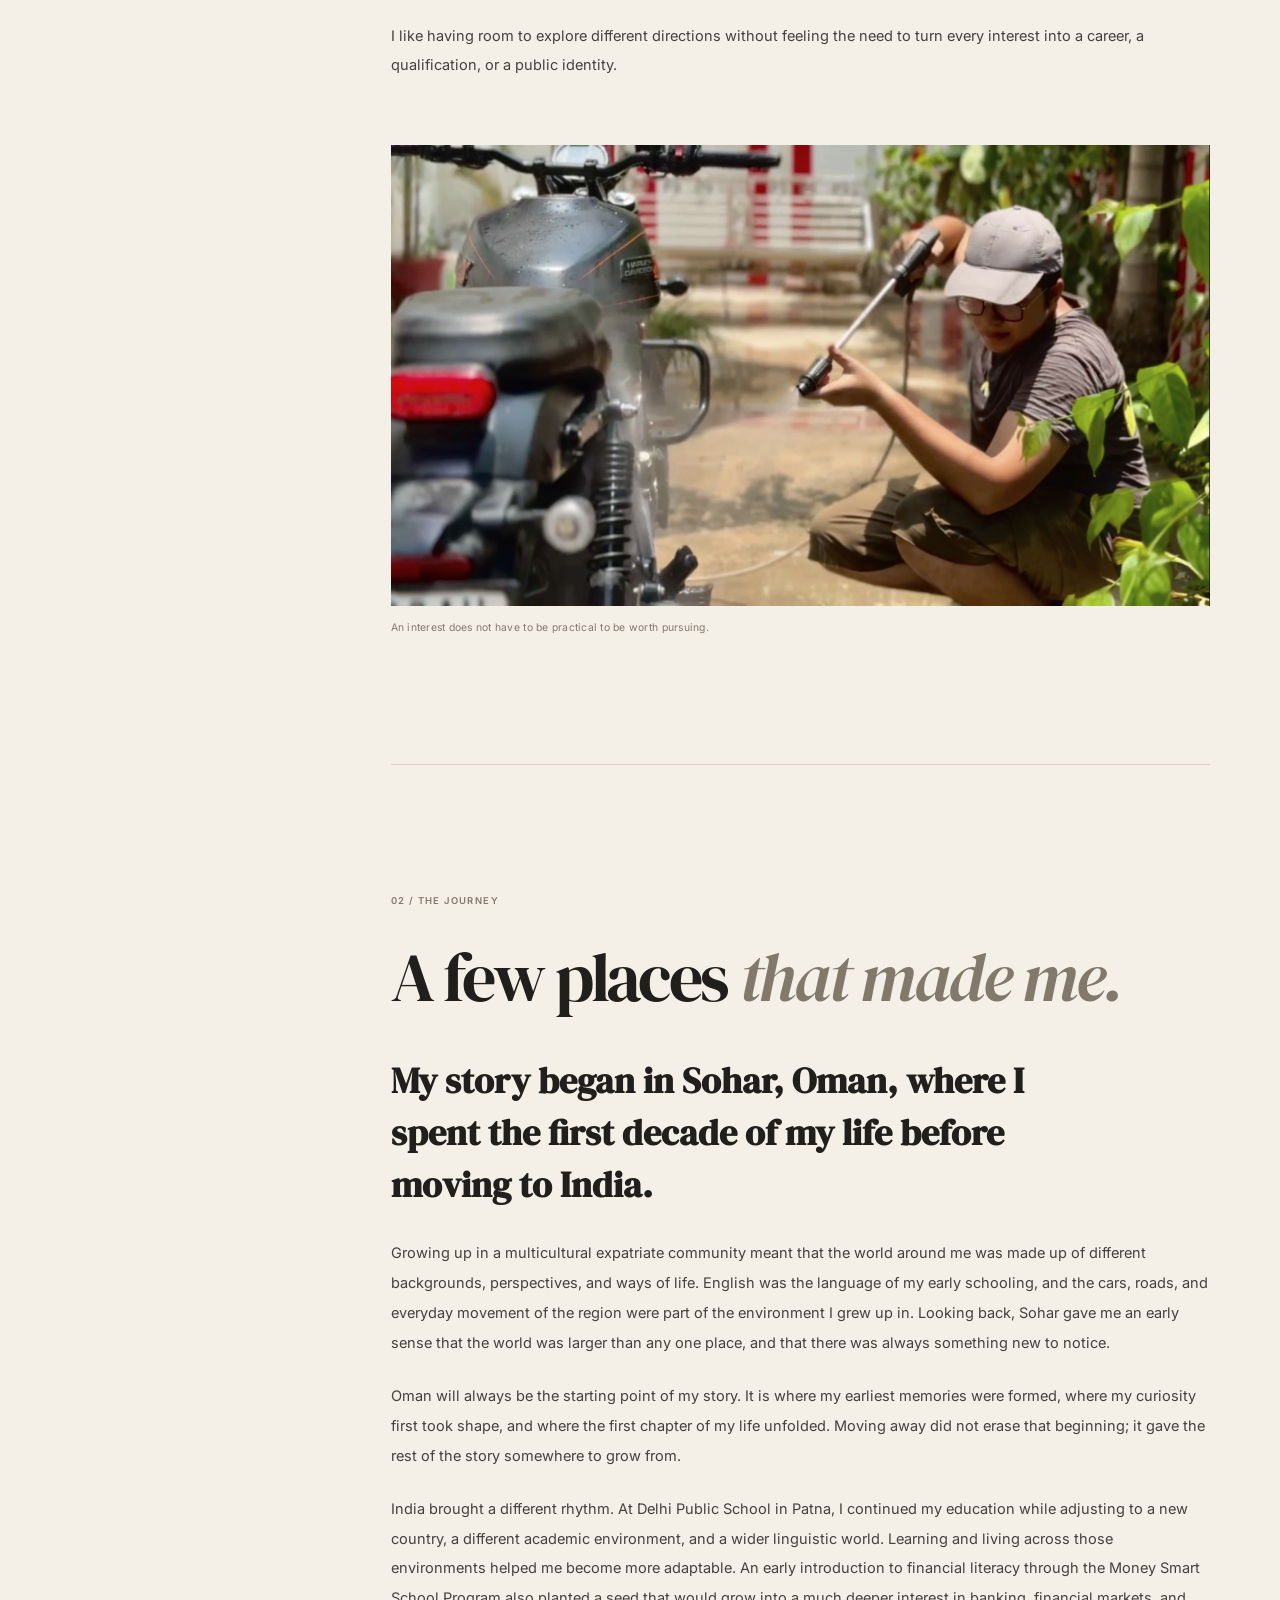
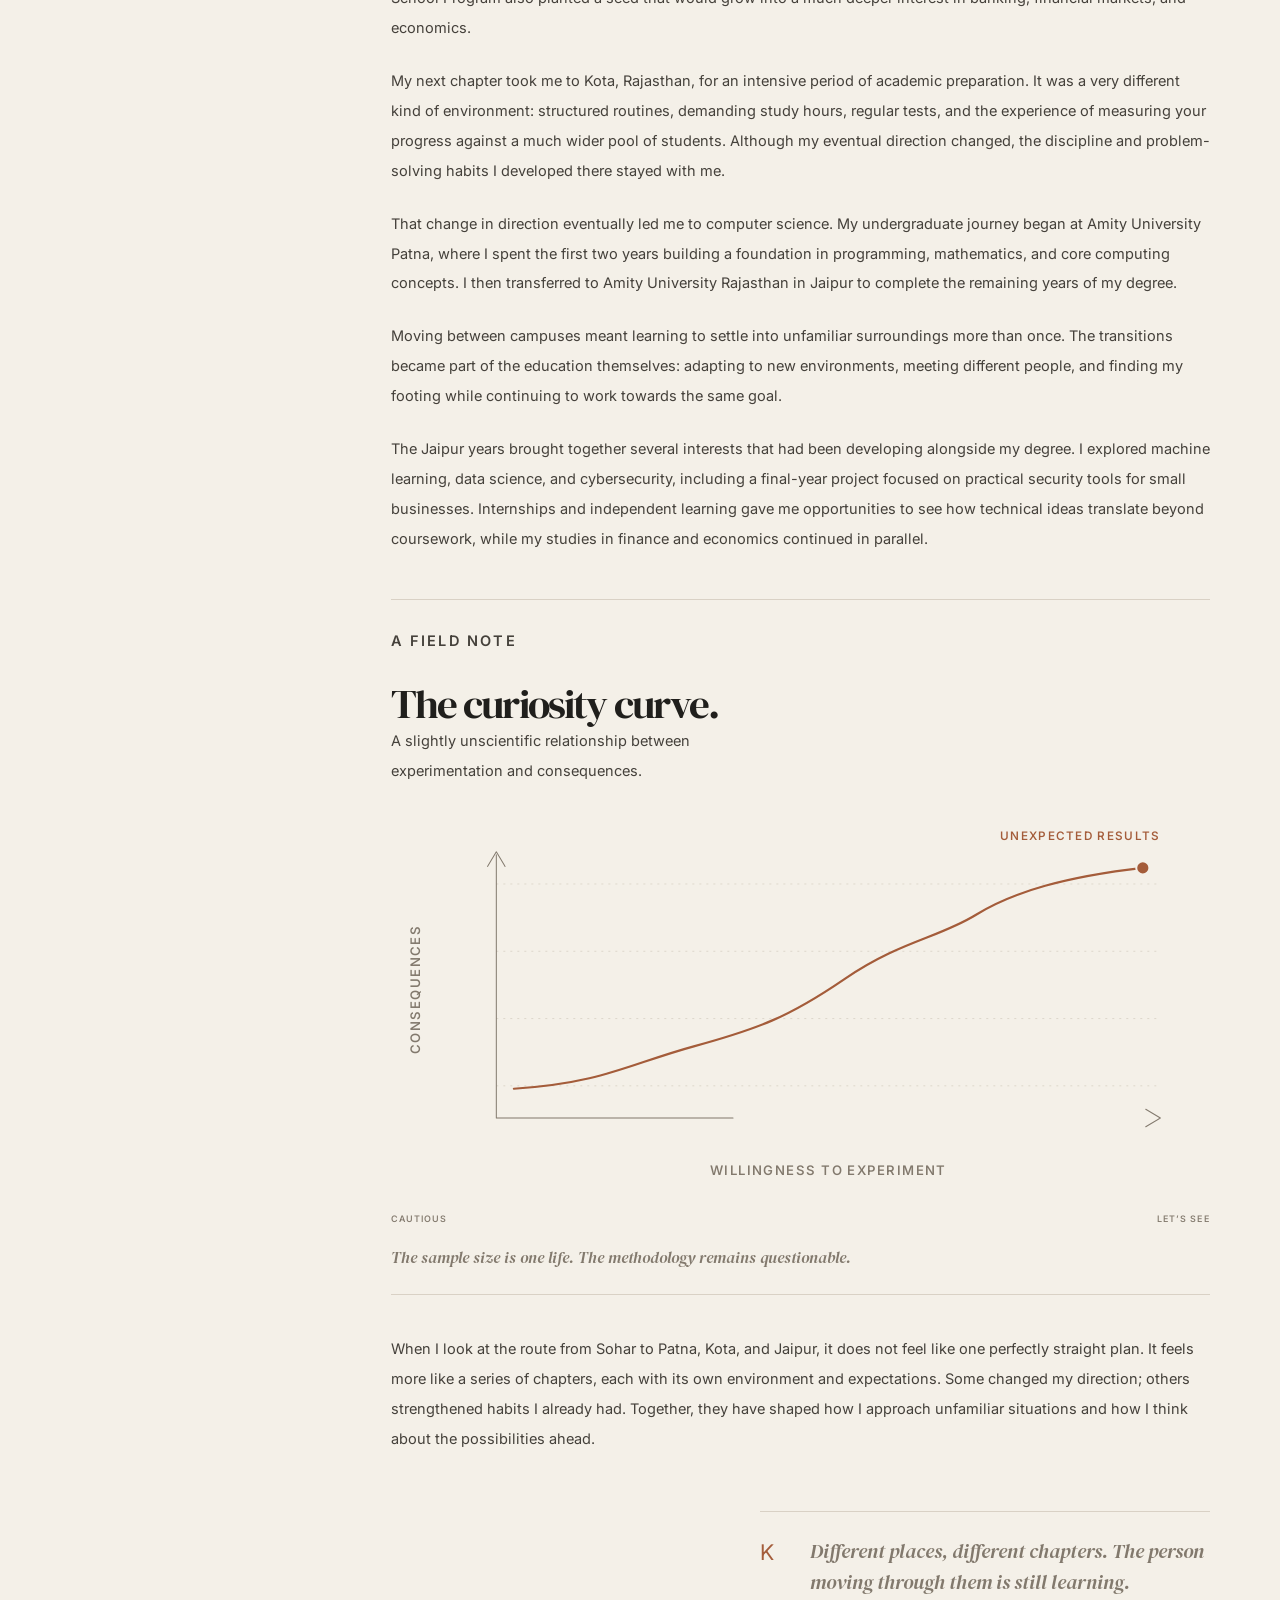
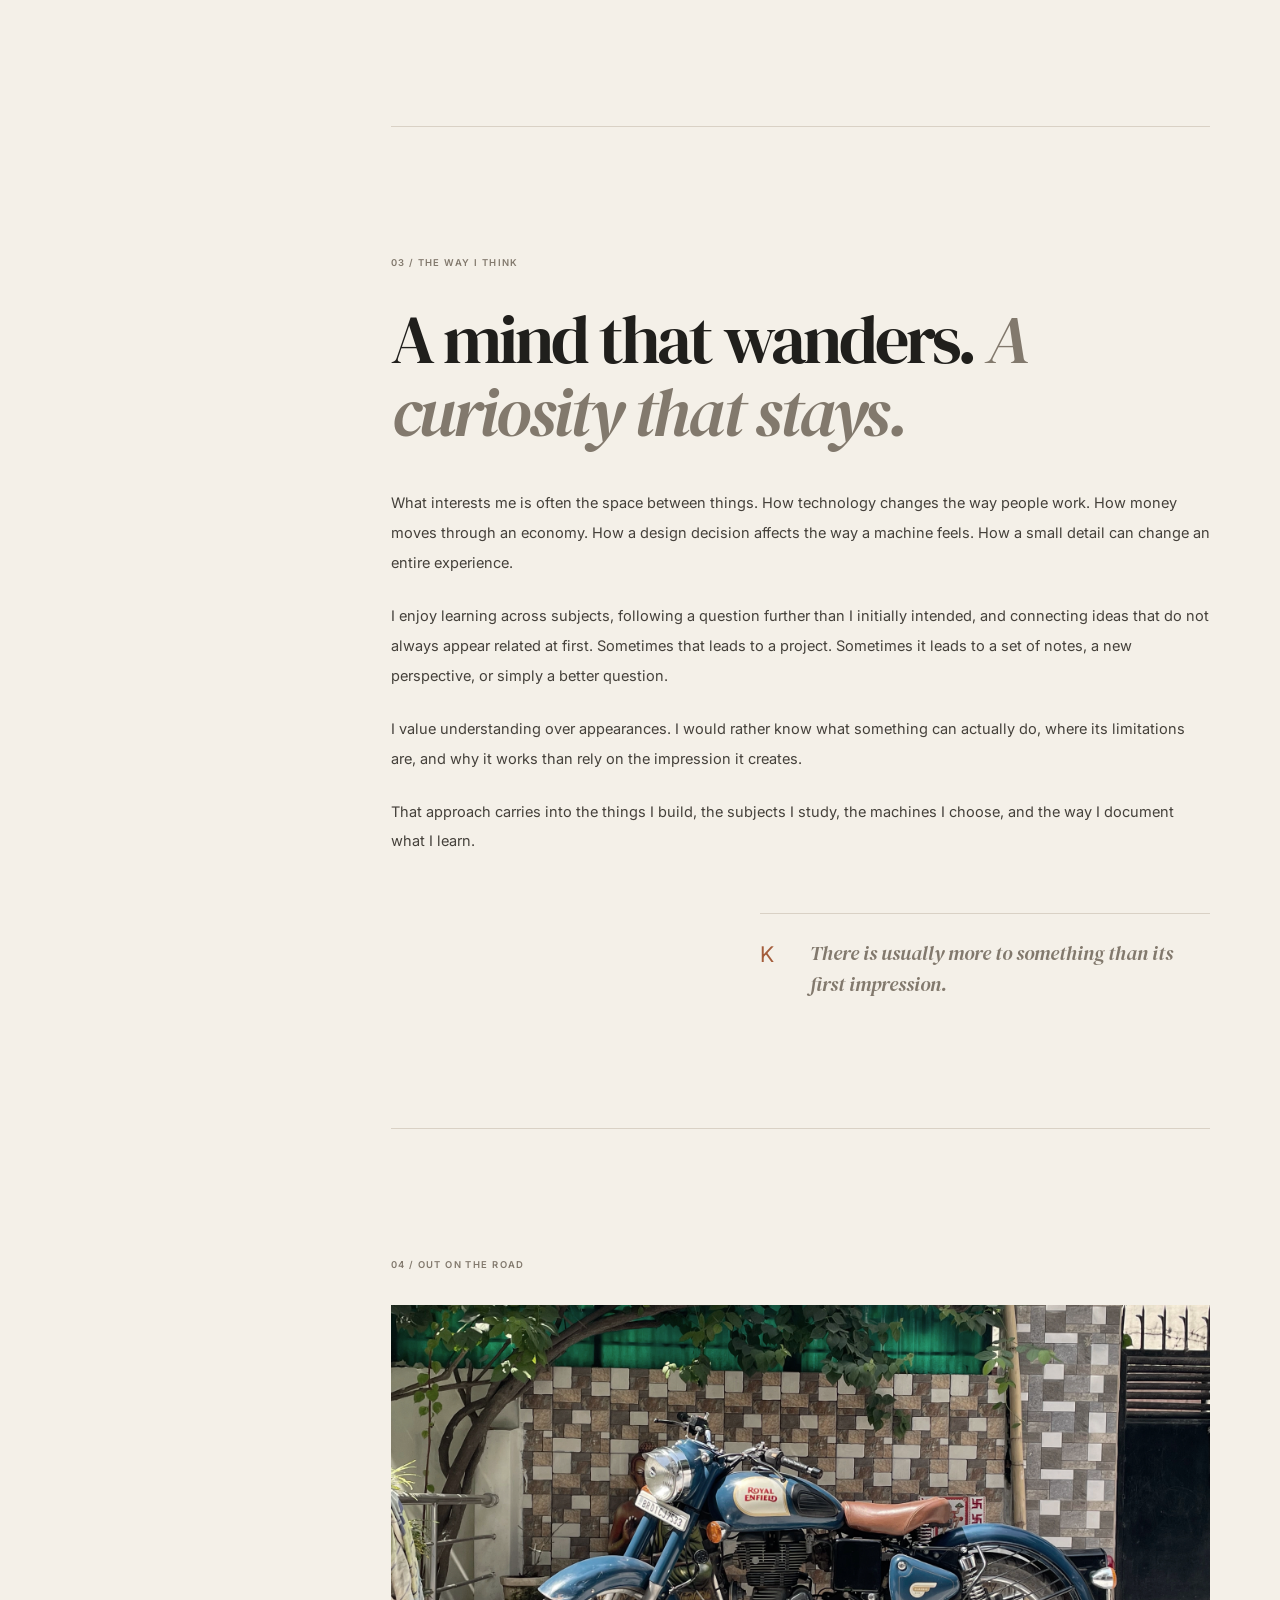
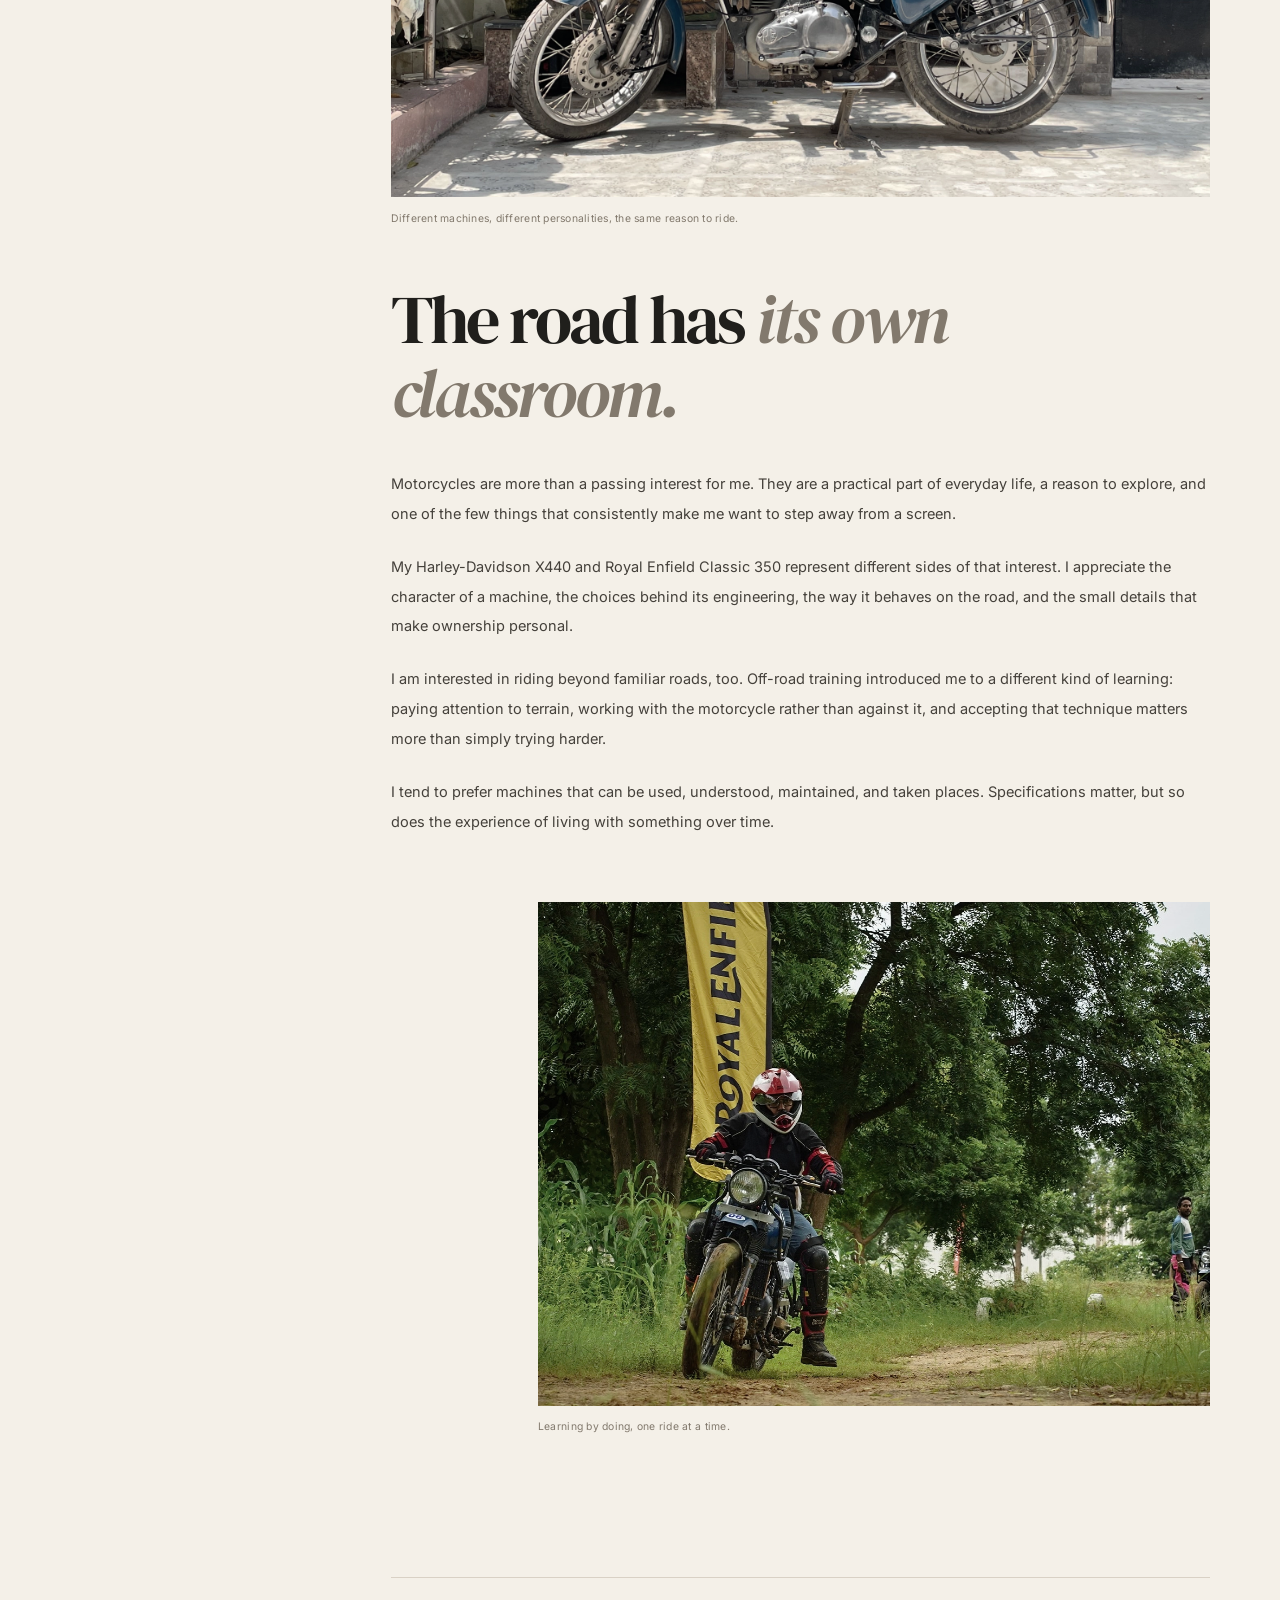
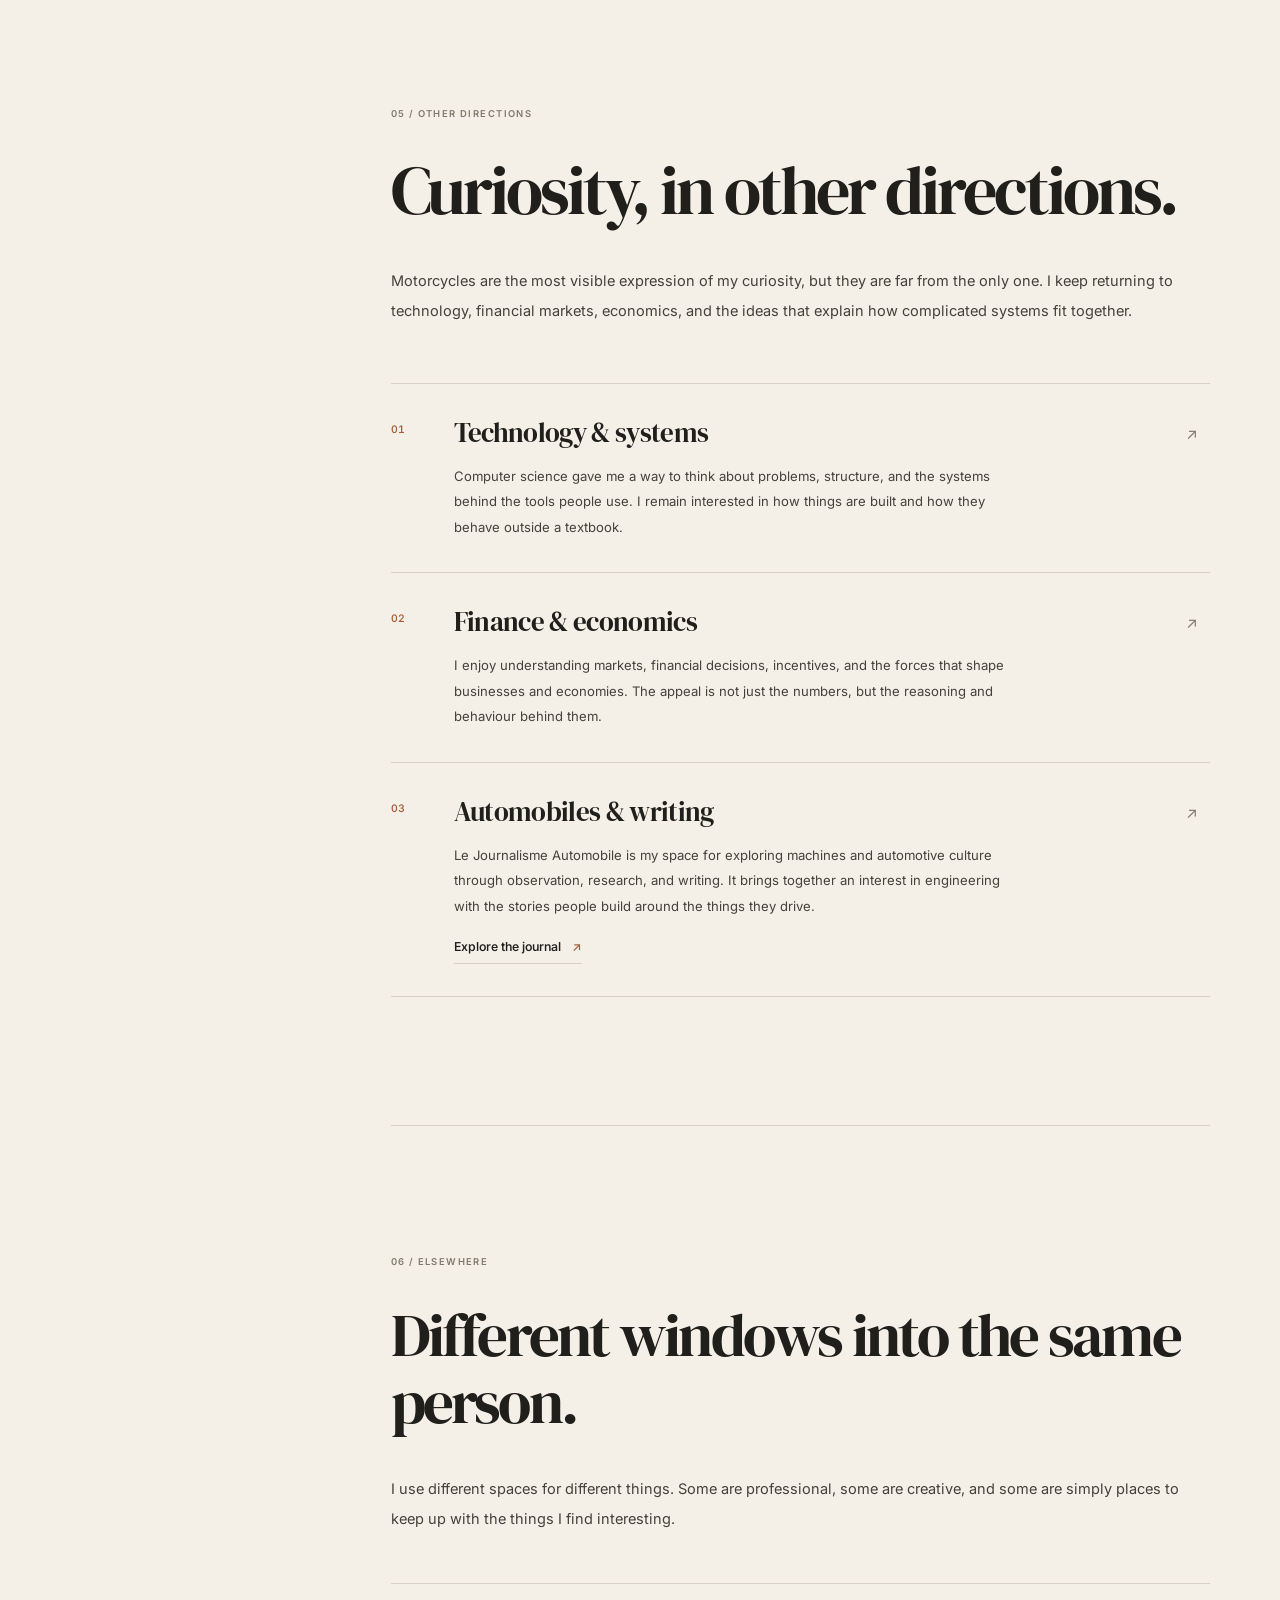
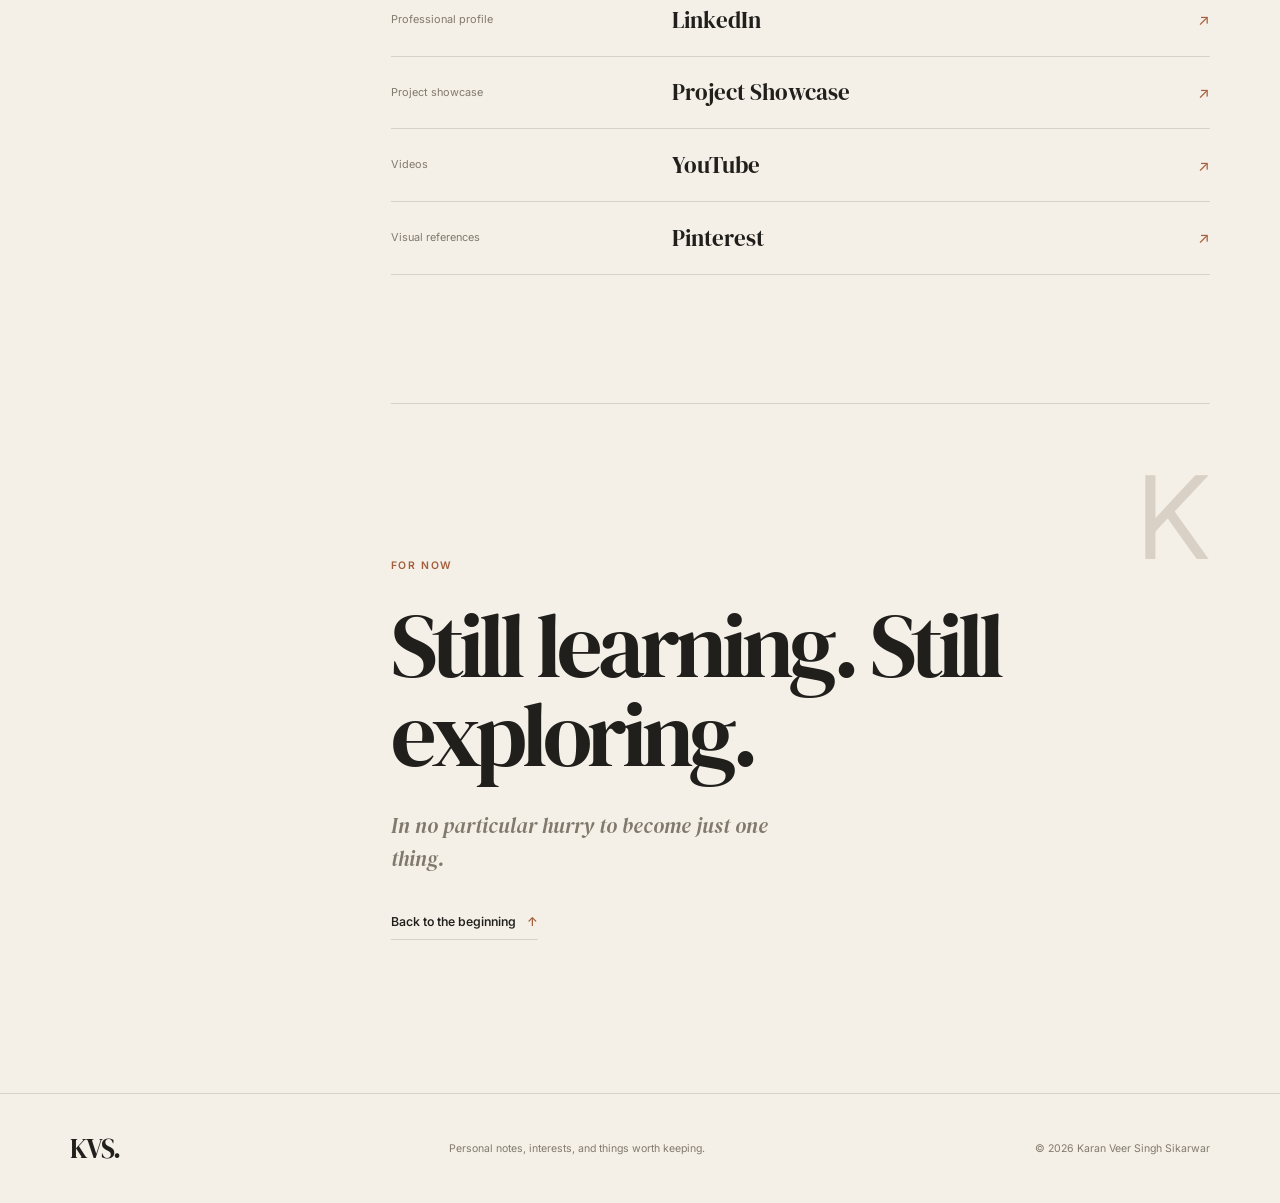
==== commit bad975d9: "Update index.html" ====
--- a/about/index.html
+++ b/about/index.html
@@ -1,4 +1,3 @@
-
 <!DOCTYPE html>
 <html lang="en">
 <head>
@@ -70,6 +69,7 @@
 <a href="#story" aria-current="page">About</a>
 <a href="#interests">Interests</a>
 <a href="#elsewhere">Elsewhere</a>
+<a href="https://karanveersingh05.github.io/links.to.me/gitcode/">Engineering</a>
 </nav>
 <button class="theme-toggle" type="button" aria-label="Switch colour theme" aria-pressed="false">
 <span class="theme-toggle__icon" aria-hidden="true">◐</span>
@@ -416,9 +416,9 @@
 <span class="elsewhere-links__name">LinkedIn</span>
 <span class="elsewhere-links__arrow" aria-hidden="true">↗</span>
 </a>
-<a href="https://github.com/karanveersingh05" target="_blank" rel="noopener noreferrer">
-<span class="elsewhere-links__label">Code & projects</span>
-<span class="elsewhere-links__name">GitHub</span>
+<a href="https://karanveersingh05.github.io/links.to.me/gitcode/" target="_blank" rel="noopener noreferrer">
+<span class="elsewhere-links__label">Project showcase</span>
+<span class="elsewhere-links__name">Project Showcase</span>
 <span class="elsewhere-links__arrow" aria-hidden="true">↗</span>
 </a>
 <a href="https://www.youtube.com/@karan_singh05" target="_blank" rel="noopener noreferrer">
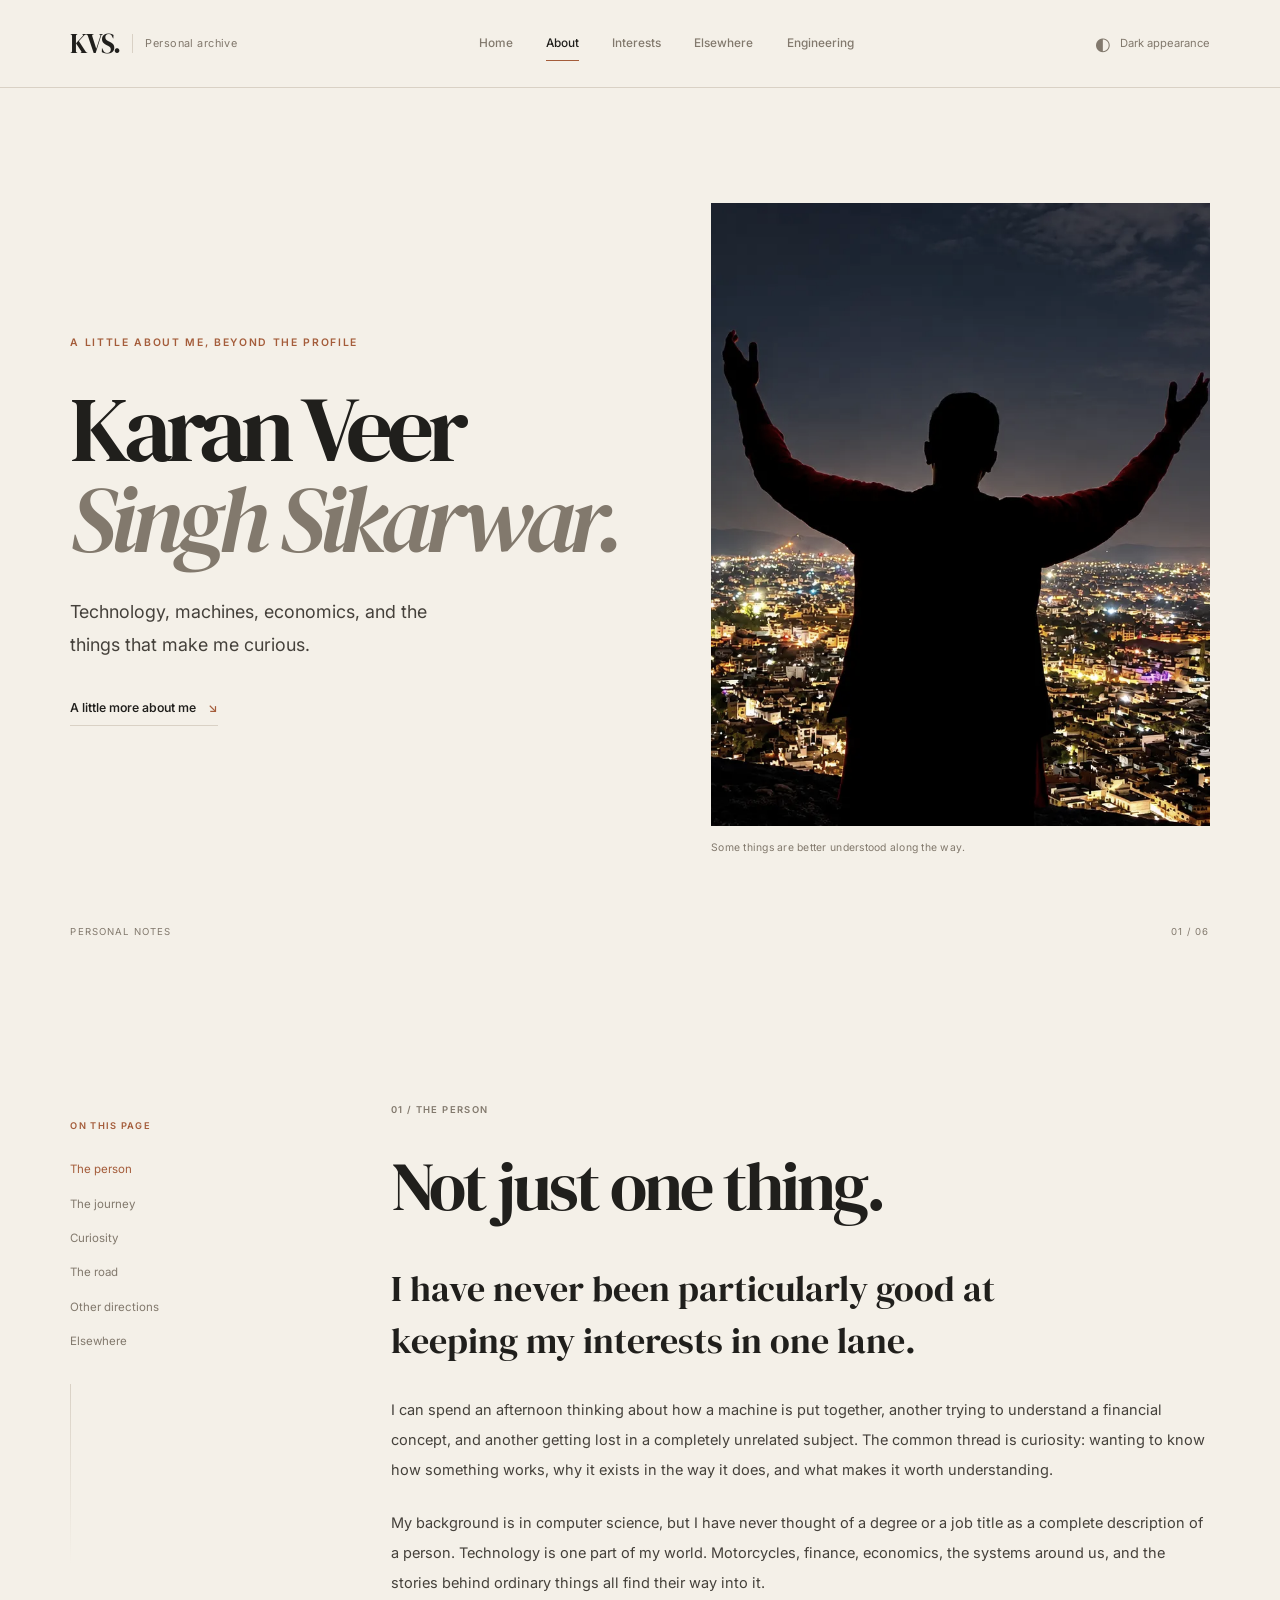
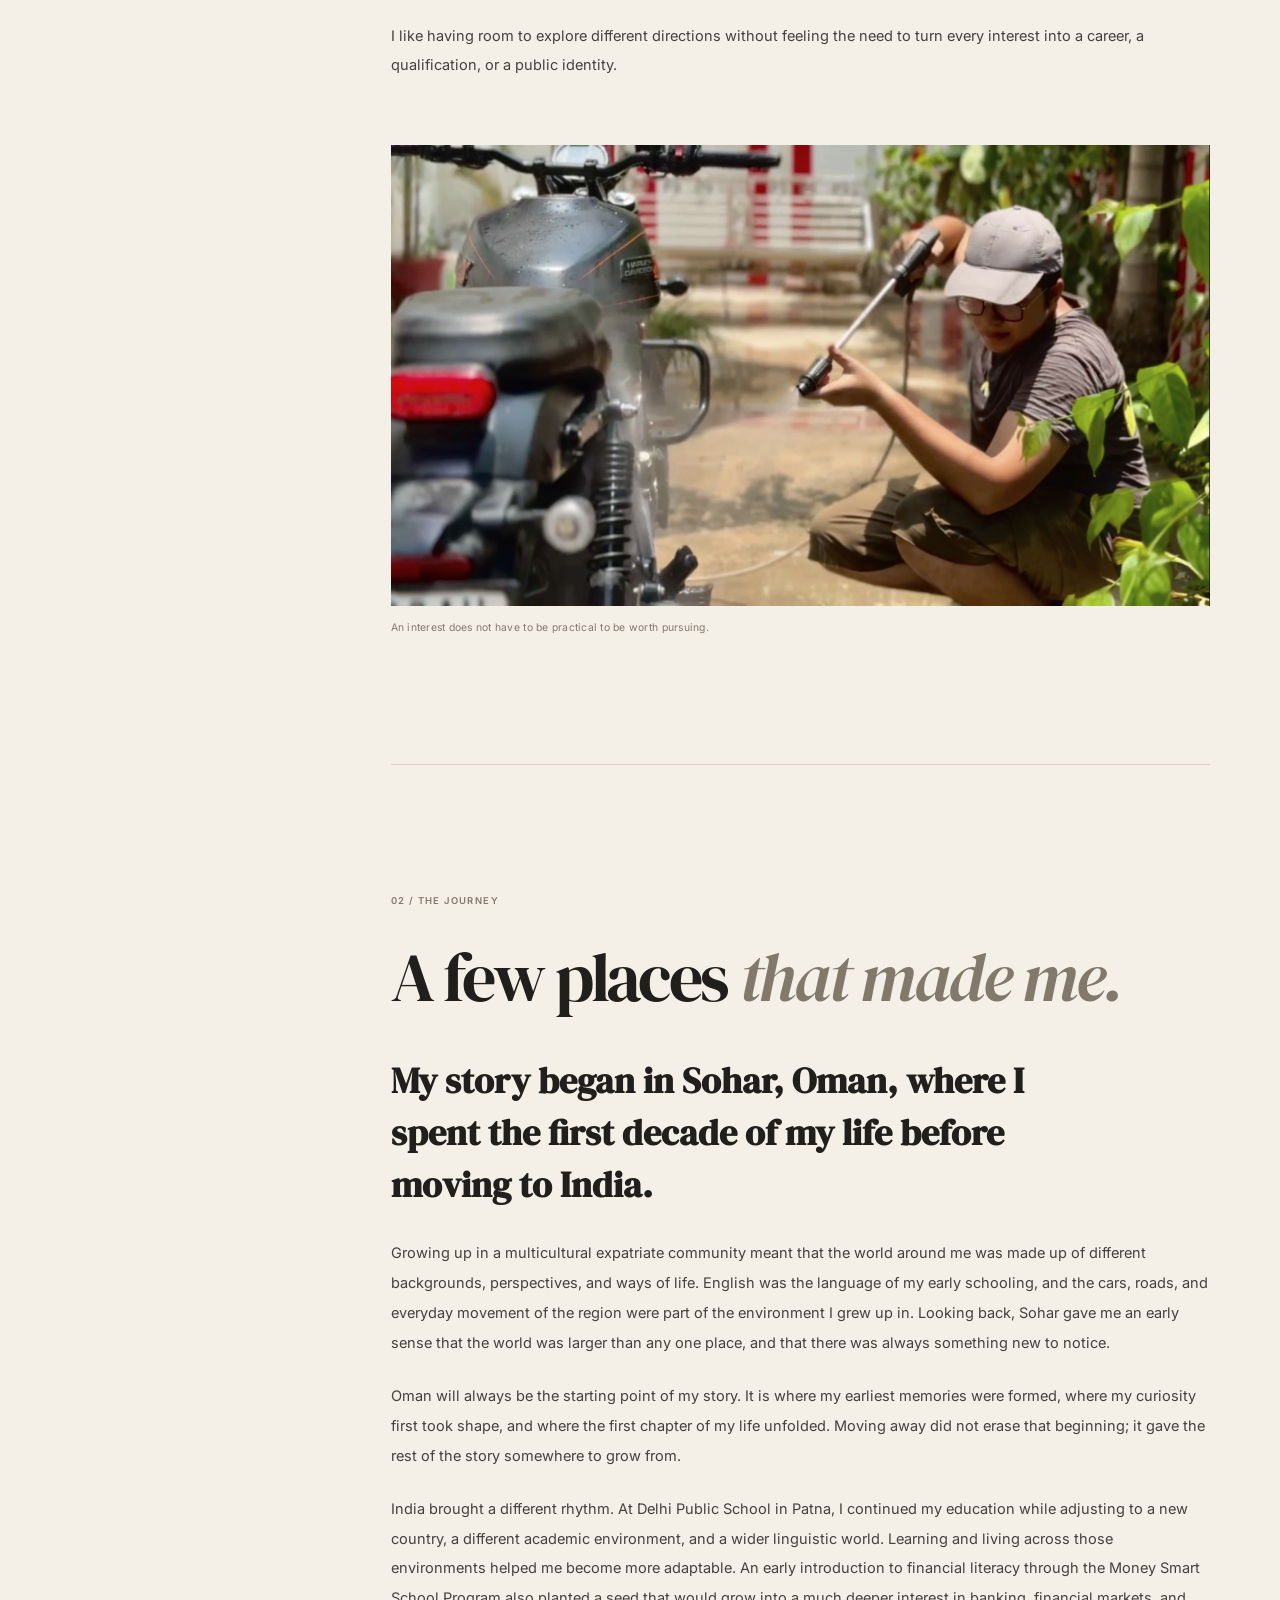
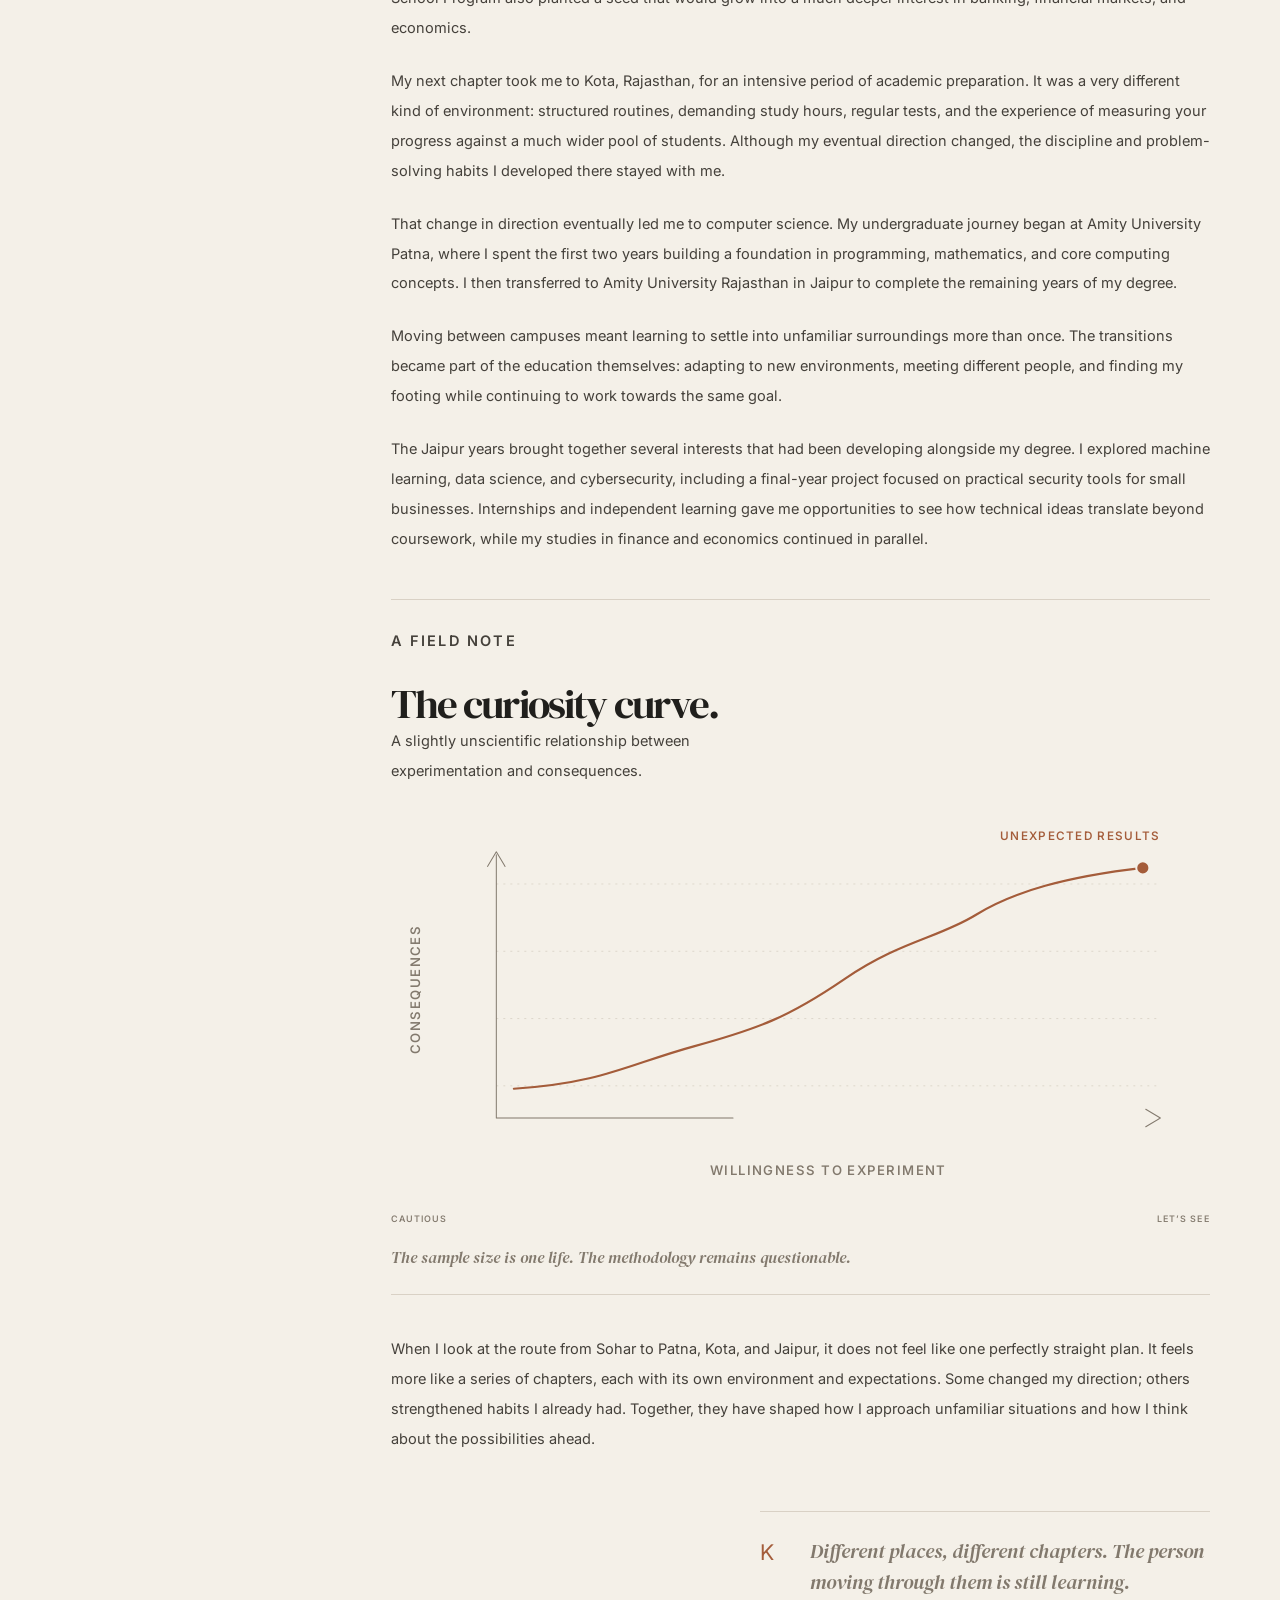
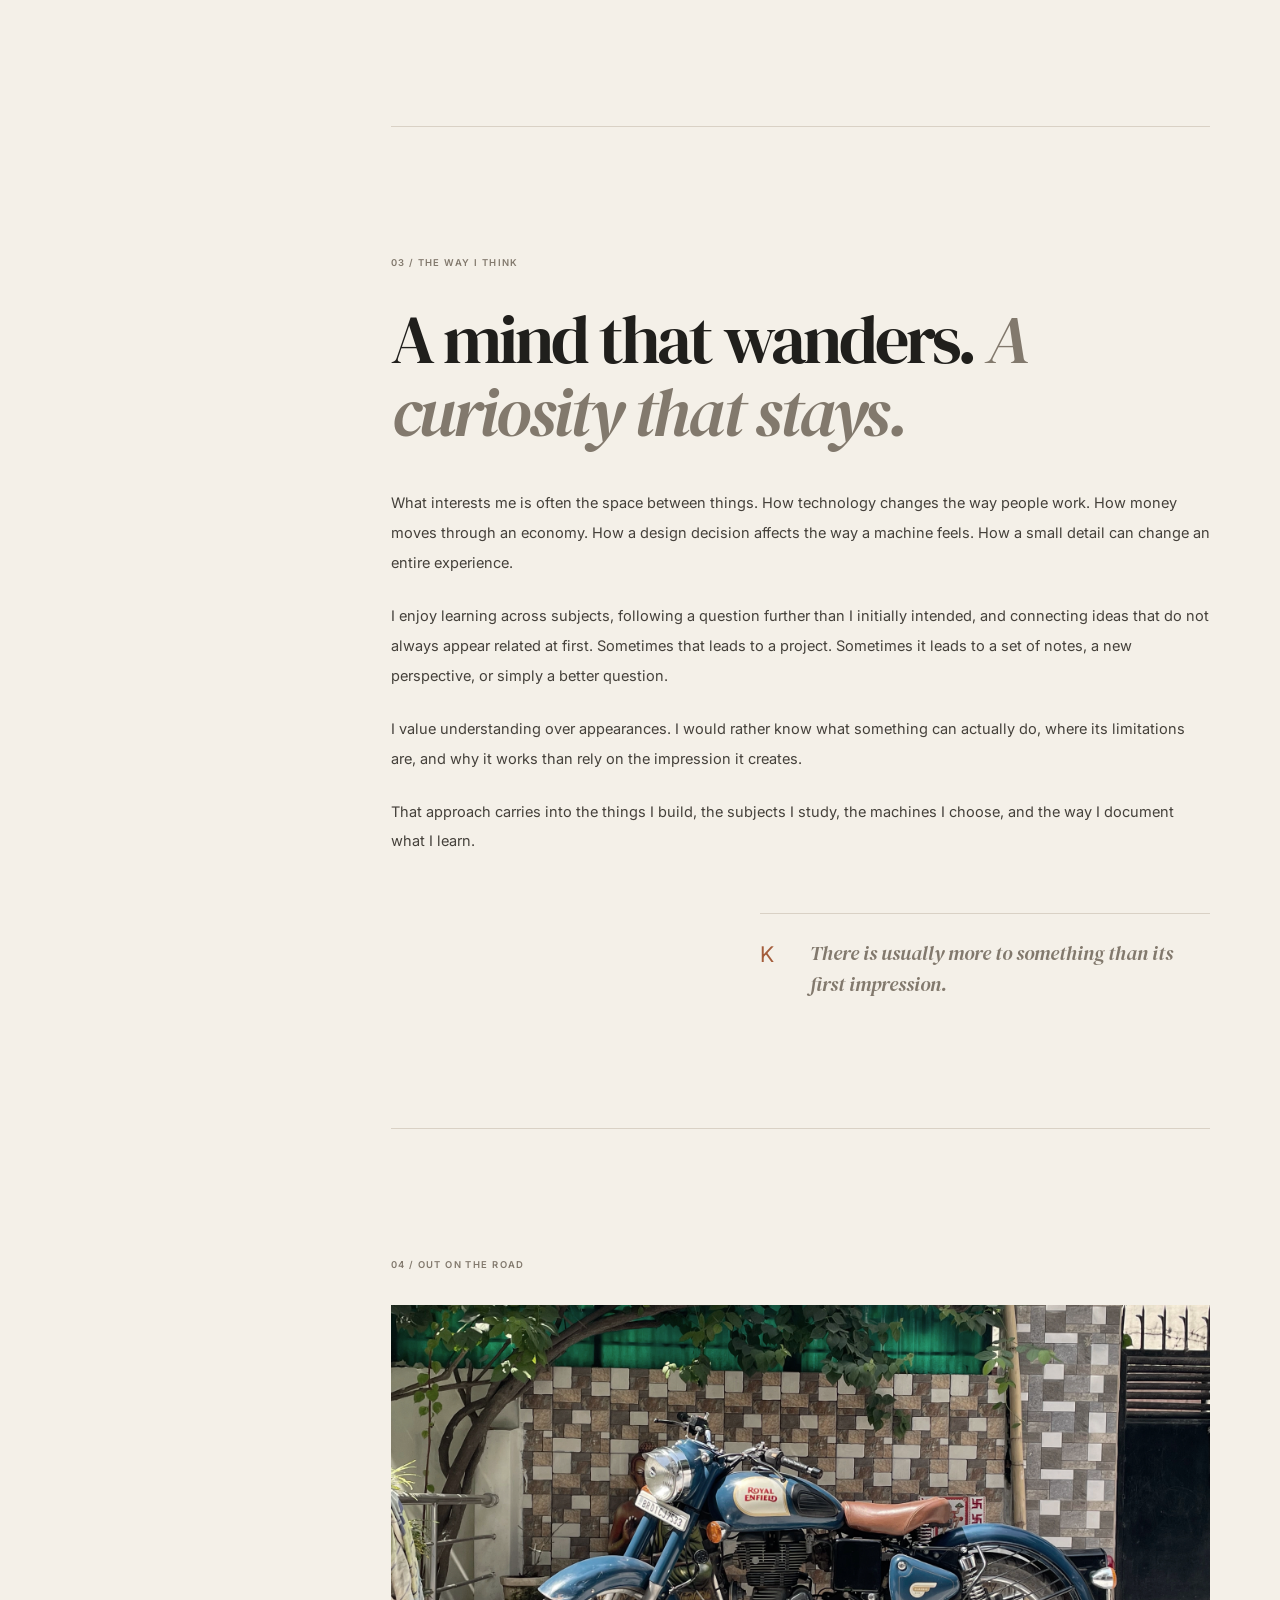
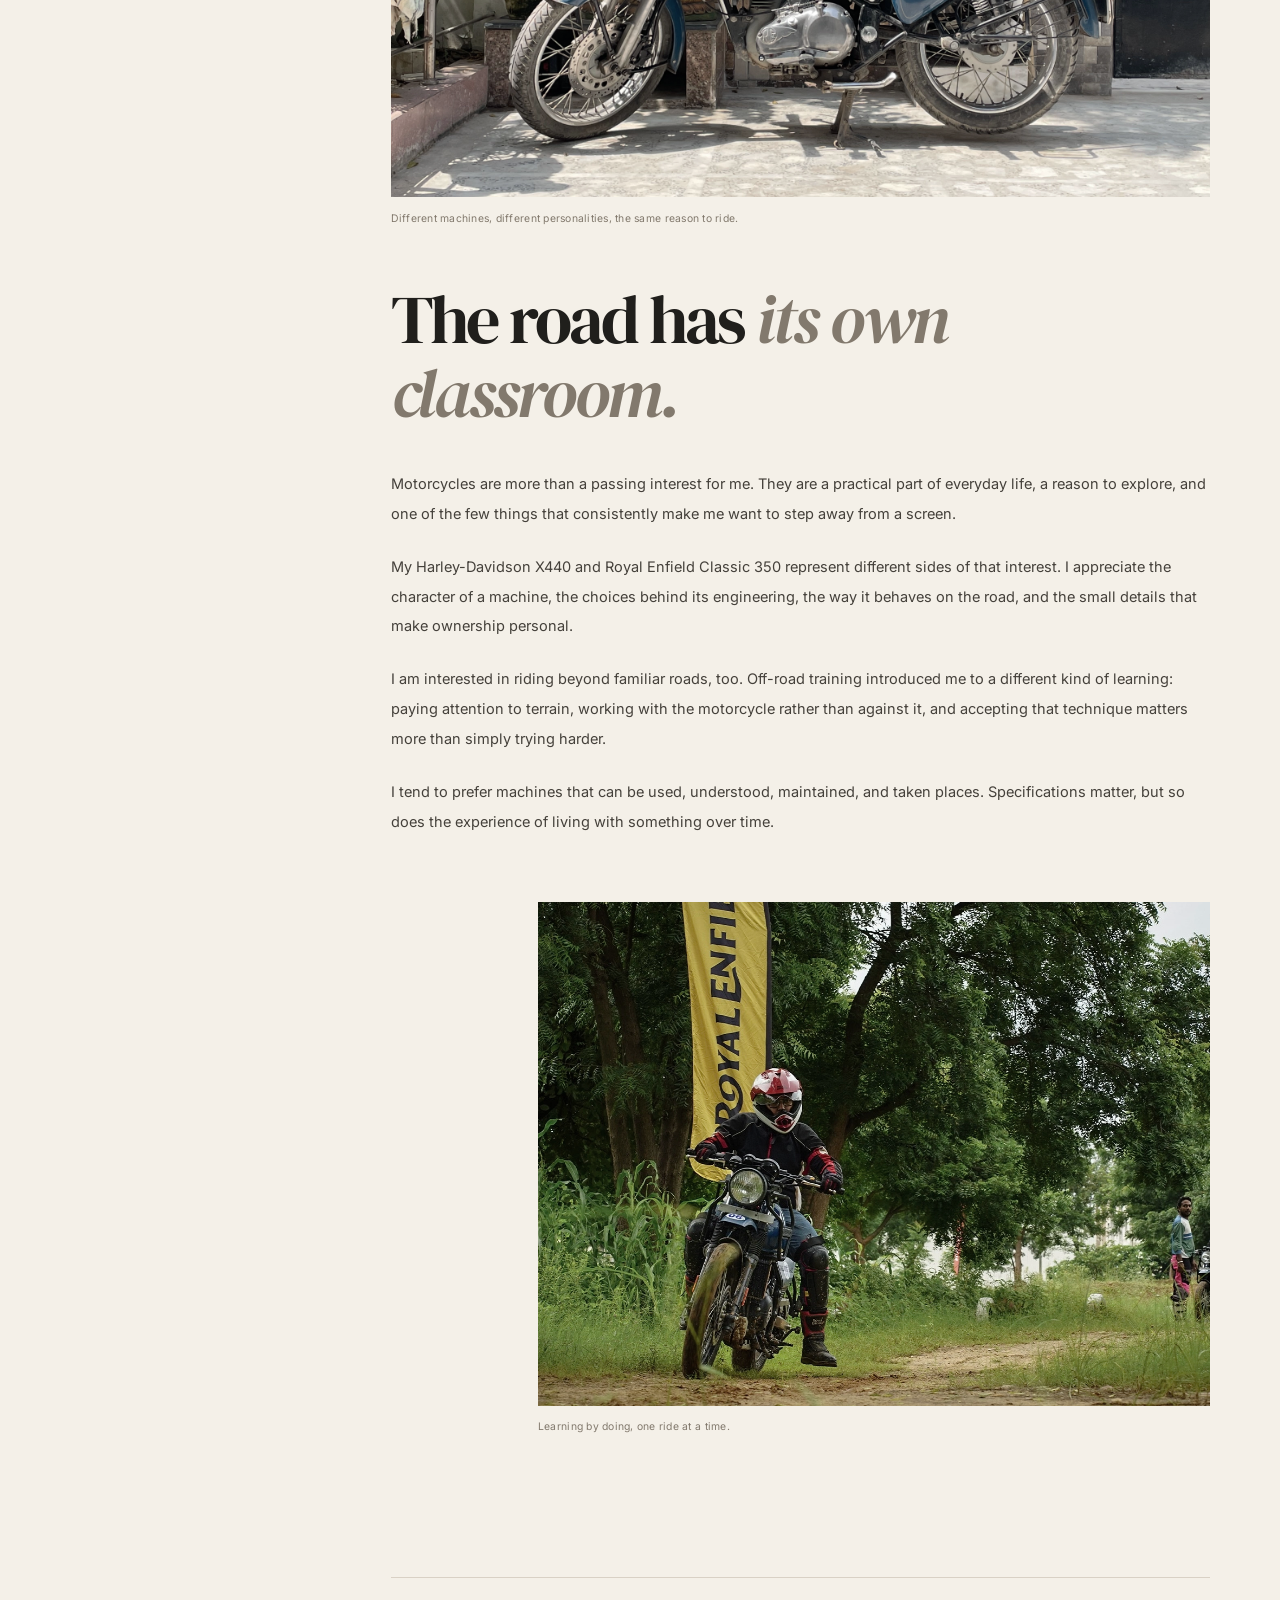
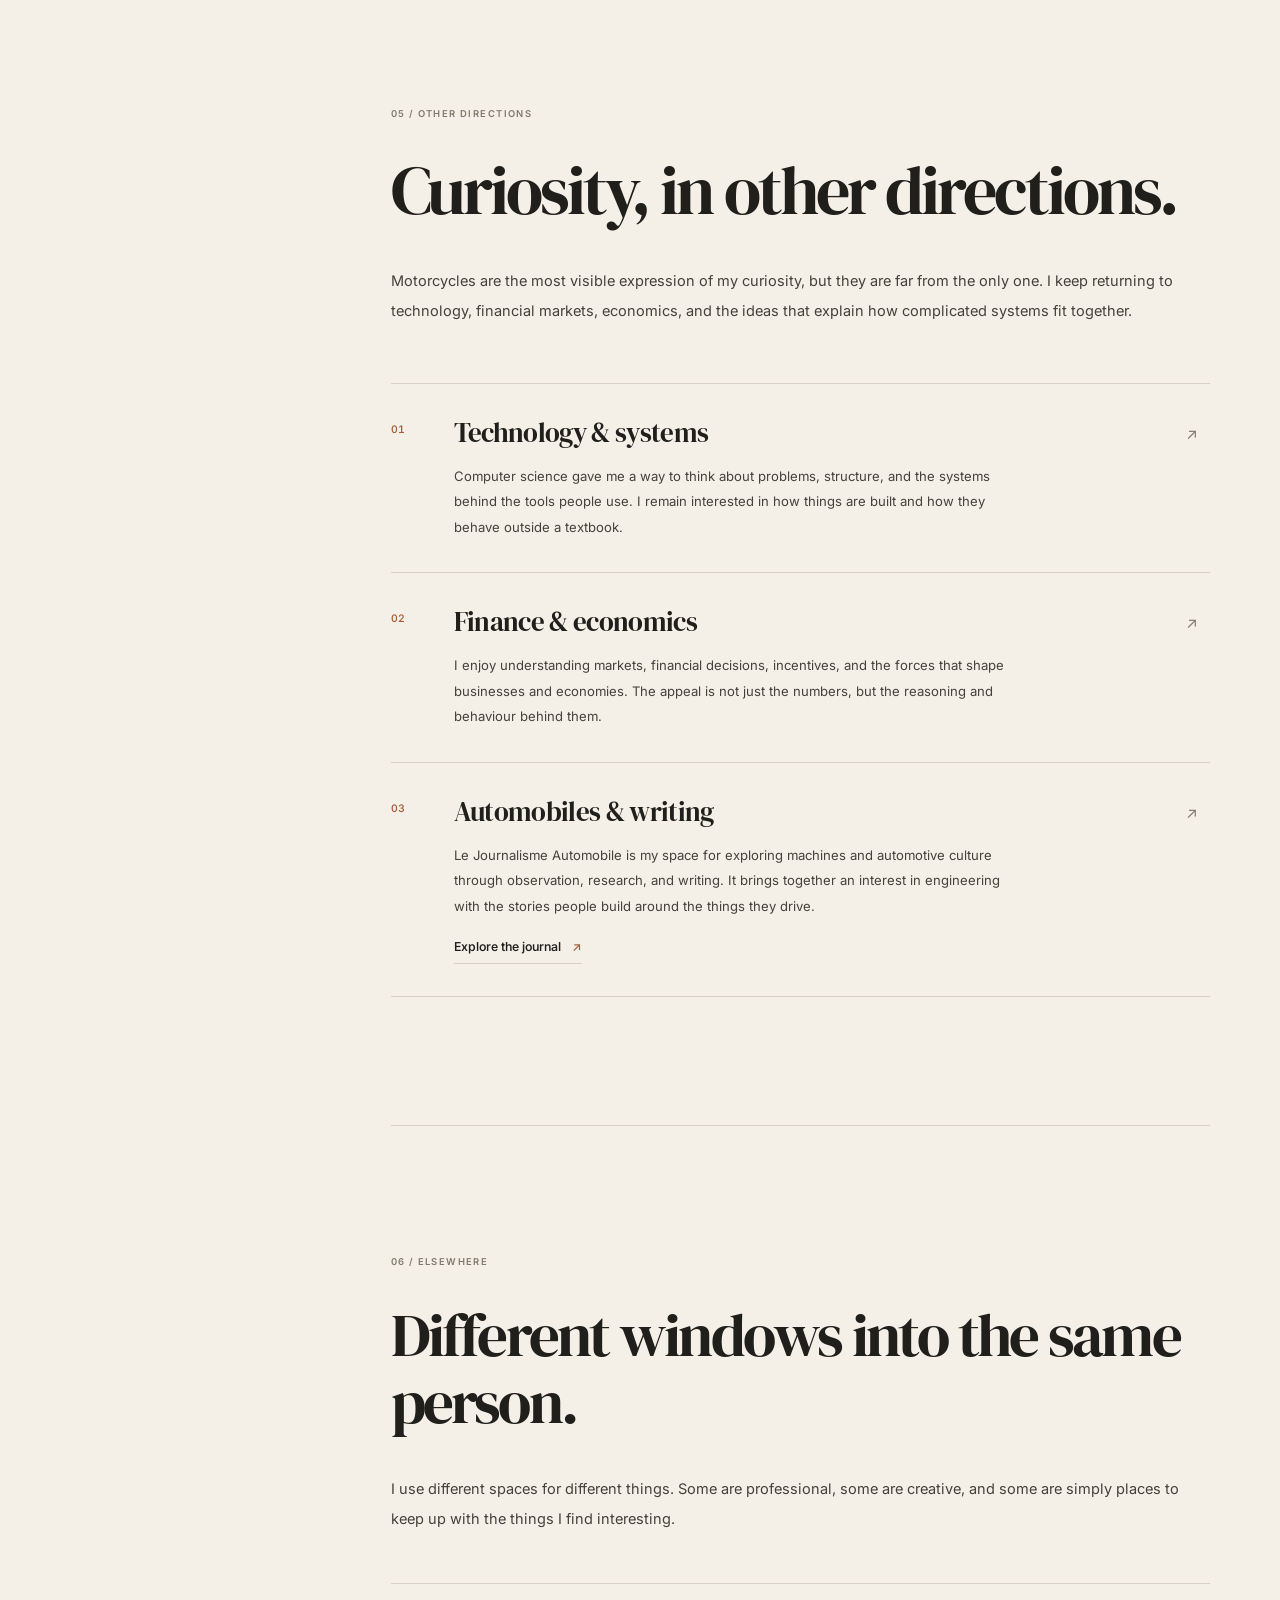
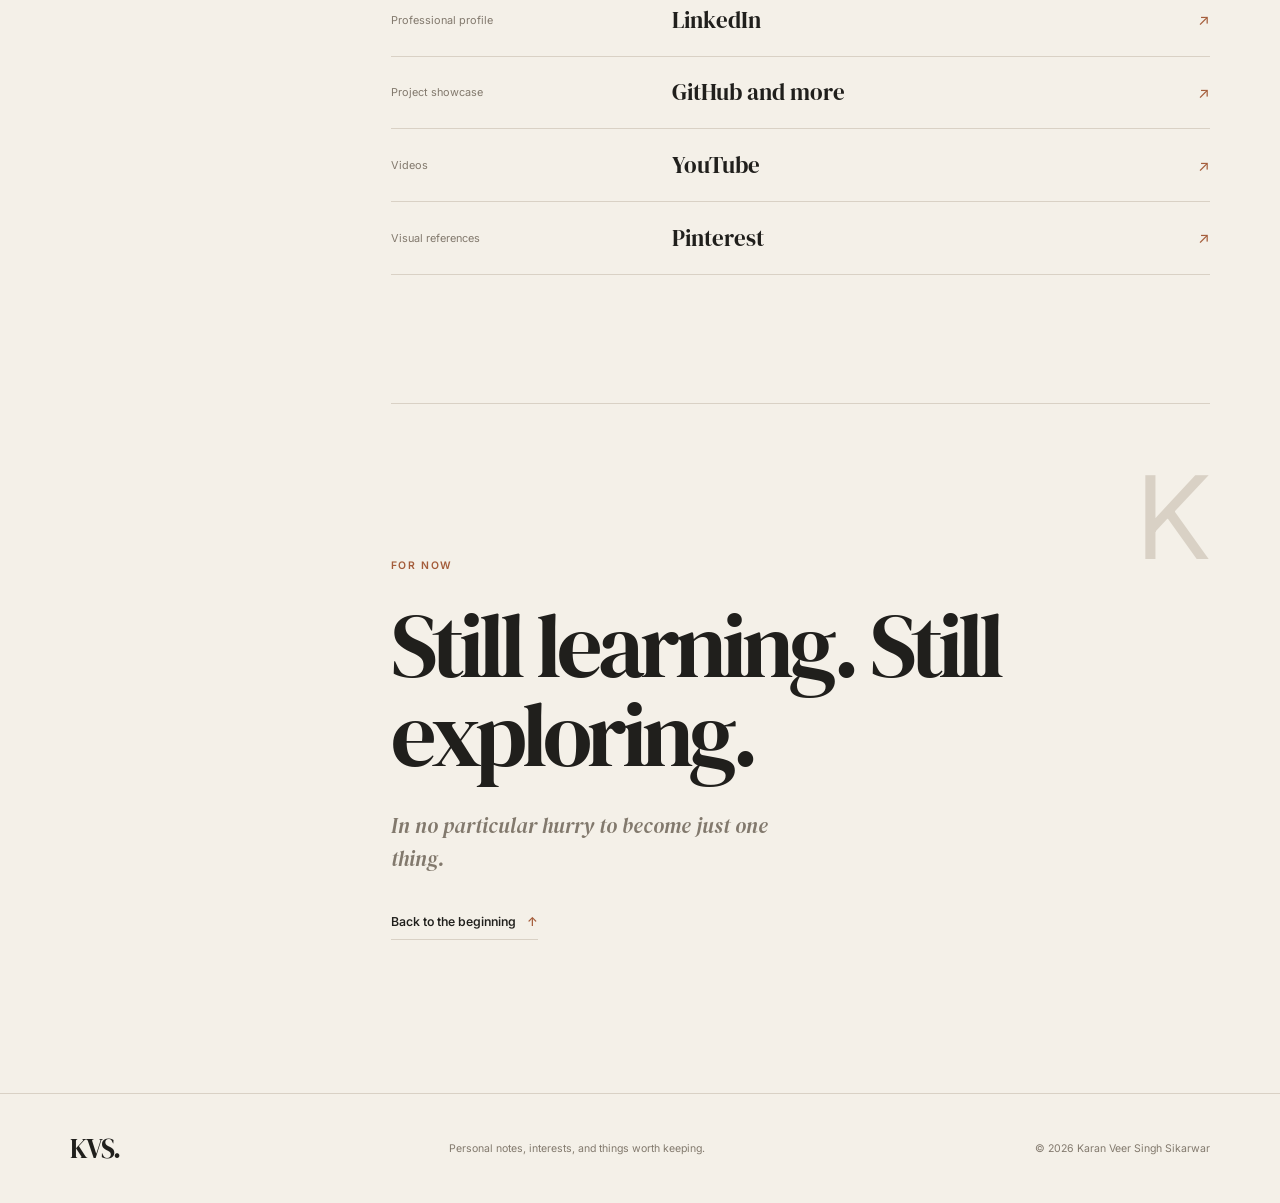
==== commit e524ecaf: "Update JSON-LD script and fix HTML entities" ====
--- a/about/index.html
+++ b/about/index.html
@@ -24,46 +24,50 @@
 <meta name="twitter:title" content="About Karan Veer Singh Sikarwar">
 <meta name="twitter:description" content="A little about me, beyond the profile.">
 <meta name="twitter:image" content="https://karanveersingh05.github.io/links.to.me/about/assets/og-about.JPG">
+
 <script type="application/ld+json">
 {
-"@context": "https://schema.org",
-"@type": "Person",
-"@id": "https://karanveersingh05.github.io/links.to.me/about/#person",
-"name": "Karan Veer Singh Sikarwar",
-"givenName": "Karan Veer",
-"familyName": "Singh Sikarwar",
-"url": "https://karanveersingh05.github.io/links.to.me/about/",
-"description": "A computer science graduate whose interests span technology, motorcycles, finance, economics, and the experiences that shape how people see the world. His journey began in Sohar, Oman, and continued through Patna, Kota, and Jaipur.",
-"sameAs": [
-"https://www.linkedin.com/in/karanveersingh05",
-"https://github.com/karanveersingh05",
-"https://www.youtube.com/@karan_singh05",
-"https://www.instagram.com/karan_singh05/",
-"https://pin.it/42oUYlXWe",
-"https://karanveersingh.notion.site/Le-Journalisme-Automobile-26ea89d67df1801f86c3dbd684a59faa"
-],
-"knowsAbout": [
-"Technology",
-"Computer science",
-"Software engineering",
-"Machine learning",
-"Cybersecurity",
-"Motorcycles",
-"Motorcycling",
-"Automotive journalism",
-"Finance",
-"Economics"
-]
+  "@context": "https://schema.org",
+  "@type": "Person",
+  "@id": "https://karanveersingh05.github.io/links.to.me/about/#person",
+  "name": "Karan Veer Singh Sikarwar",
+  "givenName": "Karan Veer",
+  "familyName": "Singh Sikarwar",
+  "url": "https://karanveersingh05.github.io/links.to.me/about/",
+  "description": "A computer science graduate whose interests span technology, motorcycles, finance, economics, and the experiences that shape how people see the world. His journey began in Sohar, Oman, and continued through Patna, Kota, and Jaipur.",
+  "sameAs": [
+    "https://www.linkedin.com/in/karanveersingh05",
+    "https://github.com/karanveersingh05",
+    "https://www.youtube.com/@karan_singh05",
+    "https://www.instagram.com/karan_singh05/",
+    "https://pin.it/42oUYlXWe",
+    "https://karanveersingh.notion.site/Le-Journalisme-Automobile-26ea89d67df1801f86c3dbd684a59faa"
+  ],
+  "knowsAbout": [
+    "Technology",
+    "Computer science",
+    "Software engineering",
+    "Machine learning",
+    "Cybersecurity",
+    "Motorcycles",
+    "Motorcycling",
+    "Automotive journalism",
+    "Finance",
+    "Economics"
+  ]
 }
 </script>
 </head>
+
 <body>
 <a class="skip-link" href="#main">Skip to content</a>
+
 <header class="site-header" id="top">
 <a class="site-mark" href="../" aria-label="Karan Veer Singh Sikarwar home">
 <span class="site-mark__name">KVS.</span>
 <span class="site-mark__label">Personal archive</span>
 </a>
+
 <nav class="site-nav" aria-label="Main navigation">
 <a href="../">Home</a>
 <a href="#story" aria-current="page">About</a>
@@ -71,28 +75,33 @@
 <a href="#elsewhere">Elsewhere</a>
 <a href="https://karanveersingh05.github.io/links.to.me/gitcode/">Engineering</a>
 </nav>
+
 <button class="theme-toggle" type="button" aria-label="Switch colour theme" aria-pressed="false">
 <span class="theme-toggle__icon" aria-hidden="true">◐</span>
 <span class="theme-toggle__label">Appearance</span>
 </button>
 </header>
+
 <main id="main">
 <section class="hero" aria-labelledby="hero-title">
 <div class="hero__content">
 <p class="eyebrow">A little about me, beyond the profile</p>
+
 <h1 id="hero-title">
 Karan Veer
-
 <span>Singh Sikarwar.</span>
 </h1>
+
 <p class="hero__statement">
 Technology, machines, economics, and the things that make me curious.
 </p>
+
 <a class="text-link hero__link" href="#story">
 A little more about me
 <span aria-hidden="true">↘</span>
 </a>
 </div>
+
 <figure class="hero__visual">
 <img
 src="assets/hero-motorcycle.webp"
@@ -102,17 +111,21 @@
 >
 <figcaption>Some things are better understood along the way.</figcaption>
 </figure>
+
 <div class="hero__index" aria-hidden="true">
 <span>PERSONAL NOTES</span>
 <span>01 / 06</span>
 </div>
 </section>
+
 <div class="reading-progress" aria-hidden="true">
 <span class="reading-progress__bar"></span>
 </div>
+
 <div class="page-layout">
 <aside class="page-rail" aria-label="Page sections">
 <p class="page-rail__heading">ON THIS PAGE</p>
+
 <nav>
 <a href="#story">The person</a>
 <a href="#journey">The journey</a>
@@ -121,26 +134,34 @@
 <a href="#interests">Other directions</a>
 <a href="#elsewhere">Elsewhere</a>
 </nav>
+
 <span class="page-rail__line" aria-hidden="true"></span>
 </aside>
+
 <div class="page-content">
+
 <section class="story-section story-section--intro" id="story" aria-labelledby="story-title">
 <p class="section-number">01 / THE PERSON</p>
 <h2 id="story-title">Not just one thing.</h2>
+
 <div class="prose">
 <p class="lead">
 I have never been particularly good at keeping my interests in one lane.
 </p>
+
 <p>
 I can spend an afternoon thinking about how a machine is put together, another trying to understand a financial concept, and another getting lost in a completely unrelated subject. The common thread is curiosity: wanting to know how something works, why it exists in the way it does, and what makes it worth understanding.
 </p>
+
 <p>
 My background is in computer science, but I have never thought of a degree or a job title as a complete description of a person. Technology is one part of my world. Motorcycles, finance, economics, the systems around us, and the stories behind ordinary things all find their way into it.
 </p>
+
 <p>
 I like having room to explore different directions without feeling the need to turn every interest into a career, a qualification, or a public identity.
 </p>
 </div>
+
 <figure class="story-image story-image--wide">
 <img
 src="assets/x440-detail.webp"
@@ -153,135 +174,145 @@
 </figcaption>
 </figure>
 </section>
+
 <section class="story-section" id="journey" aria-labelledby="journey-title">
 <p class="section-number">02 / THE JOURNEY</p>
+
 <h2 id="journey-title">A few places
 <span>that made me.</span></h2>
+
 <div class="prose">
 <p class="lead">
 <strong>My story began in Sohar, Oman, where I spent the first decade of my life before moving to India.</strong>
 </p>
+
 <p>
 Growing up in a multicultural expatriate community meant that the world around me was made up of different backgrounds, perspectives, and ways of life. English was the language of my early schooling, and the cars, roads, and everyday movement of the region were part of the environment I grew up in. Looking back, Sohar gave me an early sense that the world was larger than any one place, and that there was always something new to notice.
 </p>
+
 <p>
 Oman will always be the starting point of my story. It is where my earliest memories were formed, where my curiosity first took shape, and where the first chapter of my life unfolded. Moving away did not erase that beginning; it gave the rest of the story somewhere to grow from.
 </p>
+
 <p>
 India brought a different rhythm. At Delhi Public School in Patna, I continued my education while adjusting to a new country, a different academic environment, and a wider linguistic world. Learning and living across those environments helped me become more adaptable. An early introduction to financial literacy through the Money Smart School Program also planted a seed that would grow into a much deeper interest in banking, financial markets, and economics.
 </p>
+
 <p>
 My next chapter took me to Kota, Rajasthan, for an intensive period of academic preparation. It was a very different kind of environment: structured routines, demanding study hours, regular tests, and the experience of measuring your progress against a much wider pool of students. Although my eventual direction changed, the discipline and problem-solving habits I developed there stayed with me.
 </p>
+
 <p>
 That change in direction eventually led me to computer science. My undergraduate journey began at Amity University Patna, where I spent the first two years building a foundation in programming, mathematics, and core computing concepts. I then transferred to Amity University Rajasthan in Jaipur to complete the remaining years of my degree.
 </p>
+
 <p>
 Moving between campuses meant learning to settle into unfamiliar surroundings more than once. The transitions became part of the education themselves: adapting to new environments, meeting different people, and finding my footing while continuing to work towards the same goal.
 </p>
+
 <p>
 The Jaipur years brought together several interests that had been developing alongside my degree. I explored machine learning, data science, and cybersecurity, including a final-year project focused on practical security tools for small businesses. Internships and independent learning gave me opportunities to see how technical ideas translate beyond coursework, while my studies in finance and economics continued in parallel.
 </p>
-  <figure
-    class="curiosity-curve"
-    id="curiosity-curve"
-    aria-labelledby="curiosity-curve-title"
-  >
-    <div class="curiosity-curve__heading">
-        <p class="curiosity-curve__eyebrow">A FIELD NOTE</p>
-        <h3 id="curiosity-curve-title">The curiosity curve.</h3>
-        <p class="curiosity-curve__intro">
-            A slightly unscientific relationship between experimentation
-            and consequences.
-        </p>
-    </div>
-
-    <div class="curiosity-curve__plot">
-        <svg
-            class="curiosity-curve__svg"
-            viewBox="0 0 560 280"
-            role="img"
-            aria-labelledby="curve-svg-title curve-svg-desc"
-            xmlns="http://www.w3.org/2000/svg"
-        >
-            <title id="curve-svg-title">The curiosity curve</title>
-            <desc id="curve-svg-desc">
-                An illustrative curve rises as willingness to experiment
-                increases, suggesting that curiosity can bring unexpected
-                consequences as well as experience. This is a conceptual
-                illustration, not measured data.
-            </desc>
-
-            <g class="curiosity-curve__grid" aria-hidden="true">
-                <path d="M72 54 H526" />
-                <path d="M72 100 H526" />
-                <path d="M72 146 H526" />
-                <path d="M72 192 H526" />
-            </g>
-
-            <g class="curiosity-curve__axes" aria-hidden="true">
-                <path class="curiosity-curve__axis"
-                    d="M72 34 V214 H526" />
-                <path class="curiosity-curve__axis"
-                    d="M66 42 L72 32 L78 42" />
-                <path class="curiosity-curve__axis"
-                    d="M516 208 L526 214 L516 220" />
-            </g>
-
-            <text
-                class="curiosity-curve__y-label"
-                x="20"
-                y="126"
-                text-anchor="middle"
-                transform="rotate(-90 20 126)"
-            >CONSEQUENCES</text>
-
-            <text
-                class="curiosity-curve__x-label"
-                x="299"
-                y="253"
-                text-anchor="middle"
-            >WILLINGNESS TO EXPERIMENT</text>
-
-            <text
-                class="curiosity-curve__endpoint-label"
-                x="526"
-                y="24"
-                text-anchor="end"
-            >UNEXPECTED RESULTS</text>
-
-            <path
-                class="curiosity-curve__line"
-                d="M84 194
-                   C145 190 163 177 207 165
-                   S272 145 310 119
-                   S374 91 400 75
-                   S462 49 514 43"
-                fill="none"
-            />
-
-            <circle
-                class="curiosity-curve__endpoint"
-                cx="514"
-                cy="43"
-                r="4.5"
-            />
-        </svg>
-    </div>
-
-    <div class="curiosity-curve__scale" aria-hidden="true">
-        <span>CAUTIOUS</span>
-        <span>LET’S SEE</span>
-    </div>
-
-    <figcaption class="curiosity-curve__caption">
-        The sample size is one life. The methodology remains questionable.
-    </figcaption>
+
+<figure
+class="curiosity-curve"
+id="curiosity-curve"
+aria-labelledby="curiosity-curve-title"
+>
+<div class="curiosity-curve__heading">
+<p class="curiosity-curve__eyebrow">A FIELD NOTE</p>
+<h3 id="curiosity-curve-title">The curiosity curve.</h3>
+<p class="curiosity-curve__intro">
+A slightly unscientific relationship between experimentation
+and consequences.
+</p>
+</div>
+
+<div class="curiosity-curve__plot">
+<svg
+class="curiosity-curve__svg"
+viewBox="0 0 560 280"
+role="img"
+aria-labelledby="curve-svg-title curve-svg-desc"
+xmlns="http://www.w3.org/2000/svg"
+>
+<title id="curve-svg-title">The curiosity curve</title>
+<desc id="curve-svg-desc">
+An illustrative curve rises as willingness to experiment
+increases, suggesting that curiosity can bring unexpected
+consequences as well as experience. This is a conceptual
+illustration, not measured data.
+</desc>
+
+<g class="curiosity-curve__grid" aria-hidden="true">
+<path d="M72 54 H526" />
+<path d="M72 100 H526" />
+<path d="M72 146 H526" />
+<path d="M72 192 H526" />
+</g>
+
+<g class="curiosity-curve__axes" aria-hidden="true">
+<path class="curiosity-curve__axis" d="M72 34 V214 H526" />
+<path class="curiosity-curve__axis" d="M66 42 L72 32 L78 42" />
+<path class="curiosity-curve__axis" d="M516 208 L526 214 L516 220" />
+</g>
+
+<text
+class="curiosity-curve__y-label"
+x="20"
+y="126"
+text-anchor="middle"
+transform="rotate(-90 20 126)"
+>CONSEQUENCES</text>
+
+<text
+class="curiosity-curve__x-label"
+x="299"
+y="253"
+text-anchor="middle"
+>WILLINGNESS TO EXPERIMENT</text>
+
+<text
+class="curiosity-curve__endpoint-label"
+x="526"
+y="24"
+text-anchor="end"
+>UNEXPECTED RESULTS</text>
+
+<path
+class="curiosity-curve__line"
+d="M84 194
+C145 190 163 177 207 165
+S272 145 310 119
+S374 91 400 75
+S462 49 514 43"
+fill="none"
+/>
+
+<circle
+class="curiosity-curve__endpoint"
+cx="514"
+cy="43"
+r="4.5"
+/>
+</svg>
+</div>
+
+<div class="curiosity-curve__scale" aria-hidden="true">
+<span>CAUTIOUS</span>
+<span>LET’S SEE</span>
+</div>
+
+<figcaption class="curiosity-curve__caption">
+The sample size is one life. The methodology remains questionable.
+</figcaption>
 </figure>
+
 <p>
 When I look at the route from Sohar to Patna, Kota, and Jaipur, it does not feel like one perfectly straight plan. It feels more like a series of chapters, each with its own environment and expectations. Some changed my direction; others strengthened habits I already had. Together, they have shaped how I approach unfamiliar situations and how I think about the possibilities ahead.
 </p>
 </div>
+
 <div class="margin-note">
 <span class="margin-note__symbol" aria-hidden="true">K</span>
 <p>
@@ -289,31 +320,40 @@
 </p>
 </div>
 </section>
+
 <section class="story-section" id="curiosity" aria-labelledby="curiosity-title">
 <p class="section-number">03 / THE WAY I THINK</p>
+
 <h2 id="curiosity-title">A mind that wanders.
 <span>A curiosity that stays.</span></h2>
+
 <div class="prose">
 <p>
 What interests me is often the space between things. How technology changes the way people work. How money moves through an economy. How a design decision affects the way a machine feels. How a small detail can change an entire experience.
 </p>
+
 <p>
 I enjoy learning across subjects, following a question further than I initially intended, and connecting ideas that do not always appear related at first. Sometimes that leads to a project. Sometimes it leads to a set of notes, a new perspective, or simply a better question.
 </p>
+
 <p>
 I value understanding over appearances. I would rather know what something can actually do, where its limitations are, and why it works than rely on the impression it creates.
 </p>
+
 <p>
 That approach carries into the things I build, the subjects I study, the machines I choose, and the way I document what I learn.
 </p>
 </div>
+
 <div class="margin-note">
 <span class="margin-note__symbol" aria-hidden="true">K</span>
 <p>There is usually more to something than its first impression.</p>
 </div>
 </section>
+
 <section class="story-section story-section--road" id="the-road" aria-labelledby="road-title">
 <p class="section-number">04 / OUT ON THE ROAD</p>
+
 <figure class="road-image">
 <img
 src="assets/classic-350.webp"
@@ -325,22 +365,28 @@
 Different machines, different personalities, the same reason to ride.
 </figcaption>
 </figure>
+
 <h2 id="road-title">The road has
 <span>its own classroom.</span></h2>
+
 <div class="prose">
 <p>
 Motorcycles are more than a passing interest for me. They are a practical part of everyday life, a reason to explore, and one of the few things that consistently make me want to step away from a screen.
 </p>
+
 <p>
 My Harley-Davidson X440 and Royal Enfield Classic 350 represent different sides of that interest. I appreciate the character of a machine, the choices behind its engineering, the way it behaves on the road, and the small details that make ownership personal.
 </p>
+
 <p>
 I am interested in riding beyond familiar roads, too. Off-road training introduced me to a different kind of learning: paying attention to terrain, working with the motorcycle rather than against it, and accepting that technique matters more than simply trying harder.
 </p>
+
 <p>
 I tend to prefer machines that can be used, understood, maintained, and taken places. Specifications matter, but so does the experience of living with something over time.
 </p>
 </div>
+
 <figure class="story-image story-image--training">
 <img
 src="assets/training-offroad.webp"
@@ -351,42 +397,48 @@
 <figcaption>Learning by doing, one ride at a time.</figcaption>
 </figure>
 </section>
+
 <section class="story-section" id="interests" aria-labelledby="interests-title">
 <p class="section-number">05 / OTHER DIRECTIONS</p>
 <h2 id="interests-title">Curiosity, in other directions.</h2>
+
 <div class="prose">
 <p>
 Motorcycles are the most visible expression of my curiosity, but they are far from the only one. I keep returning to technology, financial markets, economics, and the ideas that explain how complicated systems fit together.
 </p>
 </div>
+
 <div class="interest-list">
 <article class="interest-item">
 <span class="interest-item__number">01</span>
 <div class="interest-item__content">
-<h3>Technology & systems</h3>
+<h3>Technology &amp; systems</h3>
 <p>
 Computer science gave me a way to think about problems, structure, and the systems behind the tools people use. I remain interested in how things are built and how they behave outside a textbook.
 </p>
 </div>
 <span class="interest-item__mark" aria-hidden="true">↗</span>
 </article>
+
 <article class="interest-item">
 <span class="interest-item__number">02</span>
 <div class="interest-item__content">
-<h3>Finance & economics</h3>
+<h3>Finance &amp; economics</h3>
 <p>
 I enjoy understanding markets, financial decisions, incentives, and the forces that shape businesses and economies. The appeal is not just the numbers, but the reasoning and behaviour behind them.
 </p>
 </div>
 <span class="interest-item__mark" aria-hidden="true">↗</span>
 </article>
+
 <article class="interest-item">
 <span class="interest-item__number">03</span>
 <div class="interest-item__content">
-<h3>Automobiles & writing</h3>
+<h3>Automobiles &amp; writing</h3>
 <p>
 Le Journalisme Automobile is my space for exploring machines and automotive culture through observation, research, and writing. It brings together an interest in engineering with the stories people build around the things they drive.
 </p>
+
 <a
 class="text-link"
 href="https://karanveersingh.notion.site/Le-Journalisme-Automobile-26ea89d67df1801f86c3dbd684a59faa"
@@ -401,31 +453,37 @@
 </article>
 </div>
 </section>
+
 <section class="elsewhere-section" id="elsewhere" aria-labelledby="elsewhere-title">
 <p class="section-number">06 / ELSEWHERE</p>
 <h2 id="elsewhere-title">Different windows
 into the same person.</h2>
+
 <div class="prose">
 <p>
 I use different spaces for different things. Some are professional, some are creative, and some are simply places to keep up with the things I find interesting.
 </p>
 </div>
+
 <div class="elsewhere-links">
 <a href="https://www.linkedin.com/in/karanveersingh05" target="_blank" rel="noopener noreferrer">
 <span class="elsewhere-links__label">Professional profile</span>
 <span class="elsewhere-links__name">LinkedIn</span>
 <span class="elsewhere-links__arrow" aria-hidden="true">↗</span>
 </a>
+
 <a href="https://karanveersingh05.github.io/links.to.me/gitcode/" target="_blank" rel="noopener noreferrer">
 <span class="elsewhere-links__label">Project showcase</span>
-<span class="elsewhere-links__name">Project Showcase</span>
+<span class="elsewhere-links__name">GitHub and more</span>
 <span class="elsewhere-links__arrow" aria-hidden="true">↗</span>
 </a>
+
 <a href="https://www.youtube.com/@karan_singh05" target="_blank" rel="noopener noreferrer">
 <span class="elsewhere-links__label">Videos</span>
 <span class="elsewhere-links__name">YouTube</span>
 <span class="elsewhere-links__arrow" aria-hidden="true">↗</span>
 </a>
+
 <a href="https://pin.it/42oUYlXWe" target="_blank" rel="noopener noreferrer">
 <span class="elsewhere-links__label">Visual references</span>
 <span class="elsewhere-links__name">Pinterest</span>
@@ -433,24 +491,29 @@
 </a>
 </div>
 </section>
+
 <section class="closing-section" aria-labelledby="closing-title">
 <span class="closing-section__ornament" aria-hidden="true">K</span>
 <p class="eyebrow">For now</p>
+
 <h2 id="closing-title">
 Still learning.
-
 Still exploring.
 </h2>
+
 <p class="closing-section__text">
 In no particular hurry to become just one thing.
 </p>
+
 <a class="text-link" href="#top">
 Back to the beginning <span aria-hidden="true">↑</span>
 </a>
 </section>
+
 </div>
 </div>
 </main>
+
 <footer class="site-footer">
 <a class="site-footer__mark" href="../" aria-label="Return to the homepage">KVS.</a>
 <p>Personal notes, interests, and things worth keeping.</p>
@@ -458,6 +521,7 @@
 © <span id="current-year"></span> Karan Veer Singh Sikarwar
 </p>
 </footer>
+
 <script src="script.js" defer></script>
 </body>
 </html>
--- a/about/style.css
+++ b/about/style.css
@@ -1380,3 +1380,83 @@
         transform: none;
     }
 }
+
+
+
+/* Mobile navigation: more breathing room on smaller screens */
+@media (max-width: 760px) {
+    .site-nav {
+        display: flex;
+        flex-wrap: wrap;
+        justify-content: flex-start;
+        align-items: center;
+        column-gap: 1.4rem;
+        row-gap: 0.65rem;
+        padding-top: 0.65rem;
+    }
+
+    .site-nav a {
+        font-size: 0.84rem;
+        line-height: 1.5;
+        white-space: nowrap;
+    }
+}
+
+/* Extra spacing for narrower iPhones */
+@media (max-width: 390px) {
+    .site-nav {
+        column-gap: 1.05rem;
+        row-gap: 0.6rem;
+    }
+
+    .site-nav a {
+        font-size: 0.8rem;
+    }
+}
+
+/* Keep Elsewhere labels and names aligned cleanly */
+.elsewhere-links a {
+    grid-template-columns: minmax(0, 0.8fr) minmax(0, 1.5fr) 24px;
+    align-items: center;
+    column-gap: 1rem;
+}
+
+.elsewhere-links__label {
+    min-width: 0;
+    line-height: 1.5;
+    overflow-wrap: anywhere;
+}
+
+.elsewhere-links__name {
+    min-width: 0;
+    line-height: 1.3;
+    overflow-wrap: anywhere;
+}
+
+@media (max-width: 760px) {
+    .elsewhere-links a {
+        grid-template-columns: minmax(0, 0.9fr) minmax(0, 1.3fr) 18px;
+        column-gap: 0.8rem;
+        padding-top: 1.15rem;
+        padding-bottom: 1.15rem;
+    }
+
+    .elsewhere-links__label {
+        font-size: 0.68rem;
+    }
+
+    .elsewhere-links__name {
+        font-size: 1.2rem;
+    }
+}
+
+@media (max-width: 390px) {
+    .elsewhere-links a {
+        grid-template-columns: minmax(0, 0.9fr) minmax(0, 1.2fr) 16px;
+        column-gap: 0.7rem;
+    }
+
+    .elsewhere-links__name {
+        font-size: 1.08rem;
+    }
+}
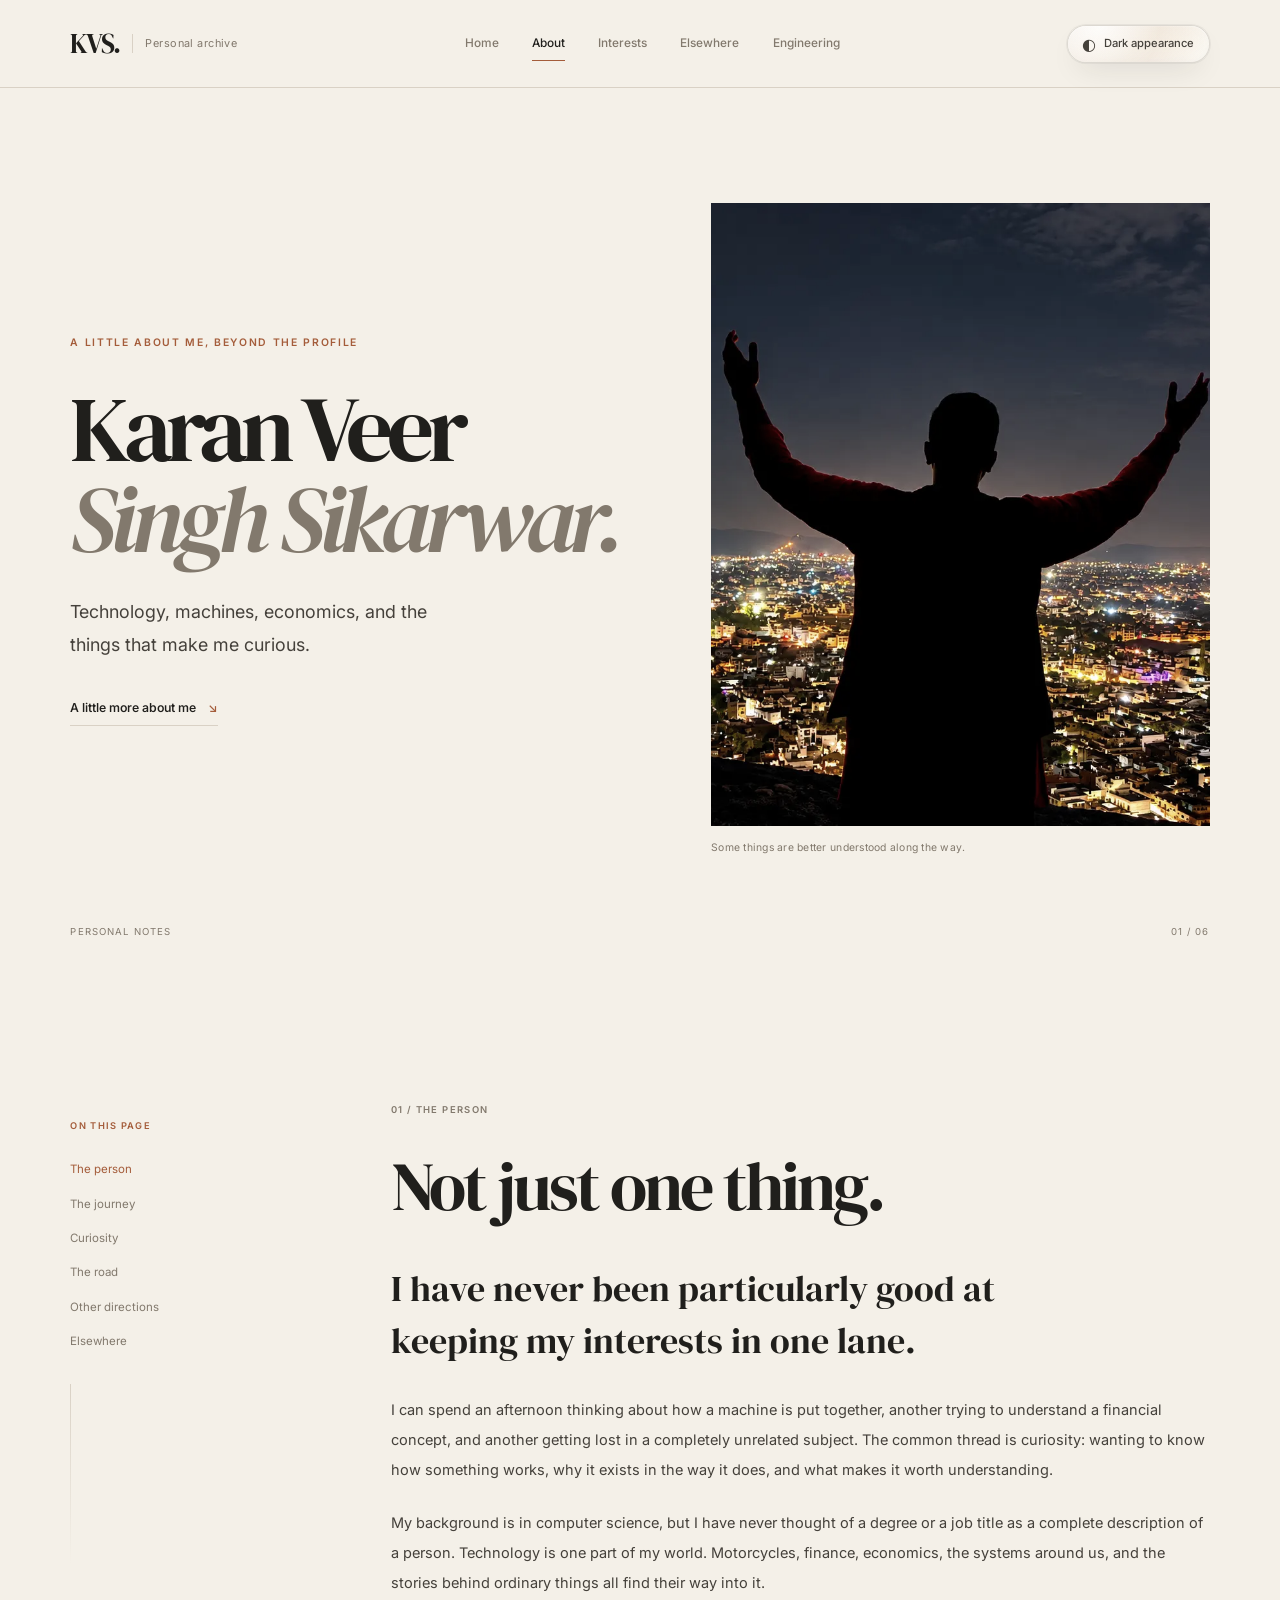
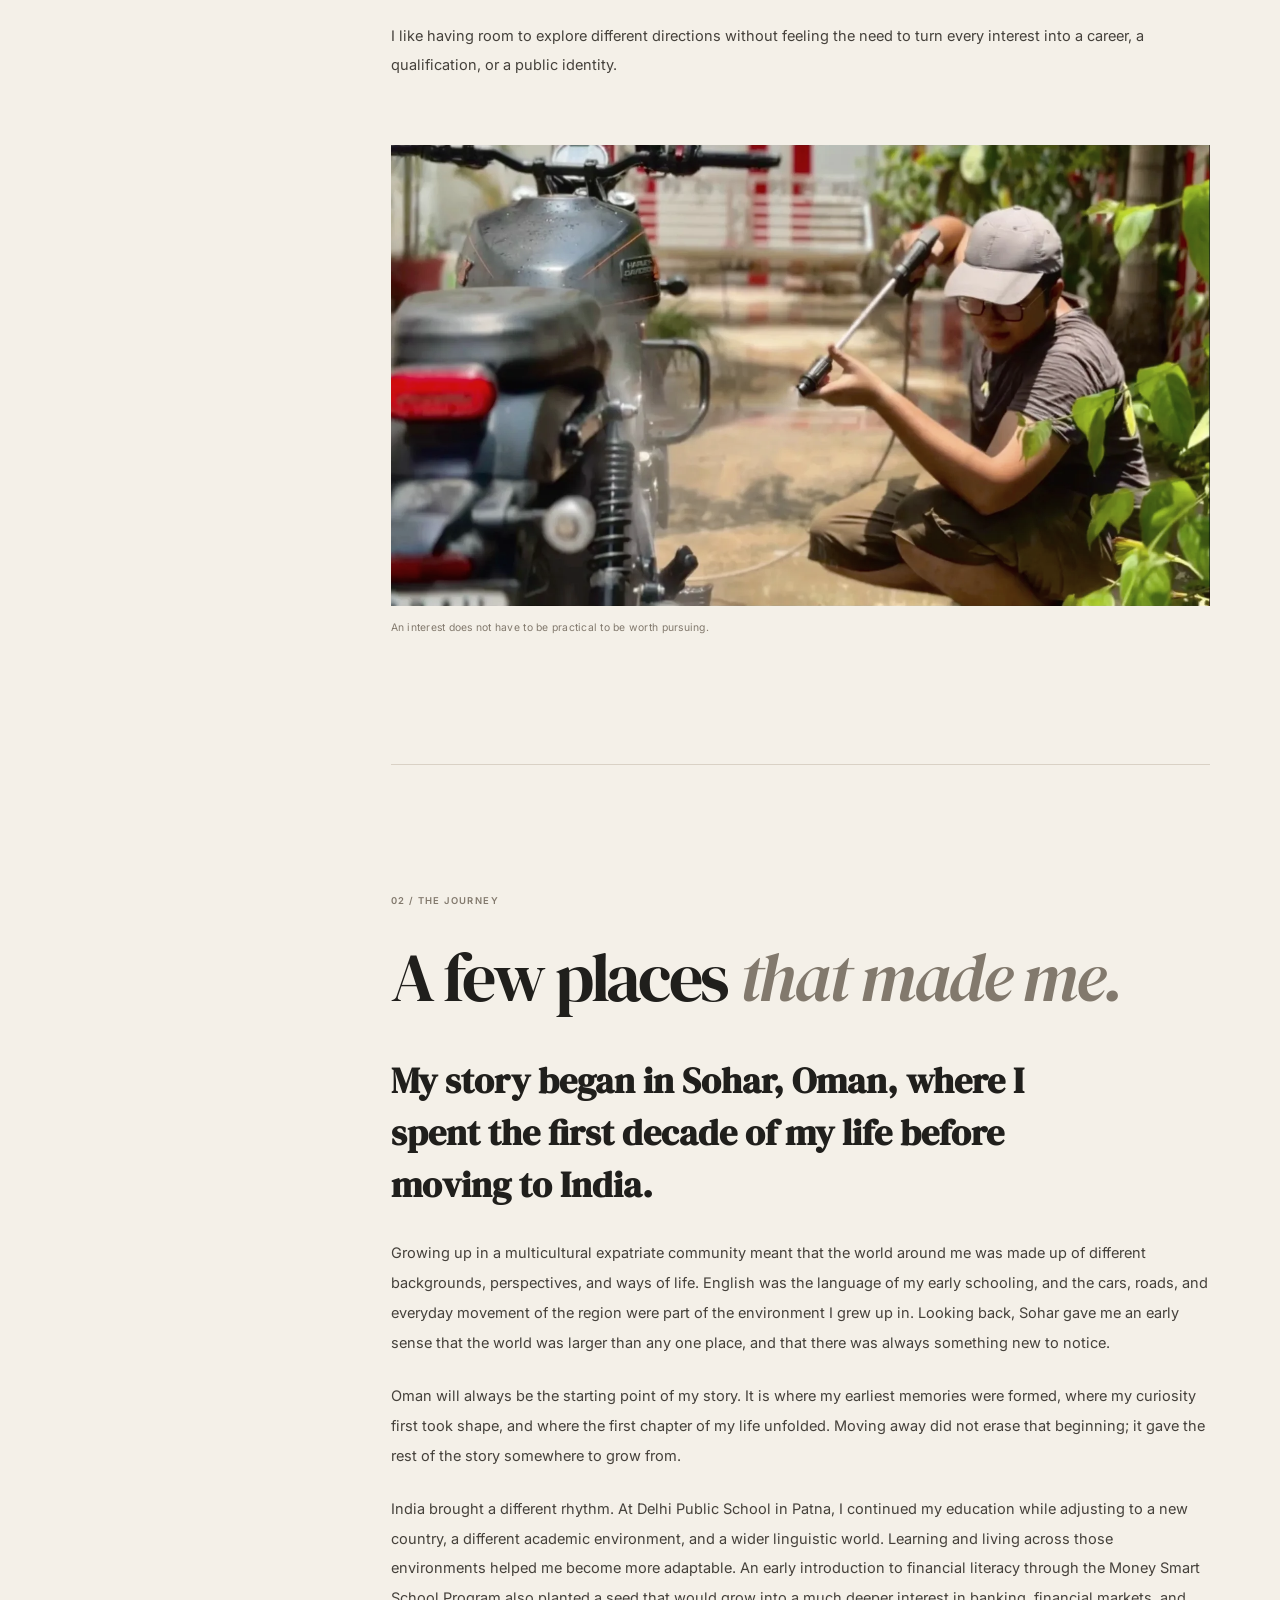
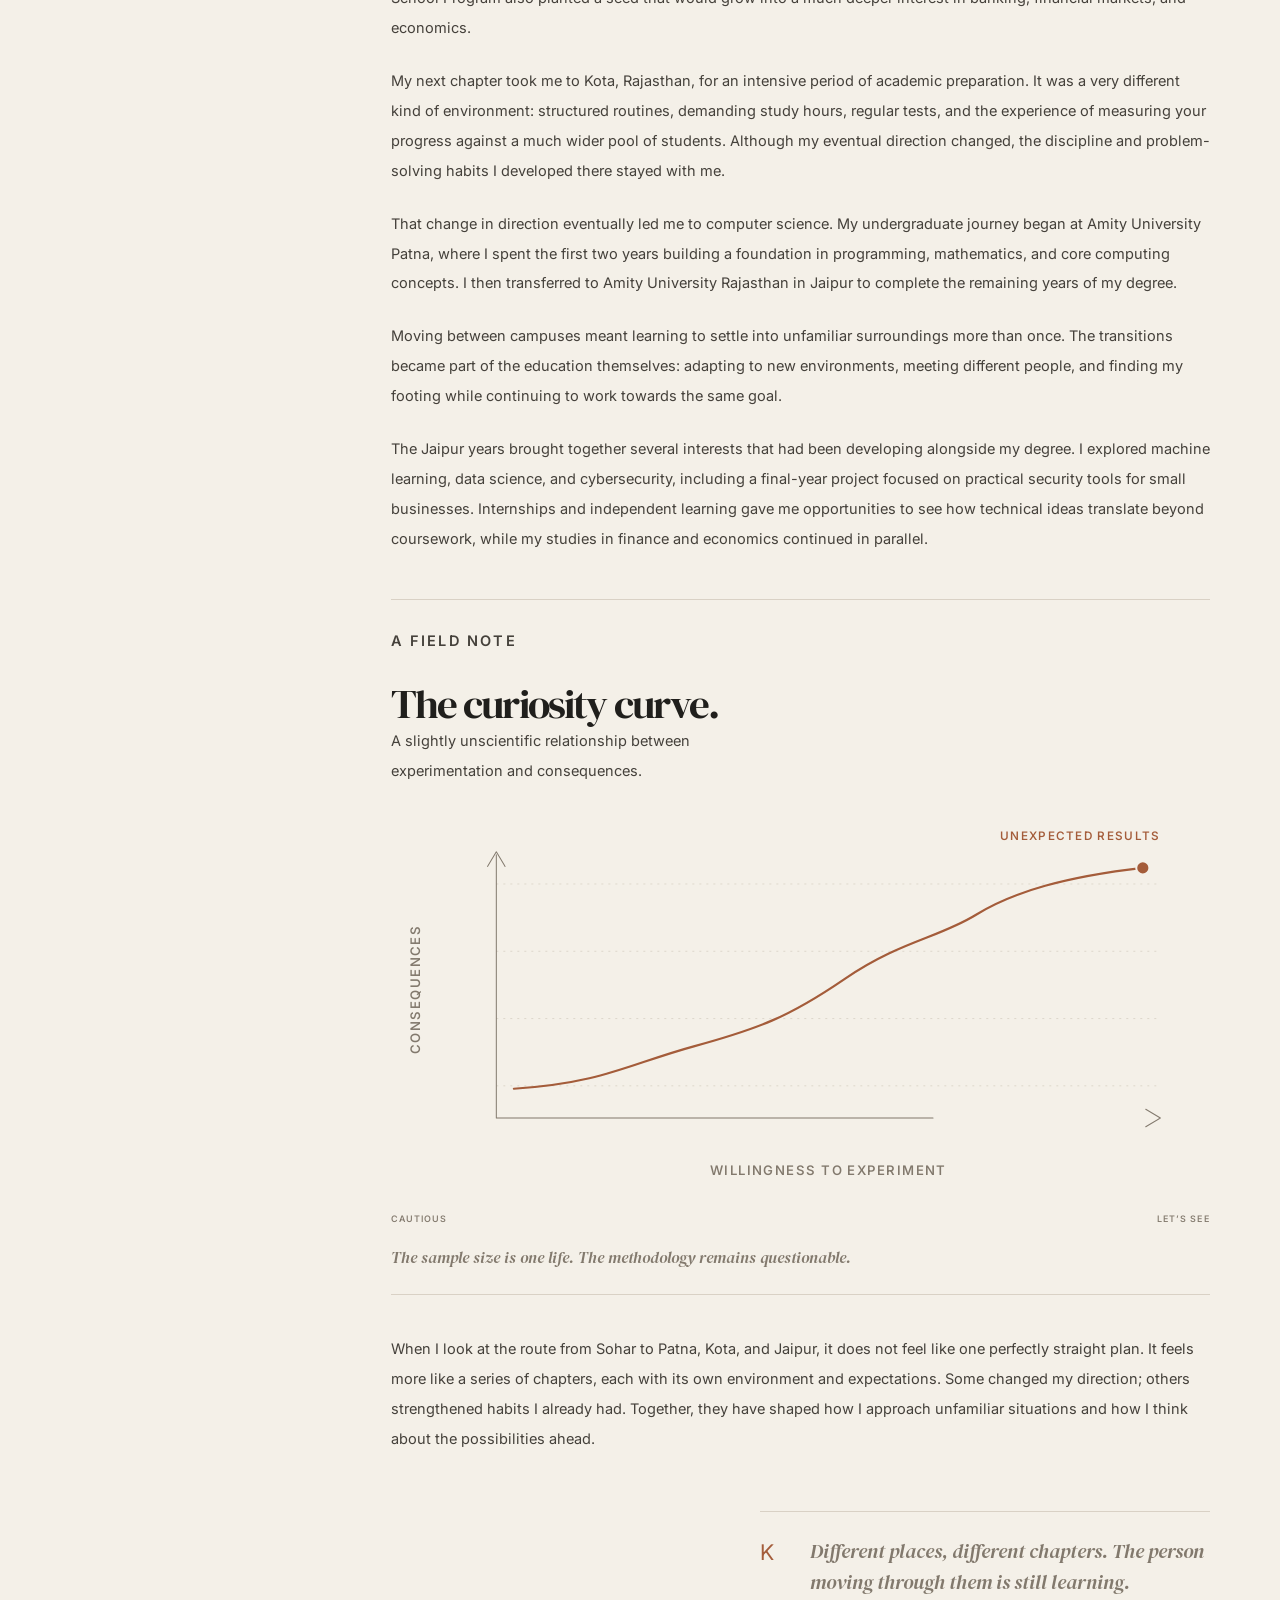
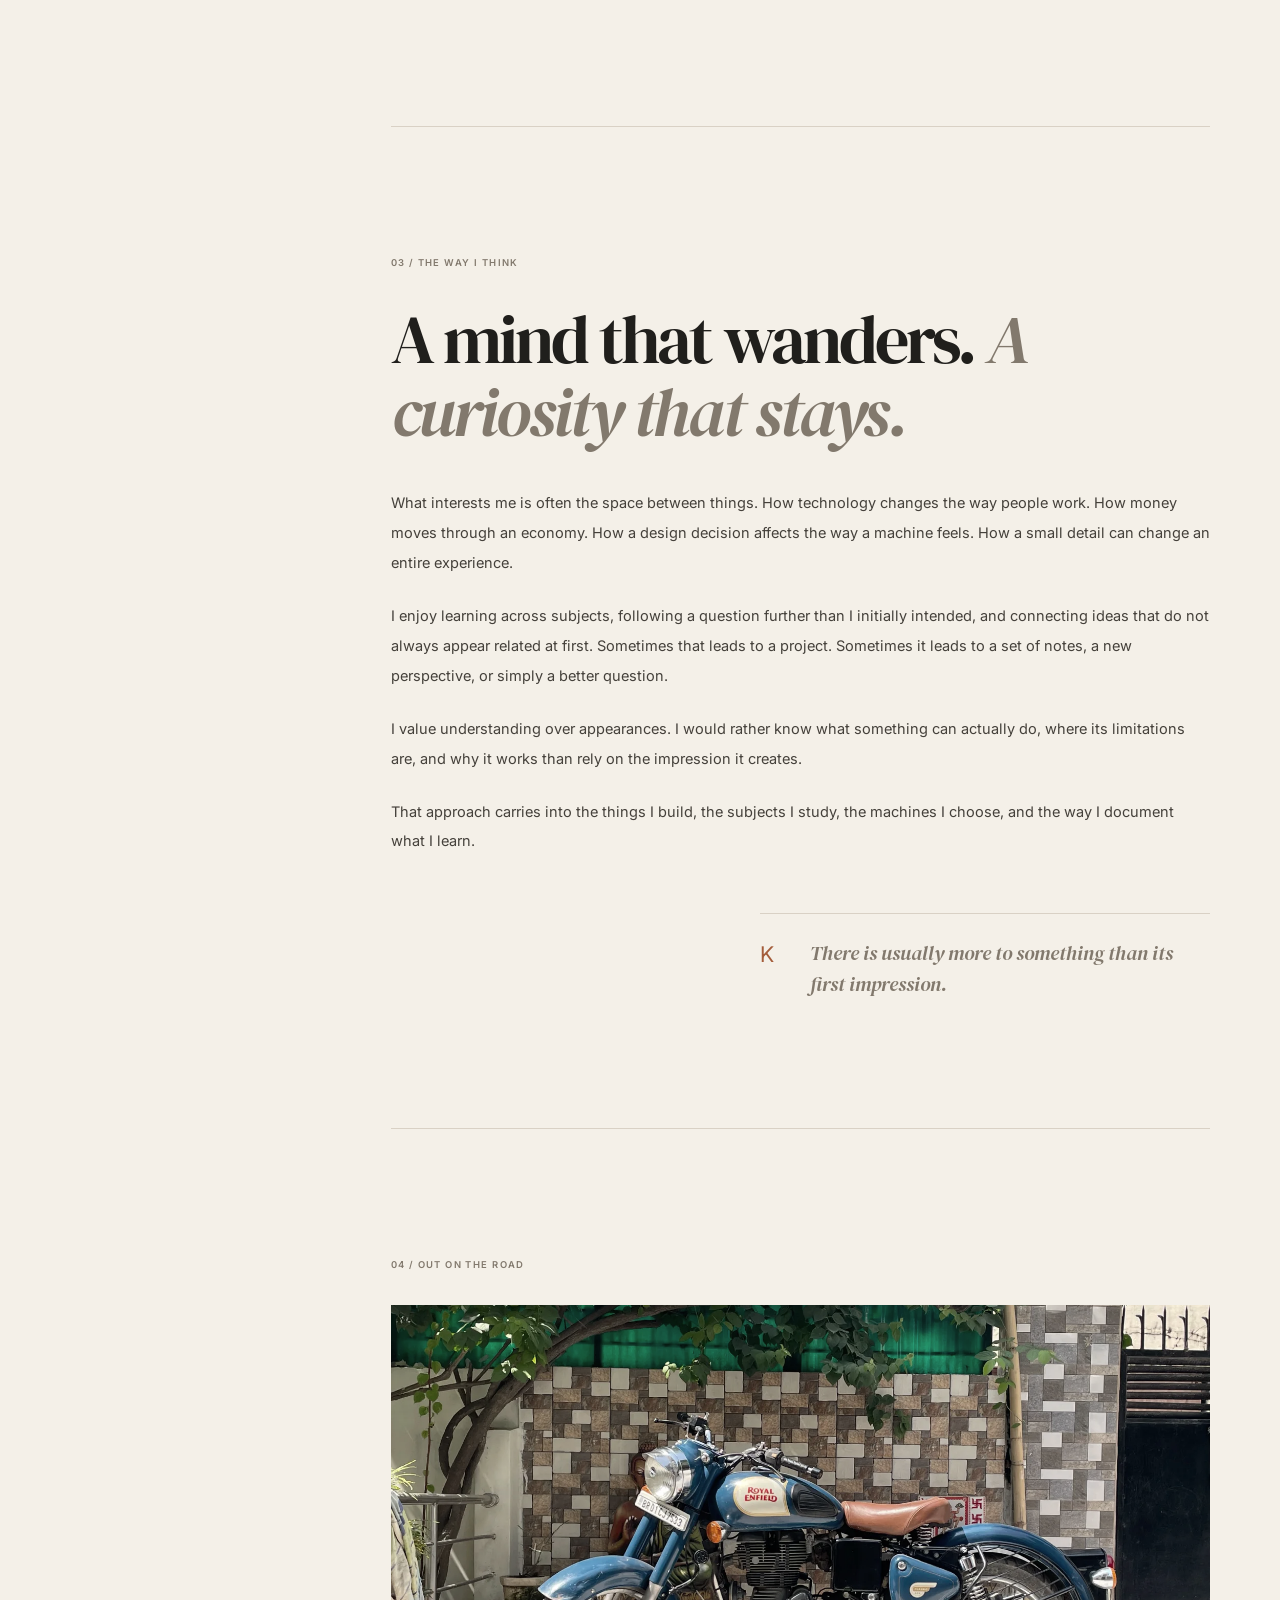
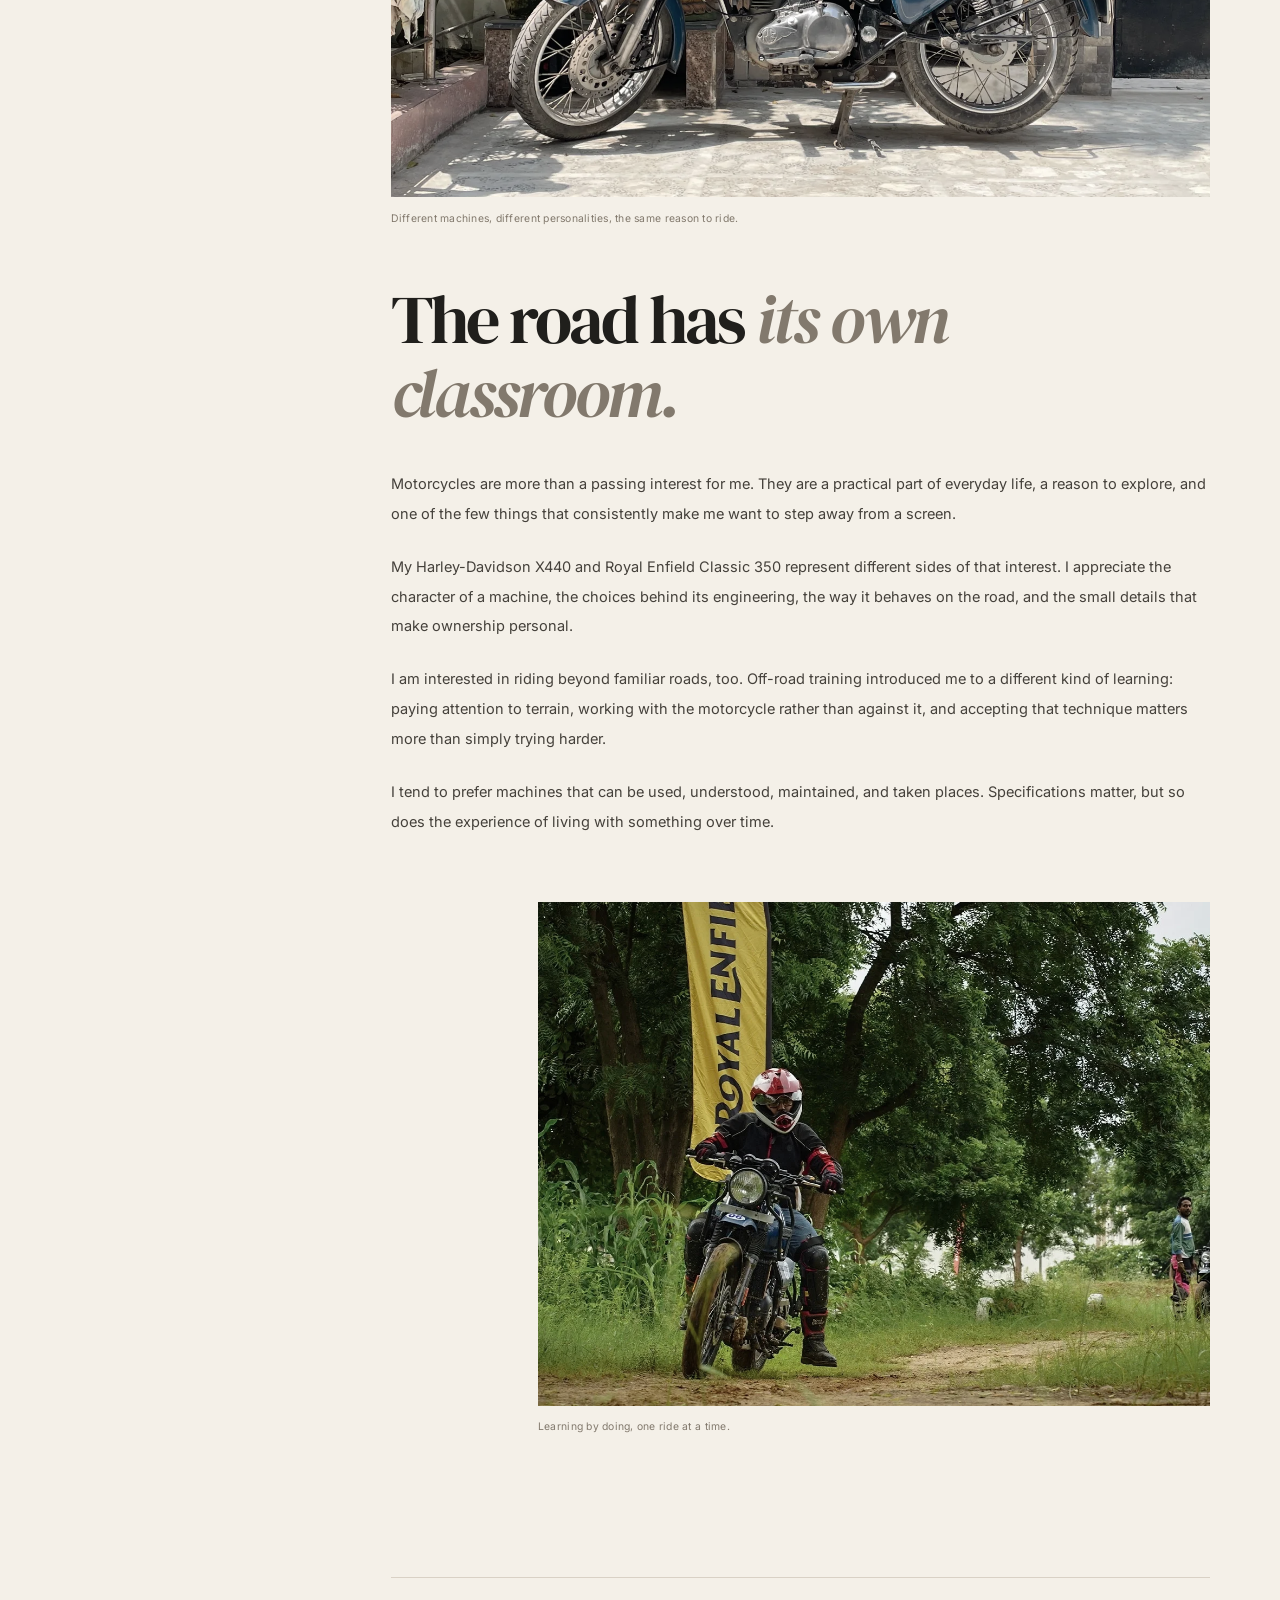
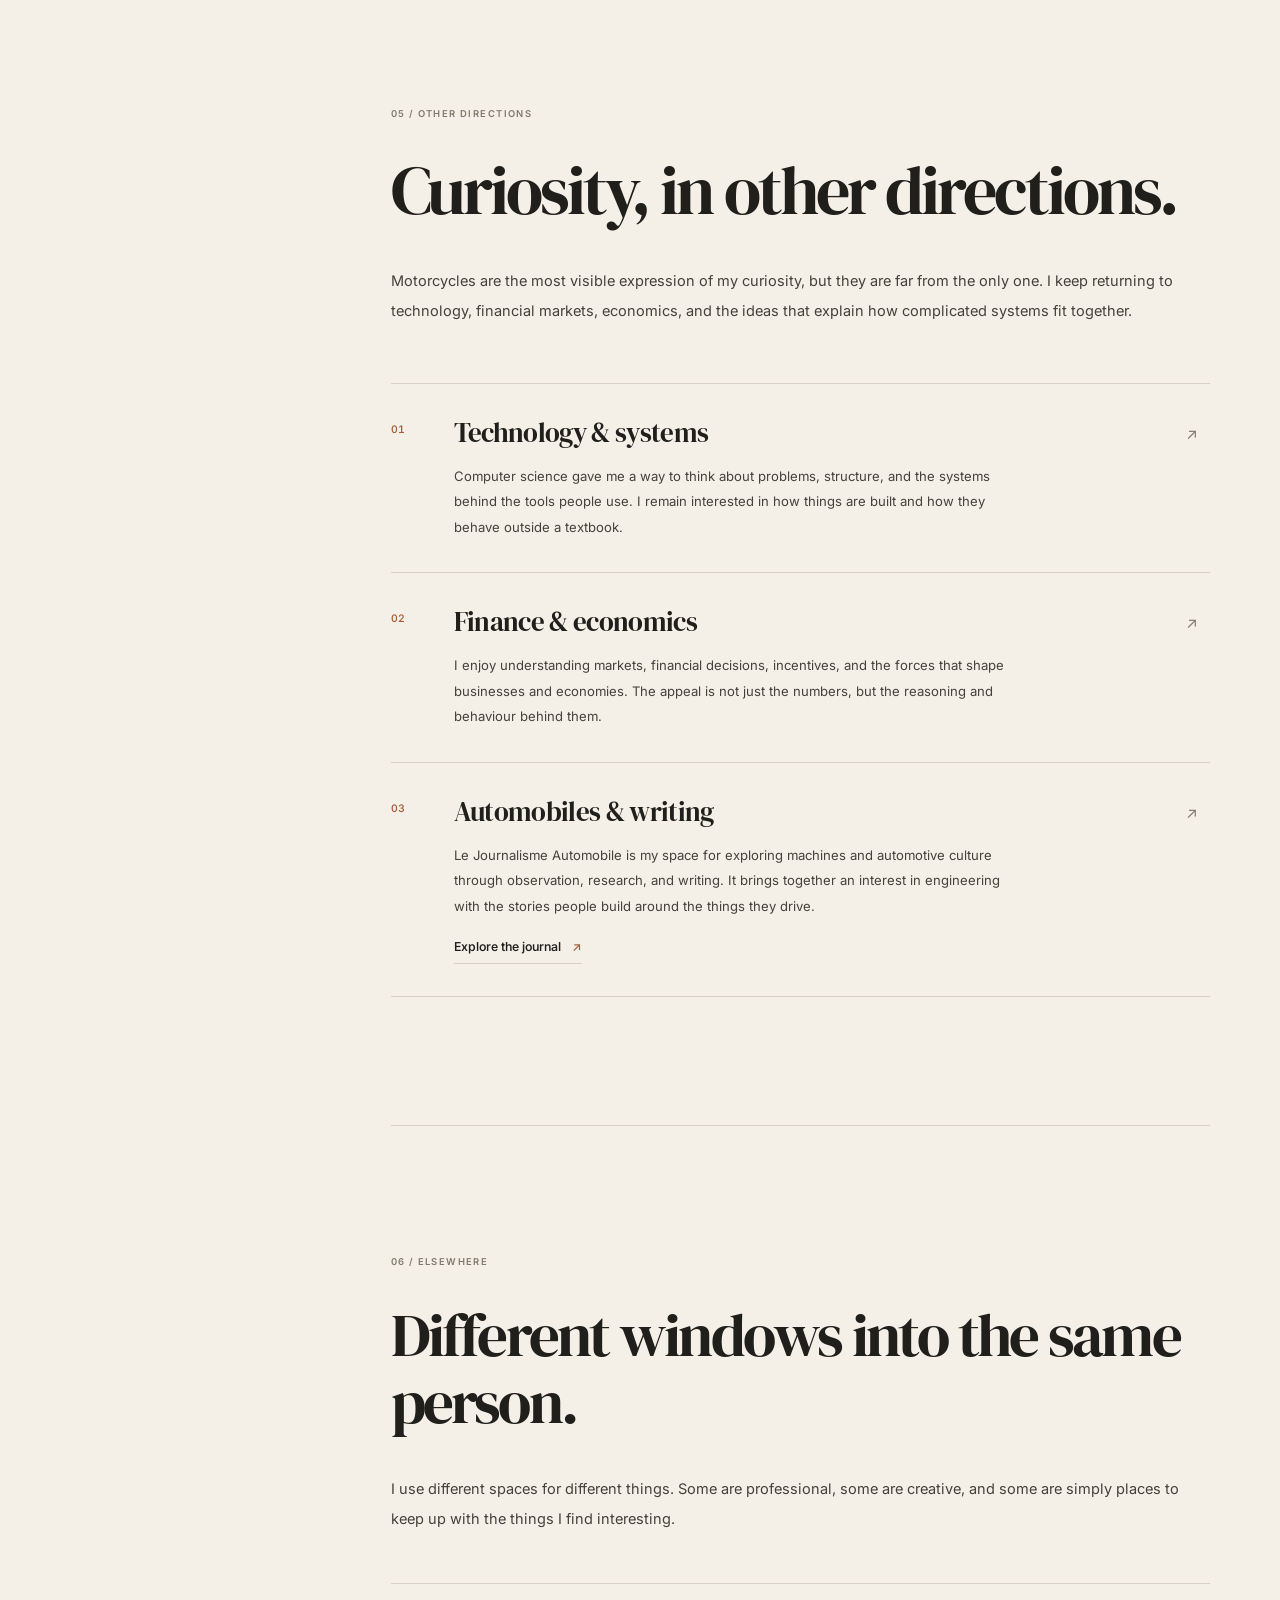
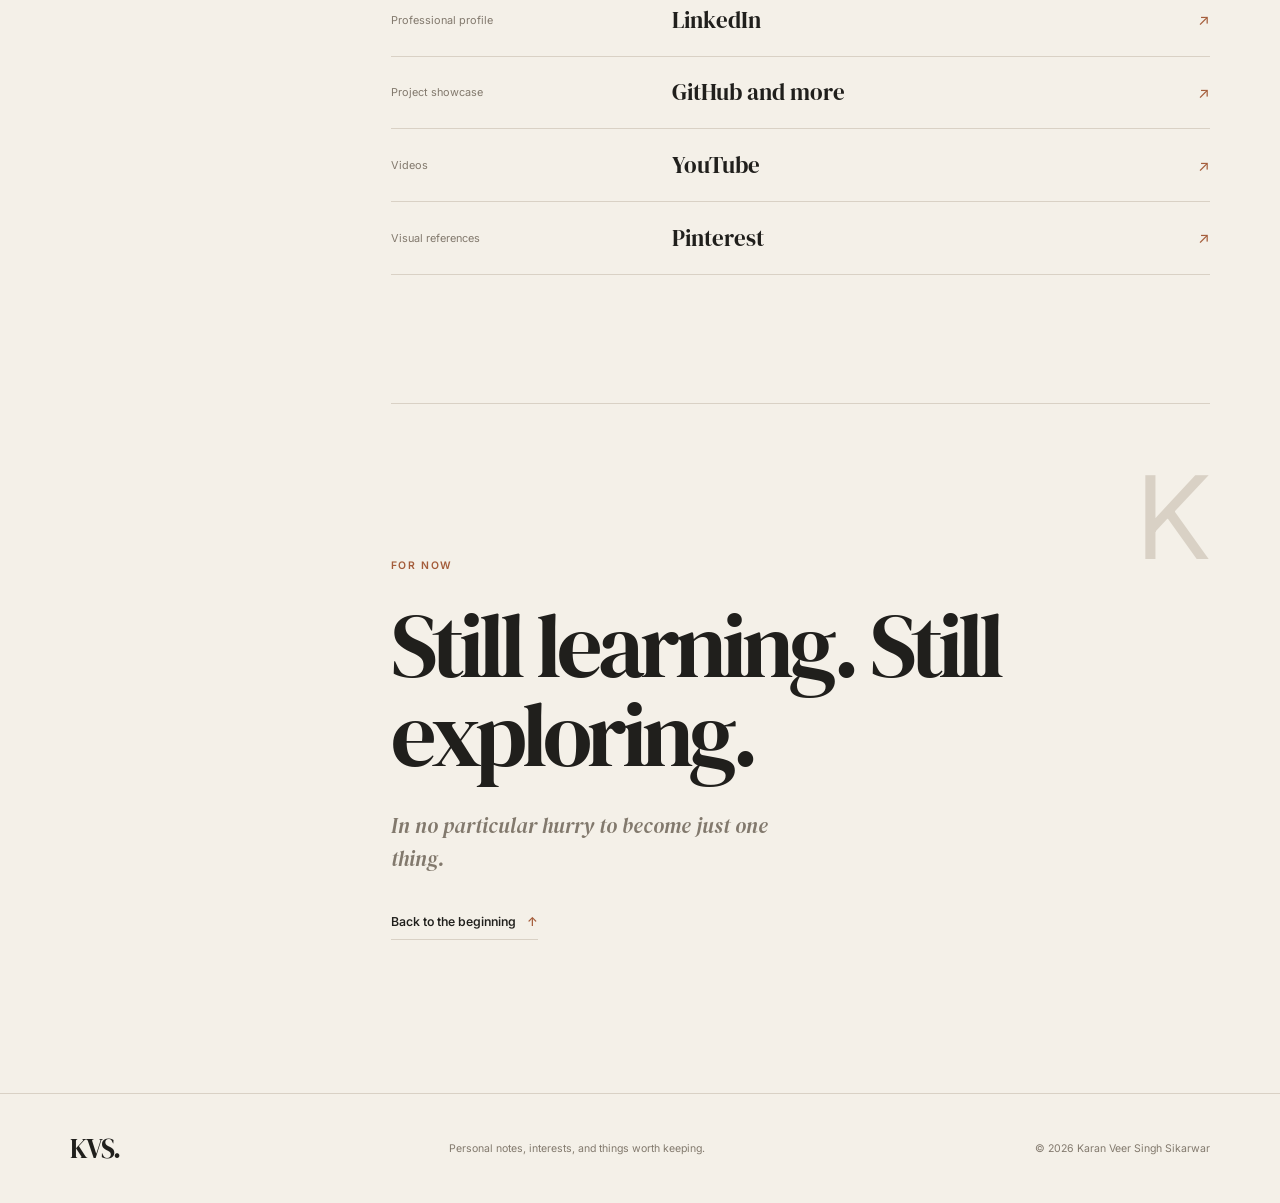
==== commit 98d43812: "Optimize about assets, fix gitcode nav/SEO, refine glass buttons, add robots/llms.txt" ====
--- a/about/index.html
+++ b/about/index.html
@@ -11,8 +11,12 @@
 <meta name="robots" content="index, follow, max-image-preview:large">
 <link rel="canonical" href="https://karanveersingh05.github.io/links.to.me/about/">
 <link rel="icon" href="assets/favicon.svg" type="image/svg+xml">
+<script>
+(function(){try{var t=localStorage.getItem('kvs-about-theme');if(t==='dark'||(t!=='light'&&window.matchMedia('(prefers-color-scheme: dark)').matches)){document.documentElement.classList.add('dark-theme');var m=document.querySelector('meta[name="theme-color"]');if(m)m.setAttribute('content','#201F1C');}}catch(e){}})();
+</script>
 <link rel="stylesheet" href="style.css">
 <meta property="og:type" content="profile">
+<meta property="og:site_name" content="Karan Veer Singh Sikarwar">
 <meta property="og:title" content="About Karan Veer Singh Sikarwar">
 <meta property="og:description" content="From Sohar to India, and through technology, machines, finance, and the things that keep me curious.">
 <meta property="og:url" content="https://karanveersingh05.github.io/links.to.me/about/">
@@ -60,6 +64,15 @@
 </head>
 
 <body>
+<svg class="glass-filters" width="0" height="0" aria-hidden="true" focusable="false">
+<defs>
+<filter id="ios26-refraction" x="-15%" y="-15%" width="130%" height="130%" color-interpolation-filters="sRGB">
+<feTurbulence type="fractalNoise" baseFrequency="0.009 0.013" numOctaves="2" seed="17" result="noise"/>
+<feGaussianBlur in="noise" stdDeviation="2.4" result="smoothNoise"/>
+<feDisplacementMap in="SourceGraphic" in2="smoothNoise" scale="14" xChannelSelector="R" yChannelSelector="G"/>
+</filter>
+</defs>
+</svg>
 <a class="skip-link" href="#main">Skip to content</a>
 
 <header class="site-header" id="top">
@@ -73,10 +86,10 @@
 <a href="#story" aria-current="page">About</a>
 <a href="#interests">Interests</a>
 <a href="#elsewhere">Elsewhere</a>
-<a href="https://karanveersingh05.github.io/links.to.me/gitcode/">Engineering</a>
+<a href="../gitcode/">Engineering</a>
 </nav>
 
-<button class="theme-toggle" type="button" aria-label="Switch colour theme" aria-pressed="false">
+<button class="theme-toggle about-glass" type="button" aria-label="Switch colour theme" aria-pressed="false">
 <span class="theme-toggle__icon" aria-hidden="true">◐</span>
 <span class="theme-toggle__label">Appearance</span>
 </button>
@@ -106,6 +119,8 @@
 <img
 src="assets/hero-motorcycle.webp"
 alt="A personal photograph of a motorcycle, reflecting a lasting interest in riding and machines"
+width="1624"
+height="969"
 fetchpriority="high"
 decoding="async"
 >
@@ -166,6 +181,8 @@
 <img
 src="assets/x440-detail.webp"
 alt="A detail from my Harley-Davidson X440"
+width="1600"
+height="1600"
 loading="lazy"
 decoding="async"
 >
@@ -358,6 +375,8 @@
 <img
 src="assets/classic-350.webp"
 alt="My Royal Enfield Classic 350"
+width="1600"
+height="1067"
 loading="lazy"
 decoding="async"
 >
@@ -391,6 +410,8 @@
 <img
 src="assets/training-offroad.webp"
 alt="A photograph from my Royal Enfield Himalayan off-road training"
+width="1395"
+height="930"
 loading="lazy"
 decoding="async"
 >
@@ -472,7 +493,7 @@
 <span class="elsewhere-links__arrow" aria-hidden="true">↗</span>
 </a>
 
-<a href="https://karanveersingh05.github.io/links.to.me/gitcode/" target="_blank" rel="noopener noreferrer">
+<a href="../gitcode/">
 <span class="elsewhere-links__label">Project showcase</span>
 <span class="elsewhere-links__name">GitHub and more</span>
 <span class="elsewhere-links__arrow" aria-hidden="true">↗</span>
@@ -484,7 +505,7 @@
 <span class="elsewhere-links__arrow" aria-hidden="true">↗</span>
 </a>
 
-<a href="https://pin.it/42oUYlXWe" target="_blank" rel="noopener noreferrer">
+<a href="https://in.pinterest.com/karan_singh05/_created/" target="_blank" rel="noopener noreferrer">
 <span class="elsewhere-links__label">Visual references</span>
 <span class="elsewhere-links__name">Pinterest</span>
 <span class="elsewhere-links__arrow" aria-hidden="true">↗</span>
@@ -522,6 +543,31 @@
 </p>
 </footer>
 
+<nav class="about-dock about-glass" aria-label="Quick navigation" aria-hidden="true">
+<a class="about-dock__item" href="../">
+<svg viewBox="0 0 24 24" aria-hidden="true">
+<path d="M4.5 10.5 12 4.5l7.5 6v8.5a1.5 1.5 0 0 1-1.5 1.5h-4v-5.5h-4V20.5H6a1.5 1.5 0 0 1-1.5-1.5v-8.5Z"/>
+</svg>
+<span>Home</span>
+</a>
+<a class="about-dock__item" href="../gitcode/">
+<svg viewBox="0 0 24 24" aria-hidden="true">
+<path d="m8 8-4 4 4 4M16 8l4 4-4 4M13.5 6l-3 12"/>
+</svg>
+<span>Builds</span>
+</a>
+<button class="about-dock__item about-dock__theme" type="button" aria-label="Switch colour theme" aria-pressed="false">
+<span class="about-dock__theme-icon" aria-hidden="true">◐</span>
+<span>Theme</span>
+</button>
+<a class="about-dock__item about-dock__item--top" href="#top" aria-label="Back to top">
+<svg viewBox="0 0 24 24" aria-hidden="true">
+<path d="M12 18.5V6M6.5 11.5 12 6l5.5 5.5"/>
+</svg>
+<span>Top</span>
+</a>
+</nav>
+
 <script src="script.js" defer></script>
 </body>
 </html>
--- a/about/style.css
+++ b/about/style.css
@@ -91,6 +91,14 @@
     color: #fff;
 }
 
+.glass-filters {
+    position: absolute;
+    width: 0;
+    height: 0;
+    overflow: hidden;
+    pointer-events: none;
+}
+
 .skip-link {
     position: fixed;
     top: 1rem;
@@ -181,27 +189,83 @@
     transform: scaleX(1);
 }
 
+.about-glass {
+    position: relative;
+    isolation: isolate;
+    overflow: hidden;
+    border: 1px solid rgba(32, 31, 28, 0.11);
+    box-shadow:
+        inset 0 1px 1px rgba(255, 255, 255, 0.92),
+        inset 1px 0 1px rgba(255, 255, 255, 0.55),
+        inset 0 -2px 5px rgba(32, 31, 28, 0.06),
+        0 0 0 1px rgba(32, 31, 28, 0.05),
+        0 12px 30px -12px rgba(32, 31, 28, 0.18);
+    transition:
+        border-color var(--transition),
+        box-shadow var(--transition),
+        transform 180ms var(--ease-out);
+}
+
+.about-glass::before {
+    position: absolute;
+    inset: -12px;
+    z-index: -2;
+    background: linear-gradient(
+        142deg,
+        rgba(255, 255, 255, 0.72) 0%,
+        rgba(244, 240, 232, 0.56) 52%,
+        rgba(255, 255, 255, 0.64) 100%
+    );
+    -webkit-backdrop-filter: blur(20px) saturate(185%) brightness(1.03);
+    backdrop-filter: blur(20px) saturate(185%) brightness(1.03);
+    backdrop-filter: blur(16px) saturate(185%) brightness(1.03) url(#ios26-refraction);
+    content: '';
+    pointer-events: none;
+}
+
+.about-glass::after {
+    position: absolute;
+    inset: 0;
+    z-index: -1;
+    border-radius: inherit;
+    background: radial-gradient(
+        150px circle at var(--glass-x, 22%) var(--glass-y, 0%),
+        rgba(255, 255, 255, 0.65) 0%,
+        rgba(164, 92, 58, 0.06) 40%,
+        transparent 72%
+    );
+    content: '';
+    pointer-events: none;
+}
+
 .theme-toggle {
     display: inline-flex;
     align-items: center;
     justify-content: center;
-    gap: 0.55rem;
-    padding: 0.65rem 0;
-    border: 0;
+    gap: 0.5rem;
+    min-height: 38px;
+    padding: 0.42rem 0.9rem;
+    border-radius: 999px;
     background: transparent;
-    color: var(--muted);
+    color: var(--ink-soft);
     font-size: 0.7rem;
+    font-weight: 500;
     white-space: nowrap;
-    transition: color var(--transition);
 }
 
 .theme-toggle:hover {
     color: var(--ink);
+    border-color: rgba(164, 92, 58, 0.34);
+}
+
+.theme-toggle:active {
+    transform: scale(0.96);
 }
 
 .theme-toggle__icon {
     display: inline-block;
-    font-size: 1.1rem;
+    font-size: 1rem;
+    line-height: 1;
     transition: transform 400ms var(--ease-out);
 }
 
@@ -820,7 +884,7 @@
     }
 
     .site-nav a {
-        font-size: 0.85rem; /* Increased size by ~20% */
+        font-size: 0.85rem;
     }
 
     .hero {
@@ -1006,7 +1070,7 @@
     }
 
     .site-nav a {
-        font-size: 0.78rem; /* Increased size by ~20% */
+        font-size: 0.78rem;
     }
 
     .theme-toggle__label {
@@ -1055,6 +1119,7 @@
     }
 }
 
+html.dark-theme,
 body.dark-theme {
     color-scheme: dark;
     --paper: #201F1C;
@@ -1069,22 +1134,74 @@
     --dark-ink: #201F1C;
 }
 
+html.dark-theme body {
+    background: var(--paper);
+    color: var(--ink);
+}
+
+html.dark-theme .about-glass,
+body.dark-theme .about-glass {
+    border-color: rgba(244, 240, 232, 0.15);
+    box-shadow:
+        inset 0 1px 1px rgba(244, 240, 232, 0.24),
+        inset 1px 0 1px rgba(209, 138, 101, 0.14),
+        inset 0 -2px 6px rgba(0, 0, 0, 0.48),
+        0 0 0 1px rgba(0, 0, 0, 0.42),
+        0 16px 36px -14px rgba(0, 0, 0, 0.72);
+}
+
+html.dark-theme .about-glass::before,
+body.dark-theme .about-glass::before {
+    background: linear-gradient(
+        142deg,
+        rgba(244, 240, 232, 0.085) 0%,
+        rgba(32, 31, 28, 0.5) 48%,
+        rgba(209, 138, 101, 0.075) 100%
+    );
+    -webkit-backdrop-filter: blur(18px) saturate(185%) brightness(1.08);
+    backdrop-filter: blur(18px) saturate(185%) brightness(1.08);
+    backdrop-filter: blur(16px) saturate(185%) brightness(1.08) url(#ios26-refraction);
+}
+
+html.dark-theme .about-glass::after,
+body.dark-theme .about-glass::after {
+    background: radial-gradient(
+        150px circle at var(--glass-x, 22%) var(--glass-y, 0%),
+        rgba(244, 240, 232, 0.16) 0%,
+        rgba(209, 138, 101, 0.065) 38%,
+        transparent 72%
+    );
+}
+
+html.dark-theme .theme-toggle:hover,
+body.dark-theme .theme-toggle:hover {
+    border-color: rgba(209, 138, 101, 0.38);
+}
+
+html.dark-theme .hero__visual img,
+html.dark-theme .story-image img,
+html.dark-theme .road-image img,
 body.dark-theme .hero__visual img,
 body.dark-theme .story-image img,
 body.dark-theme .road-image img {
     filter: saturate(0.65) brightness(0.88);
 }
 
+html.dark-theme .site-mark__name,
+html.dark-theme .site-footer__mark,
 body.dark-theme .site-mark__name,
 body.dark-theme .site-footer__mark {
     color: var(--ink);
 }
 
+html.dark-theme .site-nav a:hover,
+html.dark-theme .site-nav a[aria-current="page"],
 body.dark-theme .site-nav a:hover,
 body.dark-theme .site-nav a[aria-current="page"] {
     color: var(--ink);
 }
 
+html.dark-theme .text-link:hover,
 body.dark-theme .text-link:hover {
     color: var(--accent);
 }
@@ -1165,9 +1282,8 @@
 }
 
 
-/* The Curiosity Curve */
 .curiosity-curve {
-    --curve-draw-duration: 2200ms; /* Slowed down from 1150ms */
+    --curve-draw-duration: 2200ms;
     margin: 2.8rem 0 2.5rem;
     padding: 1.7rem 0 1.5rem;
     border-top: 1px solid var(--line);
@@ -1284,11 +1400,15 @@
     line-height: 1.6;
 }
 
-/* Only activate the drawn effect when JavaScript enables it. */
-.curiosity-curve.is-animated .curiosity-curve__axis {
-    stroke-dasharray: 500;
-    stroke-dashoffset: 500;
-    transition: stroke-dashoffset 800ms ease-out; /* Slowed down from 500ms */
+.curiosity-curve.is-animated .curiosity-curve__axis:first-child {
+    stroke-dasharray: 700;
+    stroke-dashoffset: 700;
+    transition: stroke-dashoffset 800ms ease-out;
+}
+
+.curiosity-curve.is-animated .curiosity-curve__axis:not(:first-child) {
+    opacity: 0;
+    transition: opacity 250ms ease-out;
 }
 
 .curiosity-curve.is-animated .curiosity-curve__line {
@@ -1309,19 +1429,24 @@
         transform 400ms cubic-bezier(0.22, 1, 0.36, 1);
 }
 
-.curiosity-curve.is-animated.is-visible .curiosity-curve__axis {
+.curiosity-curve.is-animated.is-visible .curiosity-curve__axis:first-child {
     stroke-dashoffset: 0;
+}
+
+.curiosity-curve.is-animated.is-visible .curiosity-curve__axis:not(:first-child) {
+    opacity: 1;
+    transition-delay: 750ms;
 }
 
 .curiosity-curve.is-animated.is-visible .curiosity-curve__line {
     stroke-dashoffset: 0;
-    transition-delay: 600ms; /* Delayed further from 350ms */
+    transition-delay: 600ms;
 }
 
 .curiosity-curve.is-animated.is-visible .curiosity-curve__endpoint {
     opacity: 1;
     transform: scale(1);
-    transition-delay: 2800ms; /* Pushed back from 1150ms to match the new slow curve rendering time */
+    transition-delay: 2800ms;
 }
 
 @media (max-width: 760px) {
@@ -1350,13 +1475,18 @@
 }
 
 @media (prefers-reduced-motion: reduce) {
-    .curiosity-curve.is-animated .curiosity-curve__axis,
+    .curiosity-curve.is-animated .curiosity-curve__axis:first-child,
     .curiosity-curve.is-animated .curiosity-curve__line {
         stroke-dasharray: none;
         stroke-dashoffset: 0;
         transition: none;
     }
 
+    .curiosity-curve.is-animated .curiosity-curve__axis:not(:first-child) {
+        opacity: 1;
+        transition: none;
+    }
+
     .curiosity-curve.is-animated .curiosity-curve__endpoint {
         opacity: 1;
         transform: none;
@@ -1369,12 +1499,16 @@
         break-inside: avoid;
     }
 
-    .curiosity-curve.is-animated .curiosity-curve__axis,
+    .curiosity-curve.is-animated .curiosity-curve__axis:first-child,
     .curiosity-curve.is-animated .curiosity-curve__line {
         stroke-dasharray: none;
         stroke-dashoffset: 0;
     }
 
+    .curiosity-curve.is-animated .curiosity-curve__axis:not(:first-child) {
+        opacity: 1;
+    }
+
     .curiosity-curve.is-animated .curiosity-curve__endpoint {
         opacity: 1;
         transform: none;
@@ -1383,7 +1517,6 @@
 
 
 
-/* Mobile navigation: more breathing room on smaller screens */
 @media (max-width: 760px) {
     .site-nav {
         display: flex;
@@ -1402,7 +1535,6 @@
     }
 }
 
-/* Extra spacing for narrower iPhones */
 @media (max-width: 390px) {
     .site-nav {
         column-gap: 1.05rem;
@@ -1414,7 +1546,6 @@
     }
 }
 
-/* Keep Elsewhere labels and names aligned cleanly */
 .elsewhere-links a {
     grid-template-columns: minmax(0, 0.8fr) minmax(0, 1.5fr) 24px;
     align-items: center;
@@ -1460,3 +1591,126 @@
         font-size: 1.08rem;
     }
 }
+
+.about-dock {
+    display: none;
+}
+
+@media (max-width: 1024px) {
+    .site-footer {
+        padding-bottom: max(6.2rem, calc(5rem + env(safe-area-inset-bottom, 0px)));
+    }
+
+    .about-dock {
+        position: fixed;
+        bottom: calc(14px + env(safe-area-inset-bottom, 0px));
+        left: 50%;
+        z-index: 40;
+        width: 332px;
+        max-width: calc(100% - 28px);
+        padding: 5px;
+        display: grid;
+        grid-template-columns: repeat(4, minmax(0, 1fr));
+        align-items: center;
+        gap: 3px;
+        border-radius: 36px;
+        opacity: 0;
+        visibility: hidden;
+        pointer-events: none;
+        will-change: transform, opacity;
+        transform: translate3d(-50%, 10px, 0) scale(0.96);
+        transition:
+            opacity 180ms ease-in,
+            transform 180ms ease-in,
+            visibility 0s linear 180ms;
+    }
+
+    .about-dock.is-visible {
+        opacity: 1;
+        visibility: visible;
+        pointer-events: auto;
+        transform: translate3d(-50%, 0, 0) scale(1);
+        transition:
+            opacity 170ms var(--ease-out),
+            transform 170ms var(--ease-out),
+            visibility 0s linear 0s;
+    }
+
+    .about-dock__item {
+        min-height: 46px;
+        padding: 5px 4px;
+        border: 0;
+        border-radius: 28px;
+        background: transparent;
+        display: flex;
+        flex-direction: column;
+        align-items: center;
+        justify-content: center;
+        gap: 3px;
+        color: var(--ink-soft);
+        font-size: 0.6rem;
+        font-weight: 500;
+        letter-spacing: 0.04em;
+        text-decoration: none;
+        transition:
+            background 180ms ease,
+            color 180ms ease,
+            box-shadow 180ms ease,
+            transform 160ms var(--ease-out);
+    }
+
+    .about-dock__item svg {
+        width: 16px;
+        height: 16px;
+        flex: 0 0 16px;
+        fill: none;
+        stroke: currentColor;
+        stroke-width: 1.6;
+        stroke-linecap: round;
+        stroke-linejoin: round;
+    }
+
+    .about-dock__theme-icon {
+        font-size: 0.95rem;
+        line-height: 16px;
+        height: 16px;
+    }
+
+    .about-dock__item span {
+        line-height: 1;
+        white-space: nowrap;
+    }
+
+    .about-dock__item:hover,
+    .about-dock__item:focus-visible {
+        background: rgba(32, 31, 28, 0.07);
+        box-shadow: inset 0 1px 0 rgba(255, 255, 255, 0.7);
+        color: var(--ink);
+    }
+
+    html.dark-theme .about-dock__item:hover,
+    html.dark-theme .about-dock__item:focus-visible,
+    body.dark-theme .about-dock__item:hover,
+    body.dark-theme .about-dock__item:focus-visible {
+        background: rgba(244, 240, 232, 0.08);
+        box-shadow: inset 0 1px 0 rgba(244, 240, 232, 0.16);
+    }
+
+    .about-dock__item:focus-visible {
+        outline-offset: -3px;
+    }
+
+    .about-dock__item--top {
+        color: var(--accent);
+    }
+
+    .about-dock__item:active {
+        transform: scale(0.95);
+    }
+}
+
+@media print {
+    .about-dock {
+        display: none !important;
+    }
+}
